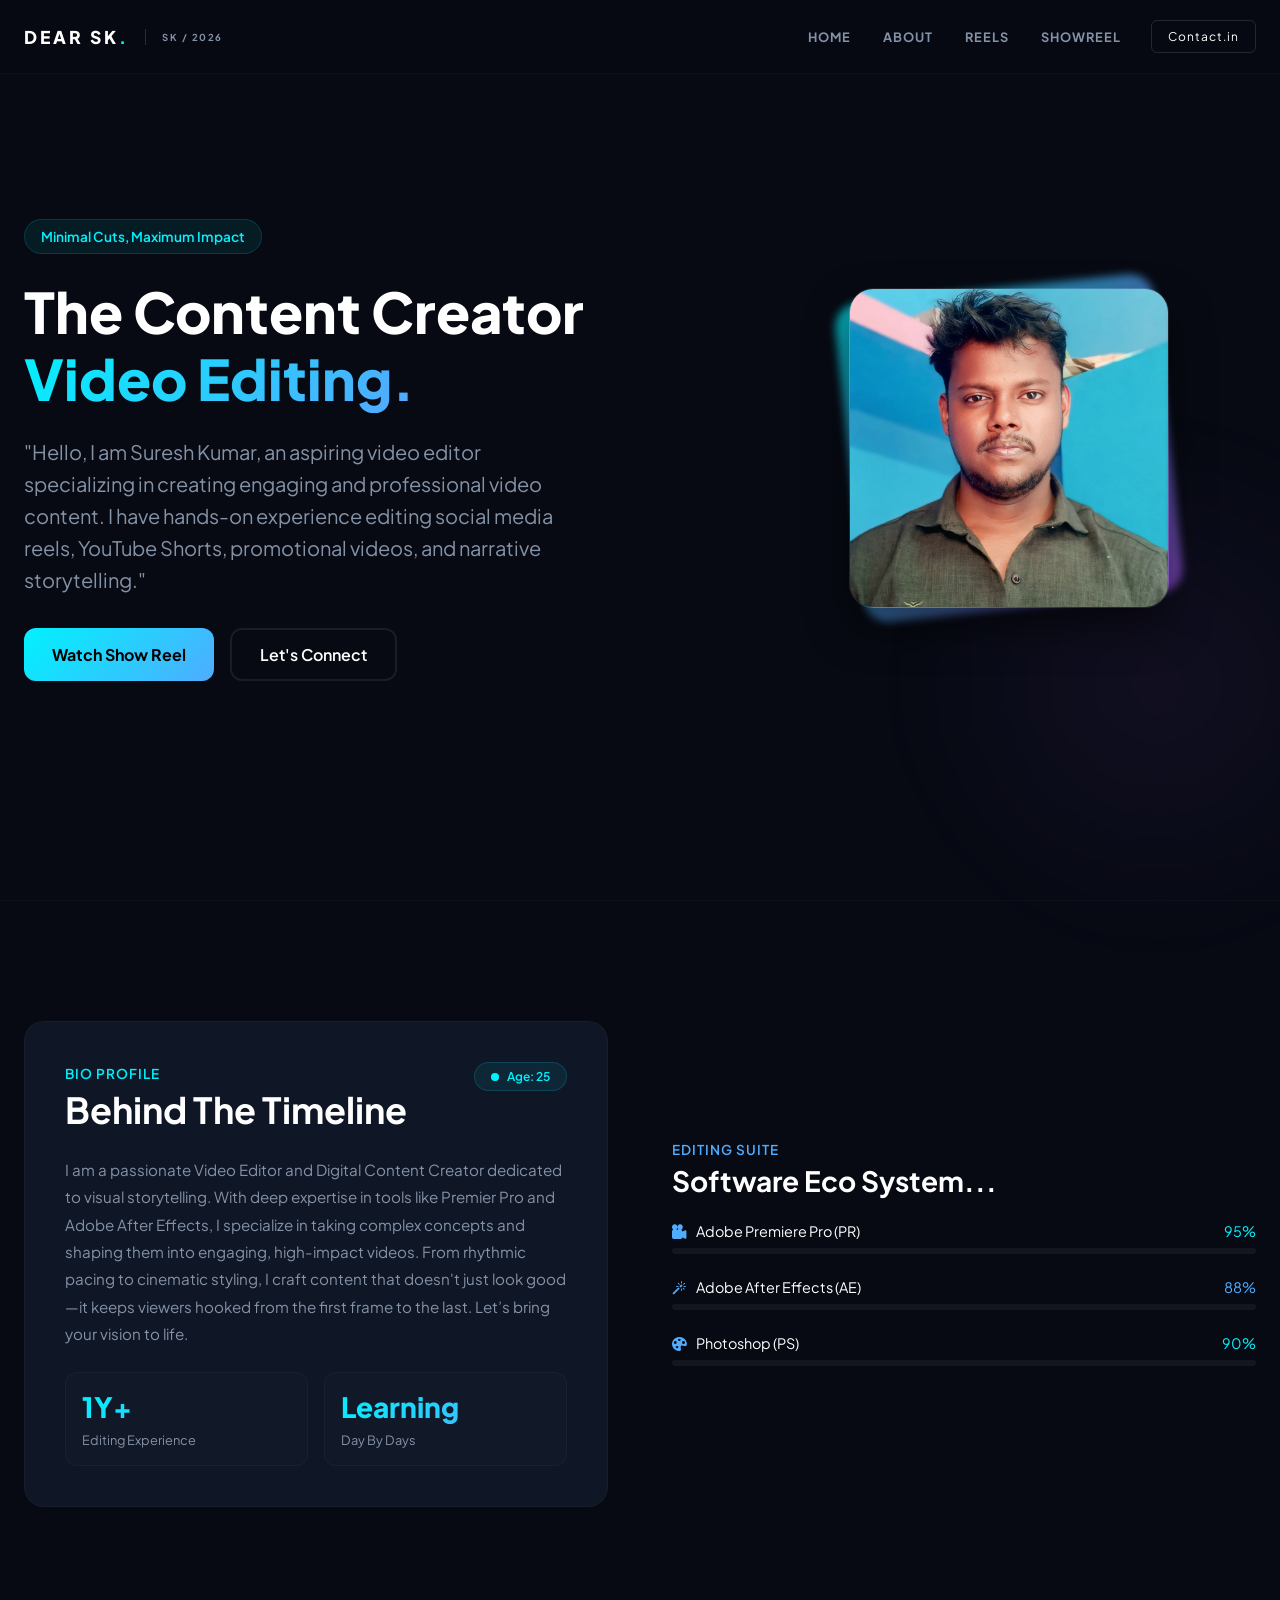
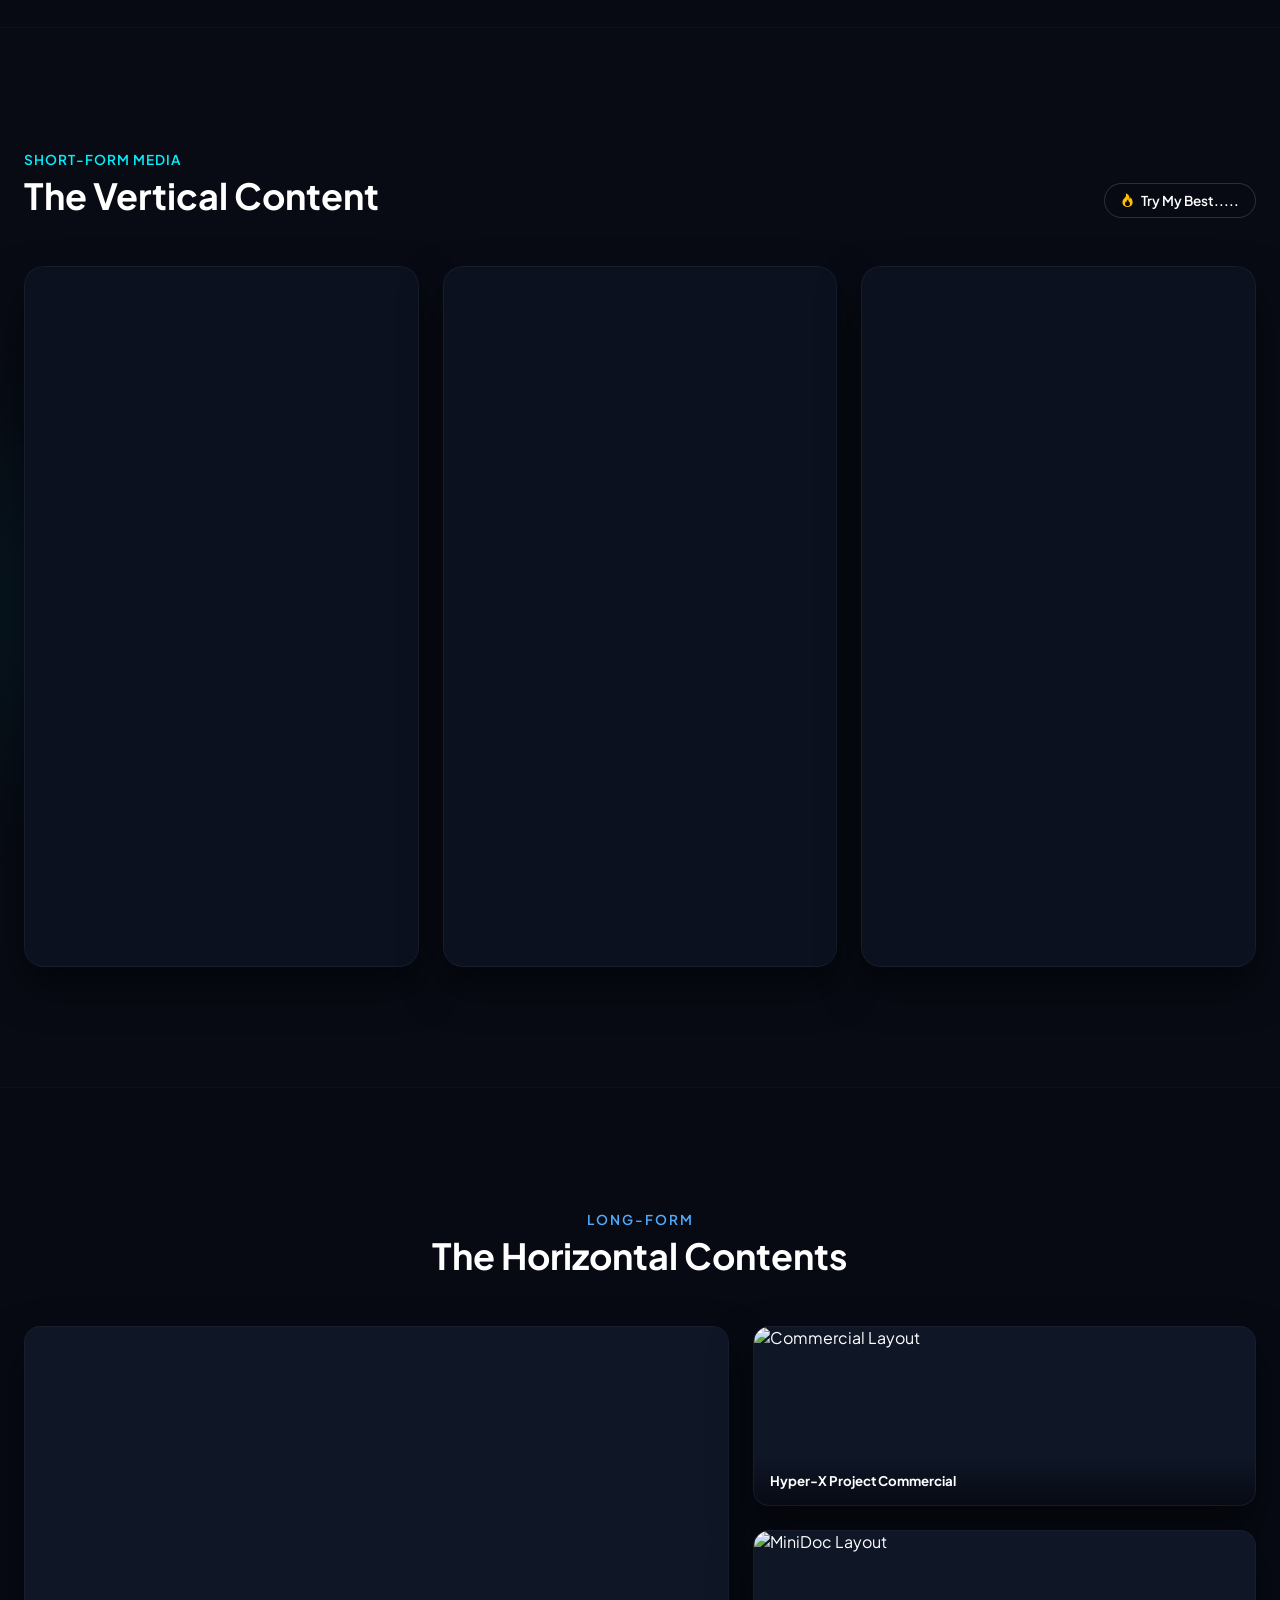
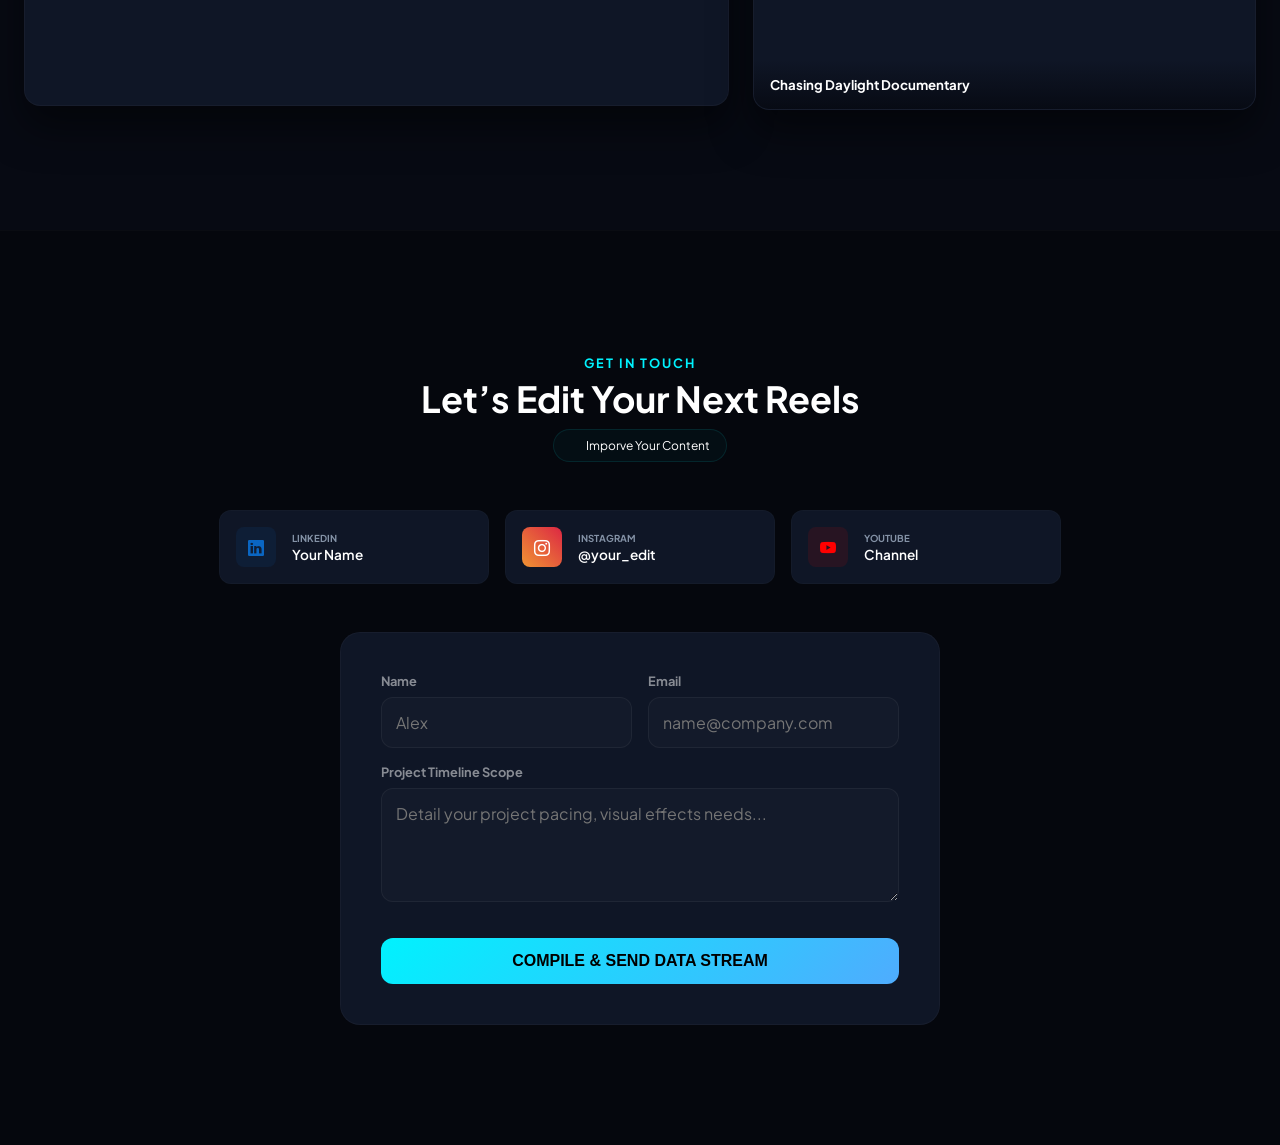
==== index.html @ 1f04fab5 "Rename edit.html to index.html" ====
<!DOCTYPE html>
<html lang="en">
<head>
    <meta charset="UTF-8">
    <meta name="viewport" content="width=device-width, initial-scale=1.0">
    <title>DEAR SK</title>
    <!-- Google Fonts -->
    <link rel="preconnect" href="https://fonts.googleapis.com">
    <link rel="preconnect" href="https://fonts.gstatic.com" crossorigin>
    <link href="https://fonts.googleapis.com/css2?family=Plus+Jakarta+Sans:wght@300;400;600;800&display=swap" rel="stylesheet">
    <!-- Bootstrap Icons (Kept for interface iconography) -->
    <link rel="stylesheet" href="https://cdn.jsdelivr.net/npm/bootstrap-icons@1.11.3/font/bootstrap-icons.min.css">
    <!-- AOS CSS (Animate On Scroll) -->
    <link href="https://unpkg.com/aos@2.3.1/dist/aos.css" rel="stylesheet">
    
    <style>
        :root {
            --bg-dark: #070a13;
            --bg-card: #0f1626;
            --accent-neon: #00f2fe;
            --accent-purple: #9b51e0;
            --accent-blue: #4facfe;
            --text-muted: #8492a6;
        }

        /* Standard Global Reset Rules */
        * {
            box-sizing: border-box;
            margin: 0;
            padding: 0;
        }

        body {
            font-family: 'Plus Jakarta Sans', sans-serif;
            background-color: var(--bg-dark);
            color: #ffffff;
            overflow-x: hidden;
            scroll-behavior: smooth;
            position: relative;
        }

        /* Native Container Framework Replacement */
        .custom-container {
            width: 100%;
            max-width: 1320px;
            margin: 0 auto;
            padding: 0 24px;
        }

        /* Cinematic Glowing Blobs */
        .glow-blob {
            position: absolute;
            width: 500px;
            height: 500px;
            border-radius: 50%;
            background: radial-gradient(circle, rgba(0, 242, 254, 0.08) 0%, transparent 70%);
            filter: blur(40px);
            z-index: -2;
            pointer-events: none;
        }
        .blob-1 { top: 10%; right: -10%; background: radial-gradient(circle, rgba(155, 81, 224, 0.08) 0%, transparent 70%); }
        .blob-2 { top: 45%; left: -15%; background: radial-gradient(circle, rgba(0, 242, 254, 0.06) 0%, transparent 70%); }
        .blob-3 { bottom: 5%; right: -10%; background: radial-gradient(circle, rgba(79, 172, 254, 0.08) 0%, transparent 70%); }

        /* Smooth Custom Scrollbar */
        ::-webkit-scrollbar { width: 8px; }
        ::-webkit-scrollbar-track { background: var(--bg-dark); }
        ::-webkit-scrollbar-thumb { background: #1b263b; border-radius: 4px; }
        ::-webkit-scrollbar-thumb:hover { background: var(--accent-neon); }

        /* Custom Header Navbar Structure */
        .navbar {
            position: fixed;
            top: 0;
            left: 0;
            right: 0;
            z-index: 1030;
            background: rgba(7, 10, 19, 0.75);
            backdrop-filter: blur(20px);
            -webkit-backdrop-filter: blur(20px);
            border-bottom: 1px solid rgba(255, 255, 255, 0.03);
            transition: all 0.4s ease;
            padding: 20px 0;
        }
        .navbar.scrolled {
            background: rgba(7, 10, 19, 0.95);
            padding: 12px 0;
            box-shadow: 0 10px 30px rgba(0,0,0,0.3);
        }
        .navbar .custom-container {
            display: flex;
            align-items: center;
            justify-content: space-between;
        }
        .brand-group {
            display: flex;
            align-items: center;
            gap: 16px;
        }
        .navbar-brand {
            color: #ffffff;
            text-decoration: none;
            font-weight: 800;
            letter-spacing: 3px;
            font-size: 1.1rem;
        }
        .brand-divider {
            width: 1px;
            height: 16px;
            background: rgba(255, 255, 255, 0.15);
        }
        .brand-subtext {
            text-transform: uppercase;
            color: var(--text-muted);
            font-weight: 700;
            font-size: 0.6rem;
            letter-spacing: 1.5px;
        }

        /* Native Hamburger Mobile Button */
        .navbar-toggler {
            display: none;
            background: transparent;
            border: none;
            cursor: pointer;
            color: #fff;
            font-size: 1.5rem;
        }

        .navbar-nav {
            display: flex;
            align-items: center;
            list-style: none;
            gap: 4px;
        }
        .nav-link {
            text-decoration: none;
            display: block;
        }

        /* Hero Layout Elements */
        .hero-section {
            min-height: 100vh;
            display: flex;
            align-items: center;
            position: relative;
            padding-top: 120px;
        }
        .hero-grid {
            display: grid;
            grid-template-columns: 1.4fr 1fr;
            gap: 48px;
            align-items: center;
        }
        .hero-left {
            text-align: left;
        }
        .hero-right {
            text-align: center;
        }

        /* Custom Badges & Typography elements */
        .custom-badge {
            display: inline-block;
            border-radius: 50px;
            padding: 8px 16px;
            margin-bottom: 24px;
            font-size: 0.85rem;
            font-weight: 600;
            background: rgba(0, 242, 254, 0.08); 
            color: var(--accent-neon); 
            border: 1px solid rgba(0, 242, 254, 0.15);
        }
        .hero-title {
            font-size: 3.5rem;
            font-weight: 800;
            margin-bottom: 24px;
            line-height: 1.2;
        }
        .hero-lead {
            font-size: 1.25rem;
            margin-bottom: 32px;
            color: var(--text-muted);
            max-width: 550px;
            line-height: 1.6;
        }
        .btn-group {
            display: flex;
            gap: 16px;
        }

       .gradient-text {
    background: linear-gradient(135deg, var(--accent-neon), var(--accent-blue), var(--accent-purple));
    -webkit-background-clip: text;
    background-clip: text; /* Add this line to clear the warning */
    -webkit-text-fill-color: transparent;
    background-size: 200% auto;
    animation: textShine 4s linear infinite;
}

        @keyframes textShine {
            0% { background-position: 0% 50%; }
            50% { background-position: 100% 50%; }
            100% { background-position: 0% 50%; }
        }

        /* Premium Buttons CSS */
        .btn {
            display: inline-flex;
            align-items: center;
            justify-content: center;
            text-decoration: none;
            padding: 14px 28px;
            font-size: 1rem;
            cursor: pointer;
            border-radius: 12px;
            transition: all 0.4s cubic-bezier(0.165, 0.84, 0.44, 1);
        }
        .btn-gradient {
            background: linear-gradient(135deg, var(--accent-neon), var(--accent-blue));
            color: #000;
            font-weight: 700;
            border: none;
            position: relative;
            z-index: 1;
        }
        .btn-gradient::before {
            content: '';
            position: absolute;
            top: 0; left: 0; width: 100%; height: 100%;
            background: linear-gradient(135deg, var(--accent-blue), var(--accent-purple));
            border-radius: 12px;
            opacity: 0;
            z-index: -1;
            transition: opacity 0.4s ease;
        }
        .btn-gradient:hover::before { opacity: 1; }
        .btn-gradient:hover {
            transform: translateY(-4px);
            box-shadow: 0 12px 24px rgba(0, 242, 254, 0.3);
            color: #fff;
        }

        .btn-outline-custom {
            border: 2px solid rgba(255, 255, 255, 0.08);
            color: #fff;
            font-weight: 600;
            background: transparent;
        }
        .btn-outline-custom:hover {
            border-color: var(--accent-neon);
            color: var(--accent-neon);
            background: rgba(0, 242, 254, 0.03);
            transform: translateY(-2px);
        }

        /* Responsive Fluid Images Framework styling */
        .img-fluid {
            max-width: 100%;
            height: auto;
            display: block;
        }
        .rounded-4 { border-radius: 24px; }
        .object-fit-cover { object-fit: cover; }
        .shadow-lg { box-shadow: 0 20px 40px rgba(0,0,0,0.5); }

        /* Creative Image Float Frame */
        .image-frame-wrapper {
            position: relative;
            display: inline-block;
            animation: floatImage 6s ease-in-out infinite;
        }
        .back-glow {
            position: absolute;
            top: 0; left: 0; width: 100%; height: 100%;
            transform: rotate(-6deg);
            z-index: -1;
            min-width: 320px;
            min-height: 320px;
            opacity: 0.7;
            filter: blur(4px);
            border-radius: 24px;
            background: linear-gradient(135deg, var(--accent-neon), var(--accent-purple));
        }

        @keyframes floatImage {
            0% { transform: translateY(0px); }
            50% { transform: translateY(-15px); }
            100% { transform: translateY(0px); }
        }

        /* Native Grid Rules for About Layout Section */
        .about-grid {
            display: grid;
            grid-template-columns: 1fr 1fr;
            gap: 64px;
            align-items: center;
        }

        /* Showcase Cards */
        .custom-card {
            background: var(--bg-card);
            border: 1px solid rgba(255, 255, 255, 0.03);
            border-radius: 20px;
            overflow: hidden;
            padding: 40px;
            transition: all 0.5s cubic-bezier(0.165, 0.84, 0.44, 1);
        }
        .custom-card:hover {
            transform: translateY(-10px) scale(1.02);
            border-color: rgba(0, 242, 254, 0.25);
            box-shadow: 0 30px 60px rgba(0, 0, 0, 0.6);
        }

        /* Inner Utilities Setup */
        .card-header-flex {
            display: flex;
            justify-content: space-between;
            align-items: start;
            margin-bottom: 24px;
        }
        .meta-badge {
            display: flex;
            align-items: center;
            gap: 8px;
            padding: 6px 16px;
            border-radius: 50px;
            background: rgba(0, 242, 254, 0.08);
            border: 1px solid rgba(0, 242, 254, 0.15);
        }
        .meta-dot {
            width: 8px;
            height: 8px;
            border-radius: 50%;
            background-color: #00f2fe;
        }
        .meta-badge span.text {
            font-size: 0.75rem;
            color: #00f2fe;
            font-weight: 600;
        }

        .stats-grid {
            display: grid;
            grid-template-columns: 1fr 1fr;
            gap: 16px;
            margin-top: 24px;
        }
        .stat-box {
            padding: 16px;
            border-radius: 12px;
            background: rgba(255, 255, 255, 0.01);
            border: 1px solid rgba(255, 255, 255, 0.03);
        }
        .stat-box h4 { font-size: 1.75rem; font-weight: 800; margin-bottom: 4px;}
        .stat-box small { color: #8492a6; font-size: 0.8rem; }

        /* Modern Native Progress Bar Ecosystem Component */
        .progress-wrapper { margin-bottom: 24px; }
        .progress-labels {
            display: flex;
            justify-content: space-between;
            margin-bottom: 8px;
            font-size: 0.9rem;
        }
        .progress-labels i { margin-right: 8px; color: var(--accent-blue); }
        .progress-container {
            height: 6px;
            background: rgba(255, 255, 255, 0.05);
            border-radius: 4px;
            overflow: hidden;
        }
        .progress-bar {
            height: 100%;
            width: 0%; /* Populated dynamically via JS layout listener */
            background: linear-gradient(90deg, #00f2fe, #4facfe);
        }

        /* Short Form Vertical Section Grid Layout */
        .reels-top-flex {
            display: flex;
            justify-content: space-between;
            align-items: flex-end;
            margin-bottom: 48px;
            gap: 24px;
        }
        .views-badge {
            background: #070a13;
            border: 1px solid rgba(255, 255, 255, 0.15);
            color: #fff;
            padding: 8px 16px;
            border-radius: 50px;
            font-size: 0.85rem;
            font-weight: 600;
        }
        .views-badge i { color: #ffc107; margin-right: 4px;}

        .reels-grid {
            display: grid;
            grid-template-columns: repeat(3, 1fr);
            gap: 24px;
            justify-content: center;
        }
        .video-container {
            position: relative;
            overflow: hidden;
            aspect-ratio: 9/16;
            width: 100%;
        }
        .video-container iframe {
            width: 100%;
            height: 100%;
            border: none;
        }
        .video-overlay {
            position: absolute;
            top: 0; left: 0; width: 100%; height: 100%;
            background: rgba(7, 10, 19, 0.4);
            pointer-events: none;
            transition: background 0.3s ease;
            z-index: 1;
        }
        .custom-card:hover .video-overlay { background: rgba(7, 10, 19, 0); }

        /* Widescreen Showreel Grid Block Layout */
        .showreel-grid {
            display: grid;
            grid-template-columns: 1.4fr 1fr;
            gap: 24px;
        }
        .showreel-left {
            position: relative;
            overflow: hidden;
            border-radius: 16px;
        }
        .showreel-left iframe {
            position: absolute;
            top: 0; left: 0; width: 100%; height: 100%;
            border: none;
        }
        .showreel-right {
            display: flex;
            flex-direction: column;
            gap: 24px;
        }
        .showreel-card {
            position: relative;
            overflow: hidden;
            border-radius: 16px;
            flex-grow: 1;
            min-height: 180px;
        }
        .showreel-card img {
            width: 100%;
            height: 100%;
            object-fit: cover;
            position: absolute;
            top: 0; left: 0;
        }
        .showreel-card-caption {
            position: absolute;
            bottom: 0; left: 0; width: 100%;
            padding: 16px;
            color: #fff;
            background: linear-gradient(0deg, rgba(7,10,19,0.95), transparent);
            z-index: 2;
        }

        /* Glass Contact Form Handling Styles */
        .form-centered-wrapper {
            margin: 0 auto;
            max-width: 600px;
        }
        .form-row {
            display: grid;
            grid-template-columns: 1fr 1fr;
            gap: 16px;
            margin-bottom: 16px;
        }
        .form-group-full {
            margin-bottom: 24px;
        }
        .form-group-full.button-margin {
            margin-top: 32px;
            margin-bottom: 0;
        }
        .form-label {
            display: block;
            margin-bottom: 8px;
            font-size: 0.8rem;
            font-weight: 700;
            color: rgba(255, 255, 255, 0.5);
        }
        .form-glass {
            width: 100%;
            background: rgba(255, 255, 255, 0.02);
            border: 1px solid rgba(255, 255, 255, 0.05);
            color: #fff !important;
            border-radius: 12px;
            padding: 14px;
            font-family: inherit;
            font-size: 1rem;
            outline: none;
            transition: all 0.3s ease;
        }
        .form-glass:focus {
            background: rgba(255, 255, 255, 0.04);
            border-color: var(--accent-neon);
            box-shadow: 0 0 15px rgba(0, 242, 254, 0.15);
        }
        .w-100 { width: 100%; }

        section { padding: 120px 0; position: relative; }
        .text-center { text-align: center; }
        .mb-5 { margin-bottom: 48px; }

        @keyframes pulseGlow {
            0% { transform: scale(1); opacity: 0.6; }
            50% { transform: scale(2.4); opacity: 0; }
            100% { transform: scale(1); opacity: 0; }
        }

        /* Technical Links styling */
        .split-minimal-link {
            color: #8492a6 !important;
            font-size: 0.8rem;
            font-weight: 700;
            text-transform: uppercase;
            letter-spacing: 1px;
            padding: 6px 14px !important;
            position: relative;
            transition: color 0.25s ease;
        }
        .split-minimal-link:hover { color: #fff !important; }
        .split-minimal-link::before {
            content: '';
            position: absolute;
            width: 0; height: 1px;
            background: var(--accent-neon);
            top: 52%; left: 14px;
            transition: width 0.25s cubic-bezier(0.25, 0.46, 0.45, 0.94);
        }
        .split-minimal-link:hover::before { width: calc(100% - 28px); }

        .border-action-btn {
            color: #fff !important;
            background: transparent;
            border: 1px solid rgba(255, 255, 255, 0.12);
            border-radius: 6px;
            font-size: 0.75rem;
            letter-spacing: 1px;
            padding: 8px 16px;
            transition: all 0.3s cubic-bezier(0.16, 1, 0.3, 1);
        }
        .border-action-btn:hover {
            color: #000 !important;
            background: var(--accent-neon);
            border-color: var(--accent-neon);
            box-shadow: 0 4px 15px rgba(0, 242, 254, 0.3);
        }

        /* Social Link Blocks Styling Rules */
        .socials-flex-wrapper {
            display: flex;
            justify-content: center;
            flex-wrap: wrap;
            gap: 16px;
            margin-bottom: 48px;
        }
        .social-link-card {
            width: 100%;
            max-width: 270px;
            text-decoration: none;
            display: flex;
            align-items: center;
            gap: 16px;
            padding: 16px;
            border-radius: 12px;
            background: #0f1626;
            border: 1px solid rgba(255,255,255,0.02);
            transition: all 0.3s;
        }
        .social-icon-box {
            display: flex;
            align-items: center;
            justify-content: center;
            border-radius: 8px;
            width: 40px;
            height: 40px;
        }
        .social-meta h6 { color: #ffffff; font-size: 0.85rem; font-weight: 600; margin-top: 2px;}
        .social-meta small { text-transform: uppercase; display: block; color: var(--text-muted); font-size: 0.6rem; font-weight: 700; }

        /* RESPONSIVE MEDIA QUERIES (Pure CSS Replacement for Bootstrap Grid Breakpoints) */
        @media (max-width: 991.98px) {
            .navbar-toggler {
                display: block;
            }
            .navbar-collapse {
                display: none; /* Controlled dynamically by JavaScript logic state */
                width: 100%;
                background: #0f1626;
                margin-top: 15px;
                padding: 20px;
                border-radius: 16px;
                border: 1px solid rgba(255, 255, 255, 0.05);
            }
            .navbar-collapse.open {
                display: block;
            }
            .navbar .custom-container {
                flex-wrap: wrap;
            }
            .navbar-nav {
                flex-direction: column;
                width: 100%;
                align-items: stretch;
                gap: 12px;
                padding-top: 16px;
            }
            .split-minimal-link {
                padding: 10px 0 !important;
            }
            .split-minimal-link::before { display: none; }
            .border-action-btn { display: block; text-align: center; width: 100%; padding: 12px !important; }

            /* Grid downscales */
            .hero-grid, .about-grid, .showreel-grid {
                grid-template-columns: 1fr;
                gap: 40px;
            }
            .hero-left { text-align: center; }
            .btn-group { justify-content: center; }
            .reels-grid {
                grid-template-columns: repeat(2, 1fr);
            }
        }

        @media (max-width: 575.98px) {
            .brand-divider, .brand-subtext {
                display: none;
            }
            .hero-title { font-size: 2.5rem; }
            .reels-top-flex {
                flex-direction: column;
                align-items: flex-start;
                gap: 16px;
            }
            .reels-grid {
                grid-template-columns: 1fr;
            }
            .form-row {
                grid-template-columns: 1fr;
            }
            /* EXTRA RESPONSIVE FIXES */

@media (max-width: 768px) {

    .custom-container {
        padding: 0 16px;
    }

    section {
        padding: 80px 0;
    }

    .hero-section {
        min-height: auto;
        padding-top: 120px;
        padding-bottom: 60px;
    }

    .hero-title {
        font-size: 2.2rem;
        line-height: 1.3;
    }

    .hero-lead {
        font-size: 1rem;
        max-width: 100%;
    }

    .btn-group {
        flex-direction: column;
        width: 100%;
    }

    .btn-group .btn {
        width: 100%;
    }

    .image-frame-wrapper img {
        width: 260px !important;
        height: 260px !important;
    }

    .back-glow {
        min-width: 260px;
        min-height: 260px;
    }

    .custom-card {
        padding: 24px;
    }

    .stats-grid {
        grid-template-columns: 1fr;
    }

    .showreel-left {
        min-height: 250px !important;
    }

    .showreel-card {
        min-height: 220px;
    }

    .social-link-card {
        max-width: 100%;
    }

    h2 {
        font-size: 1.8rem !important;
    }

    h3 {
        font-size: 1.5rem !important;
    }
}

@media (max-width: 480px) {

    .hero-title {
        font-size: 1.9rem;
    }

    .navbar-brand {
        font-size: 0.95rem;
        letter-spacing: 2px;
    }

    .custom-badge,
    .views-badge {
        font-size: 0.75rem;
    }

    .image-frame-wrapper img {
        width: 220px !important;
        height: 220px !important;
    }

    .back-glow {
        min-width: 220px;
        min-height: 220px;
    }

    .custom-card {
        padding: 20px;
    }

    .stat-box h4 {
        font-size: 1.4rem;
    }
}
        }
    </style>
</head>
<body>

    <!-- Ambient Glow Fields -->
    <div class="glow-blob blob-1"></div>
    <div class="glow-blob blob-2"></div>
    <div class="glow-blob blob-3"></div>

    <nav class="navbar" id="mainNavbar">
        <div class="custom-container">
            <div class="brand-group">
                <a class="navbar-brand" href="#">
                    DEAR SK<span style="color: #00f2fe;">.</span>
                </a>
                <div class="brand-divider"></div>
                <span class="brand-subtext">SK / 2026</span>
            </div>
            
            <button class="navbar-toggler" type="button" id="menuToggle">
                <i class="bi bi-list"></i>
            </button>
            
            <div class="navbar-collapse" id="navbarSplit">
                <ul class="navbar-nav">
                    <li><a class="nav-link split-minimal-link" href="#hero">Home</a></li>
                    <li><a class="nav-link split-minimal-link" href="#about">About</a></li>
                    <li><a class="nav-link split-minimal-link" href="#reels">Reels</a></li>
                    <li><a class="nav-link split-minimal-link" href="#showreel">Showreel</a></li>
                    <li style="margin-left: 12px;" class="mobile-no-margin">
                        <a class="nav-link border-action-btn" href="#contact">Contact.in</a>
                    </li>
                </ul>
            </div>
        </div>
    </nav>

    <section id="hero" class="hero-section">
        <div class="custom-container">
            <div class="hero-grid">
                <div class="hero-left" data-aos="fade-right" data-aos-duration="1200">
                    <span class="custom-badge">Minimal Cuts, Maximum Impact</span>
                    <h1 class="hero-title">The Content Creator <br><span class="gradient-text" id="typed-text">Video Editing.</span></h1>
                    <p class="hero-lead">
"Hello, I am Suresh Kumar, an aspiring video editor specializing in creating engaging and professional video content. I have hands-on experience editing social media reels, YouTube Shorts, promotional videos, and narrative storytelling."
</p>
                    <div class="btn-group">
                        <a href="#showreel" class="btn btn-gradient">Watch Show Reel</a>
                        <a href="#contact" class="btn btn-outline-custom">Let's Connect</a>
                    </div>
                </div>
                <div class="hero-right" data-aos="zoom-in-up" data-aos-duration="1400">
                    <div class="image-frame-wrapper">
                        <div class="back-glow"></div>
                        <img src="./WhatsApp Image 2026-06-06 at 10.09.34 PM.jpeg" alt="Official Creator Portrait" class="img-fluid rounded-4 object-fit-cover shadow-lg" style="width: 320px; height: 320px; border: 1px solid rgba(255,255,255,0.1);">
                    </div>
                </div>
            </div>
        </div>
    </section>

    <section id="about" style="border-top: 1px solid rgba(255, 255, 255, 0.02);">
        <div class="custom-container">
            <div class="about-grid">
                <div data-aos="fade-up" data-aos-duration="1000">
                    <div class="custom-card">
                        <div class="card-header-flex">
                            <div>
                                <span style="color: #00f2fe; text-transform: uppercase; font-weight: 600; letter-spacing: 1px; font-size: 0.85rem;">Bio Profile</span>
                                <h2 class="fw-bold text-white mt-1 mb-0" style="font-size: 2.25rem; margin-top: 4px;">Behind The Timeline</h2>
                            </div>
                            <div class="meta-badge">
                                <div class="meta-dot"></div>
                                <span class="text">Age: 25</span>
                            </div>
                        </div>
                        <p style="color: #8492a6; line-height: 1.8; font-size: 0.95rem;">
                            I am a passionate Video Editor and Digital Content Creator dedicated to visual storytelling. With deep expertise in tools like Premier Pro and Adobe After Effects, I specialize in taking complex concepts and shaping them into engaging, high-impact videos.

 From rhythmic pacing to cinematic styling, I craft content that doesn't just look good—it keeps viewers hooked from the first frame to the last.

Let’s bring your vision to life.
                        </p>
                        <div class="stats-grid">
                            <div class="stat-box">
                                <h4 class="gradient-text">1Y+</h4>
                                <small>Editing Experience</small>
                            </div>
                            <div class="stat-box">
                                <h4 class="gradient-text">Learning</h4>
                                <small>Day By Days</small>
                            </div>
                        </div>
                    </div>
                </div>

                <div data-aos="fade-up" data-aos-duration="1000" data-aos-delay="200">
                    <span style="color: #4facfe; text-transform: uppercase; font-weight: 600; letter-spacing: 1px; font-size: 0.85rem;">Editing Suite</span>
                    <h3 class="fw-bold text-white mt-1 mb-4" style="font-size: 1.75rem; margin-top: 4px; margin-bottom: 24px;">Software Eco System...</h3>
                    
                    <div class="progress-wrapper">
                        <div class="progress-labels">
                            <span><i class="bi bi-camera-reels-fill"></i> Adobe Premiere Pro (PR)</span>
                            <span style="color: #00f2fe;">95%</span>
                        </div>
                        <div class="progress-container">
                            <div class="progress-bar" data-progress="95%"></div>
                        </div>
                    </div>

                    <div class="progress-wrapper">
                        <div class="progress-labels">
                            <span><i class="bi bi-magic"></i> Adobe After Effects (AE)</span>
                            <span style="color: #4facfe;">88%</span>
                        </div>
                        <div class="progress-container">
                            <div class="progress-bar" data-progress="88%"></div>
                        </div>
                    </div>

                    <div class="progress-wrapper">
                        <div class="progress-labels">
                            <span><i class="bi bi-palette-fill"></i> Photoshop (PS)</span>
                            <span style="color: #00f2fe;">90%</span>
                        </div>
                        <div class="progress-container">
                            <div class="progress-bar" data-progress="90%"></div>
                        </div>
                    </div>
                </div>
            </div>
        </div>
    </section>

    <section id="reels" style="background: rgba(255,255,255,0.005); border-top: 1px solid rgba(255, 255, 255, 0.02);">
        <div class="custom-container">
            <div class="reels-top-flex" data-aos="fade-down" data-aos-duration="1000">
                <div>
                    <span style="color: #00f2fe; text-transform: uppercase; font-weight: 600; letter-spacing: 1px; font-size: 0.85rem;">Short-Form Media</span>
                    <h2 class="fw-bold mt-1 text-white" style="font-size: 2.25rem; margin-top: 4px;">The Vertical Content</h2>
                </div>
                <span class="views-badge"><i class="bi bi-fire"></i> Try My Best.....</span>
            </div>

            <div class="reels-grid">
                <div data-aos="fade-up" data-aos-duration="1000" data-aos-delay="100">
                    <div class="custom-card video-container shadow-lg" style="padding:0;">
                        <div class="video-overlay"></div>
                        <iframe src="https://www.youtube.com/embed/YOUR_VIDEO_ID?rel=0" title="VFX Reel 1" allowfullscreen></iframe>
                    </div>
                </div>
                <div data-aos="fade-up" data-aos-duration="1000" data-aos-delay="200">
                    <div class="custom-card video-container shadow-lg" style="padding:0;">
                        <div class="video-overlay"></div>
                        <iframe src="https://www.youtube.com/embed/YOUR_VIDEO_ID?rel=0" title="VFX Reel 2" allowfullscreen></iframe>
                    </div>
                </div>
                <div data-aos="fade-up" data-aos-duration="1000" data-aos-delay="300">
                    <div class="custom-card video-container shadow-lg" style="padding:0;">
                        <div class="video-overlay"></div>
                        <iframe src="https://www.youtube.com/embed/YOUR_VIDEO_ID?rel=0" title="VFX Reel 3" allowfullscreen></iframe>
                    </div>
                </div>
            </div>
        </div>
    </section>

    <section id="showreel" style="border-top: 1px solid rgba(255, 255, 255, 0.02);">
        <div class="custom-container">
            <div class="text-center mb-5" data-aos="zoom-in" data-aos-duration="1000">
                <span style="color: #4facfe; text-transform: uppercase; font-weight: 600; letter-spacing: 2px; font-size: 0.85rem;">Long-Form</span>
                <h2 class="fw-bold text-white" style="font-size: 2.25rem; margin-top: 4px;">The Horizontal Contents</h2>
            </div>

            <div class="showreel-grid">
                <div data-aos="fade-right" data-aos-duration="1200">
                    <div class="showreel-left shadow-lg h-100 custom-card" style="min-height: 380px; padding:0;">
                        <iframe src="https://www.youtube.com/embed/YOUR_VIDEO_ID" title="Official Video Editing Portfolio" allowfullscreen></iframe>
                    </div>
                </div>
                <div class="showreel-right" data-aos="fade-left" data-aos-duration="1200">
                    <div class="showreel-card shadow-lg custom-card" style="padding:0;">
                        <img src="https://images.unsplash.com/photo-1550745165-9bc0b252726f?auto=format&fit=crop&w=800&q=80" alt="Commercial Layout">
                        <div class="showreel-card-caption"><h5 class="fw-bold mb-0">Hyper-X Project Commercial</h5></div>
                    </div>
                    <div class="showreel-card shadow-lg custom-card" style="padding:0;">
                        <img src="https://images.unsplash.com/photo-1550745165-9bc0b252726f?auto=format&fit=crop&w=800&q=80" alt="MiniDoc Layout">
                        <div class="showreel-card-caption"><h5 class="fw-bold mb-0">Chasing Daylight Documentary</h5></div>
                    </div>
                </div>
            </div>
        </div>
    </section>

    <section id="contact" style="background: #05070d; padding: 120px 0; border-top: 1px solid rgba(255, 255, 255, 0.02);">
        <div class="custom-container">
            <div class="text-center mb-5" data-aos="fade-down" data-aos-duration="1000">
                <span style="color: #00f2fe; text-transform: uppercase; font-weight: 700; letter-spacing: 2px; font-size: 0.8rem;">GET IN TOUCH</span>
                <h2 class="fw-extrabold text-white mt-1 mb-3" style="font-size: 2.25rem; margin-top: 4px;">Let’s Edit Your Next Reels</h2>
                <div style="background: rgba(0, 242, 254, 0.03); border: 1px solid rgba(0, 242, 254, 0.1); padding: 8px 16px; border-radius: 50px; display: inline-flex; align-items: center; gap: 8px; margin-top: 8px;">
                    <div class="position-relative" style="width: 8px; height: 8px; position: relative;">
                        <span class="bg-info" style="position: absolute; top:0; left:0; width: 100%; height: 100%; border-radius: 50%; opacity: 0.5; transform: scale(2.5); animation: pulseGlow 2s infinite ease-in-out;"></span>
                        <span class="bg-info" style="position: absolute; top:0; left:0; width: 100%; height: 100%; border-radius: 50%;"></span>
                    </div>
                    <span class="fw-semibold text-white" style="font-size: 0.75rem;">Imporve Your Content </span>
                </div>
            </div>

            <div class="socials-flex-wrapper" data-aos="fade-up" data-aos-duration="1000">
    
    <a href="https://www.linkedin.com/feed/?trk=sem-ga_campid.14650114788_asid.150089839322_crid.656569072783_kw.linkedin%20com_d.c_tid.kwd-2246447702_n.g_mt.e_geo.9302676" target="_blank" class="social-link-card" onmouseover="this.style.borderColor='#0a66c2'; this.style.transform='translateY(-5px)';" onmouseout="this.style.borderColor='rgba(255,255,255,0.02)'; this.style.transform='translateY(0)';">
        <div class="social-icon-box" style="background: rgba(10, 102, 194, 0.1); color: #0a66c2;"><i class="bi bi-linkedin"></i></div>
        <div class="social-meta"><small>LinkedIn</small><h6>Your Name</h6></div>
    </a>
    
    <a href="https://www.instagram.com/dear_sk007?igsh=czh1MDZjdWhkbzdr" target="_blank" class="social-link-card" onmouseover="this.style.borderColor='#e6683c'; this.style.transform='translateY(-5px)';" onmouseout="this.style.borderColor='rgba(255,255,255,0.02)'; this.style.transform='translateY(0)';">
        <div class="social-icon-box" style="background: linear-gradient(45deg, #f09433, #dc2743); color: #fff;"><i class="bi bi-instagram"></i></div>
        <div class="social-meta"><small>Instagram</small><h6>@your_edit</h6></div>
    </a>
    
    <a href="https://www.youtube.com/@Dearsk_gamer24" target="_blank" class="social-link-card" onmouseover="this.style.borderColor='#ff0000'; this.style.transform='translateY(-5px)';" onmouseout="this.style.borderColor='rgba(255,255,255,0.02)'; this.style.transform='translateY(0)';">
        <div class="social-icon-box" style="background: rgba(255, 0, 0, 0.1); color: #ff0000;"><i class="bi bi-youtube"></i></div>
        <div class="social-meta"><small>YouTube</small><h6>Channel</h6></div>
    </a>
    
</div>

            <!-- Form Wrapper -->
            <div class="form-centered-wrapper" data-aos="fade-up" data-aos-duration="1200" data-aos-delay="200">
                <div class="custom-card">
                    <form id="contactForm">
                        <div class="form-row">
                            <div><label class="form-label">Name</label><input type="text" id="formName" class="form-glass" placeholder="Alex" required></div>
                            <div><label class="form-label">Email</label><input type="email" id="formEmail" class="form-glass" placeholder="name@company.com" required></div>
                        </div>
                        <div class="form-group-full"><label class="form-label">Project Timeline Scope</label><textarea id="formMessage" class="form-glass" rows="4" placeholder="Detail your project pacing, visual effects needs..." required></textarea></div>
                        <div class="form-group-full button-margin"><button type="submit" id="submitBtn" class="btn btn-gradient w-100" style="text-transform: uppercase;">Compile & Send Data Stream</button></div>
                    </form>
                </div>
            </div>
        </div>
    </section>

    <!-- AOS Animation Library JS -->
    <script src="https://unpkg.com/aos@2.3.1/dist/aos.js"></script>
    <!-- Typed.js Library for Hero Auto-typing feature -->
    <script src="https://unpkg.com/typed.js@2.1.0/dist/typed.umd.js"></script>

    <script>
        document.addEventListener('DOMContentLoaded', () => {
            // Initialize Scrolling Animation Framework
            AOS.init({
                once: true,
                mirror: false
            });

            // Dynamic Typewriter Pipeline Effect for Hero Title
            new Typed('#typed-text', {
                strings: ['Video Editing.', 'Story Telling.', 'Motion Graphics.', 'Short-Form Content.'],
                typeSpeed: 60,
                backSpeed: 40,
                loop: true,
                backDelay: 2000
            });

            const navbar = document.getElementById('mainNavbar');
            const sections = document.querySelectorAll('section');
            const menuToggle = document.getElementById('menuToggle');
            const navbarCollapse = document.getElementById('navbarSplit');

            // Native Mobile Navbar Expansion Toggle Listener Logic
            menuToggle.addEventListener('click', () => {
                navbarCollapse.classList.toggle('open');
            });

            // Navbar Visual state transformation on user scroll
            window.addEventListener('scroll', () => {
                if (window.scrollY > 50) {
                    navbar.classList.add('scrolled');
                } else {
                    navbar.classList.remove('scrolled');
                }

                // Smooth Bar Skill Progress triggers on layout discovery
                sections.forEach(sec => {
                    const top = window.scrollY;
                    const offset = sec.offsetTop - 400;
                    const height = sec.offsetHeight;

                    if (top >= offset && top < offset + height) {
                        if (sec.getAttribute('id') === 'about') {
                            document.querySelectorAll('.progress-bar').forEach(bar => {
                                bar.style.width = bar.getAttribute('data-progress');
                                bar.style.transition = "width 1.5s cubic-bezier(0.1, 1, 0.1, 1)";
                            });
                        }
                    }
                });
            });
        });
    </script>
</body>
</html>
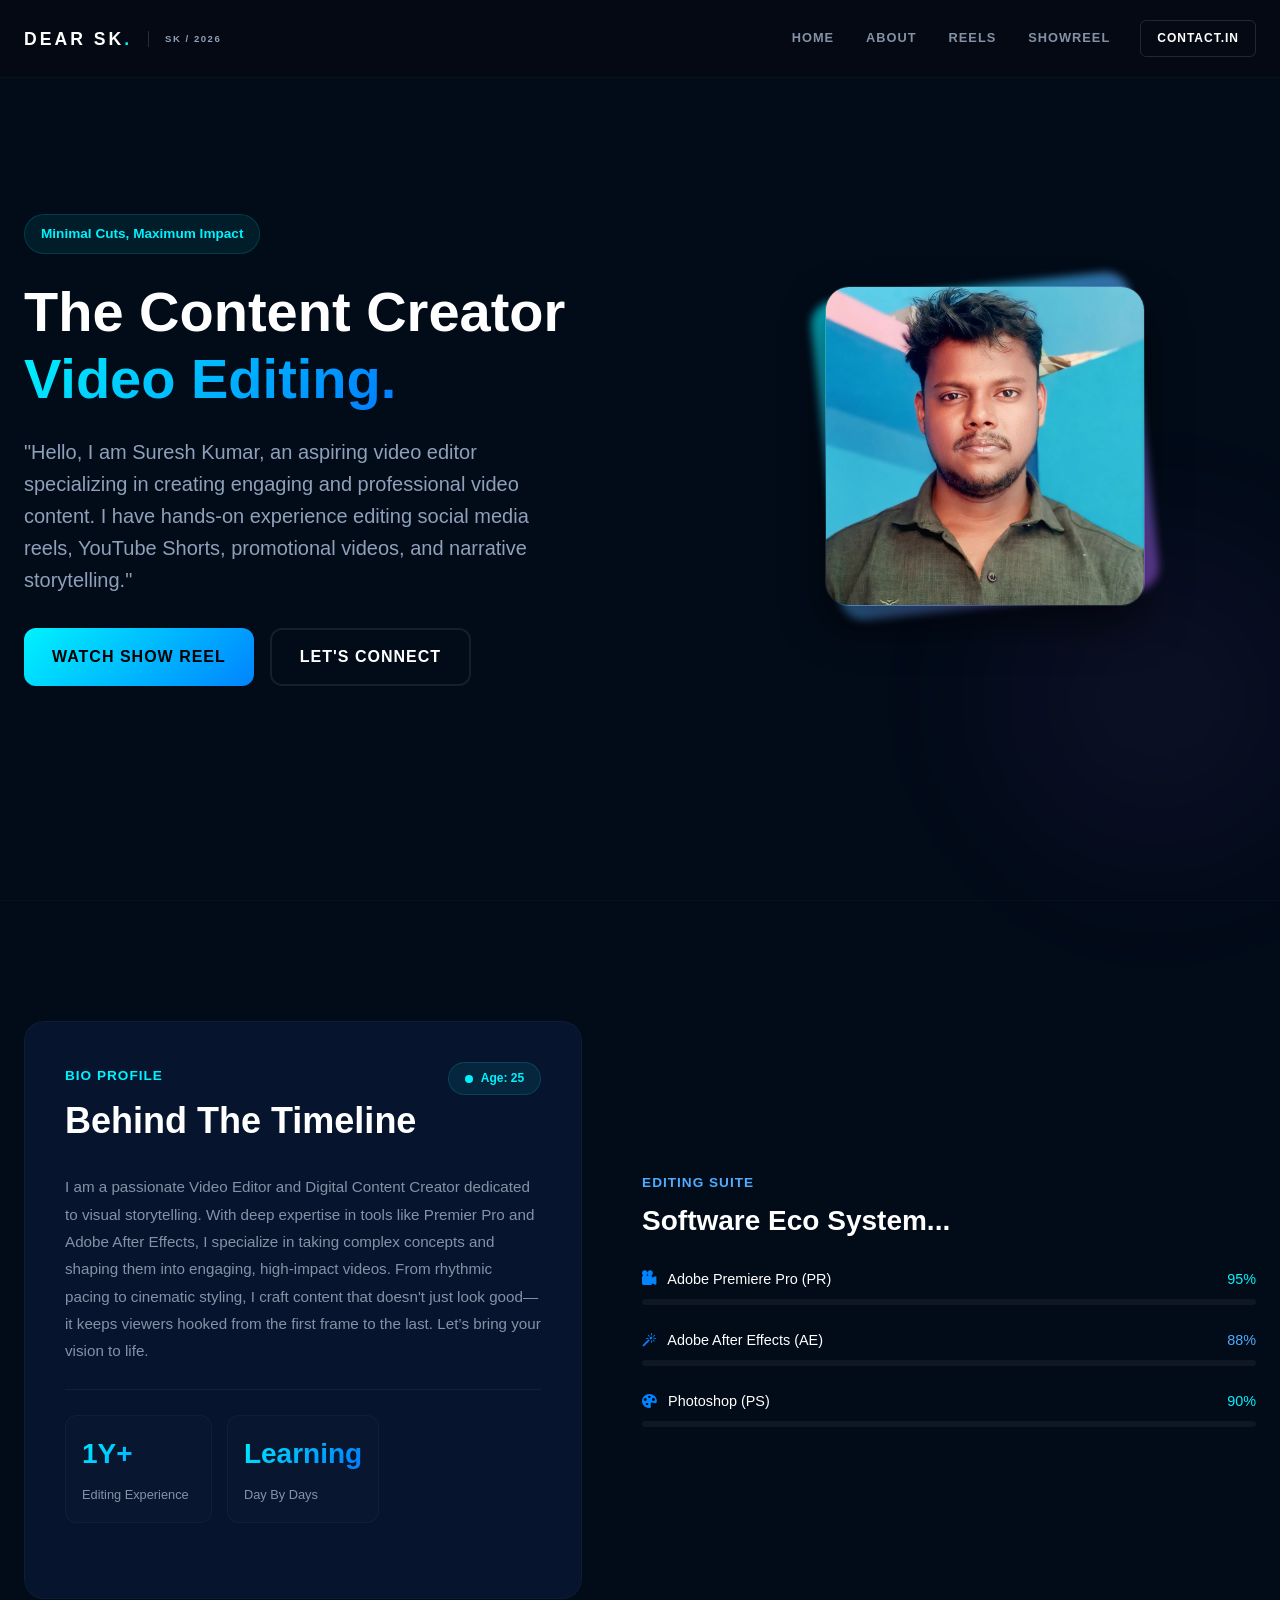
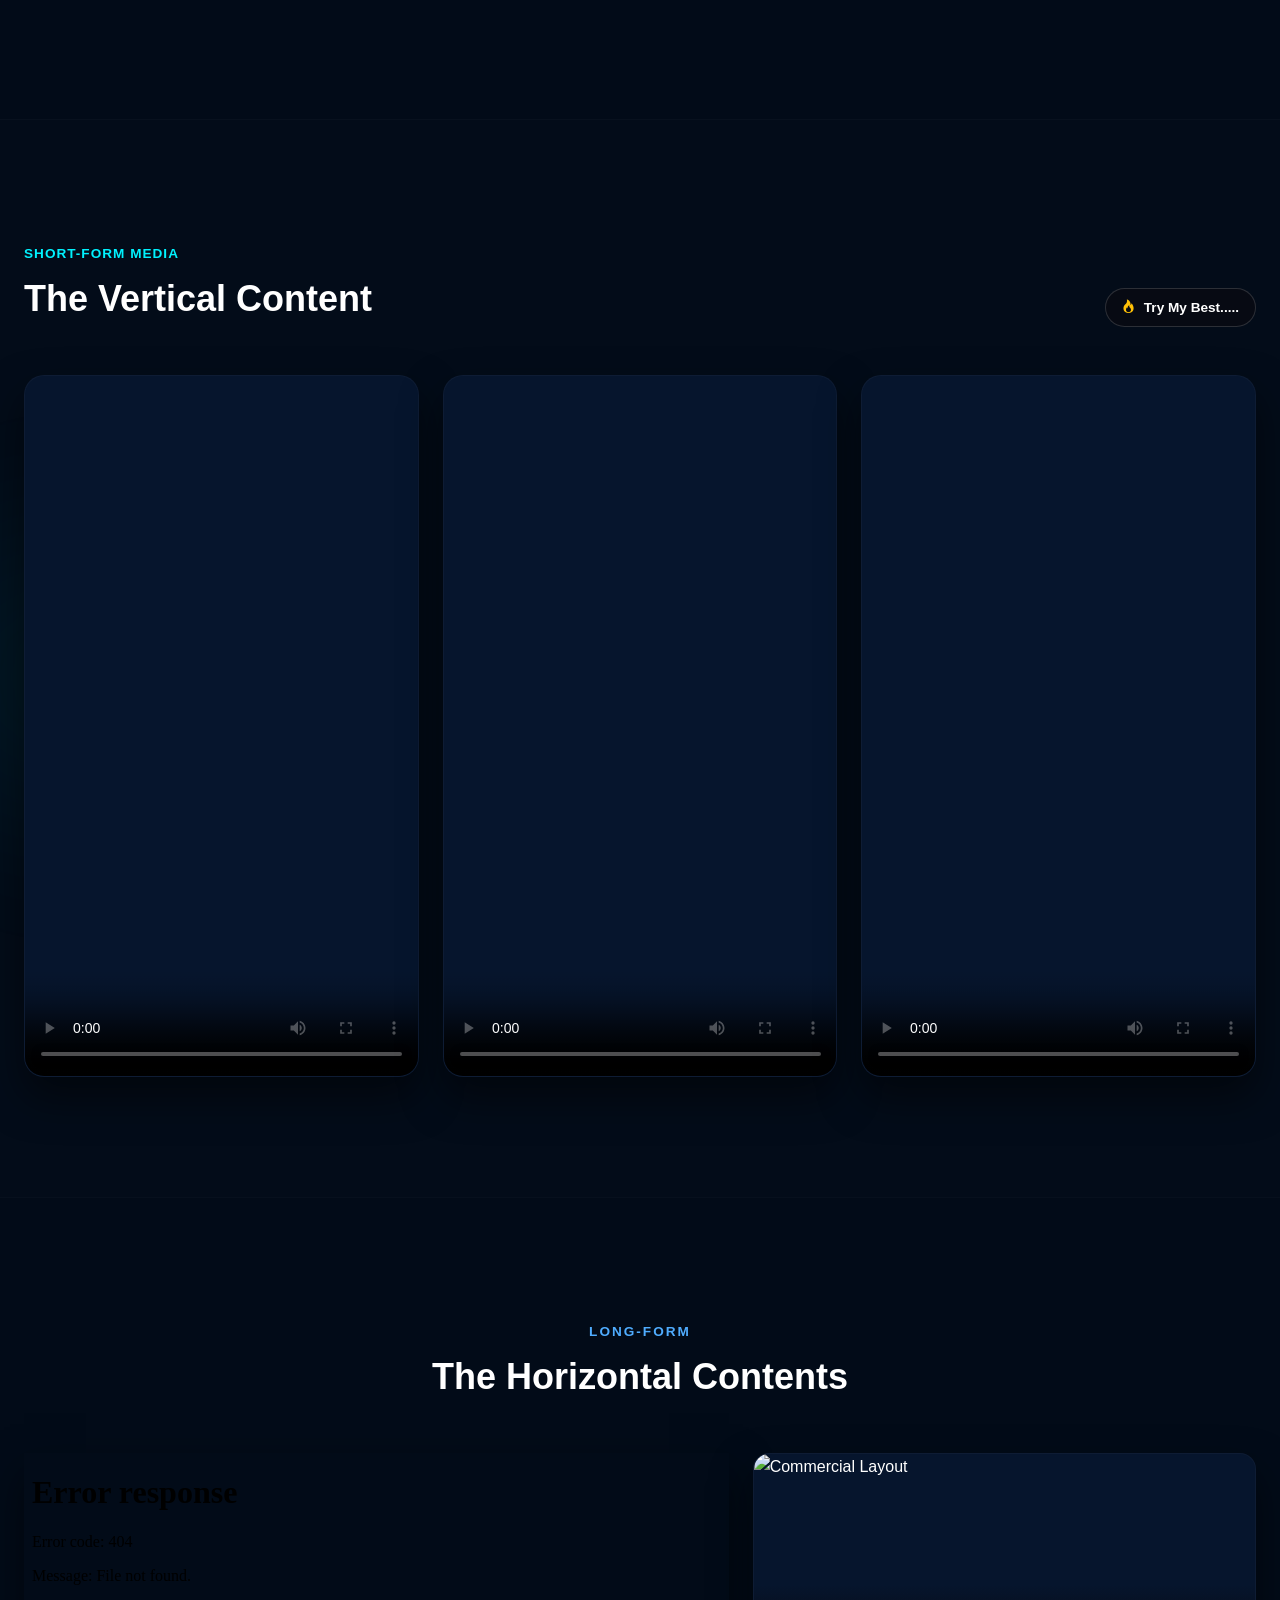
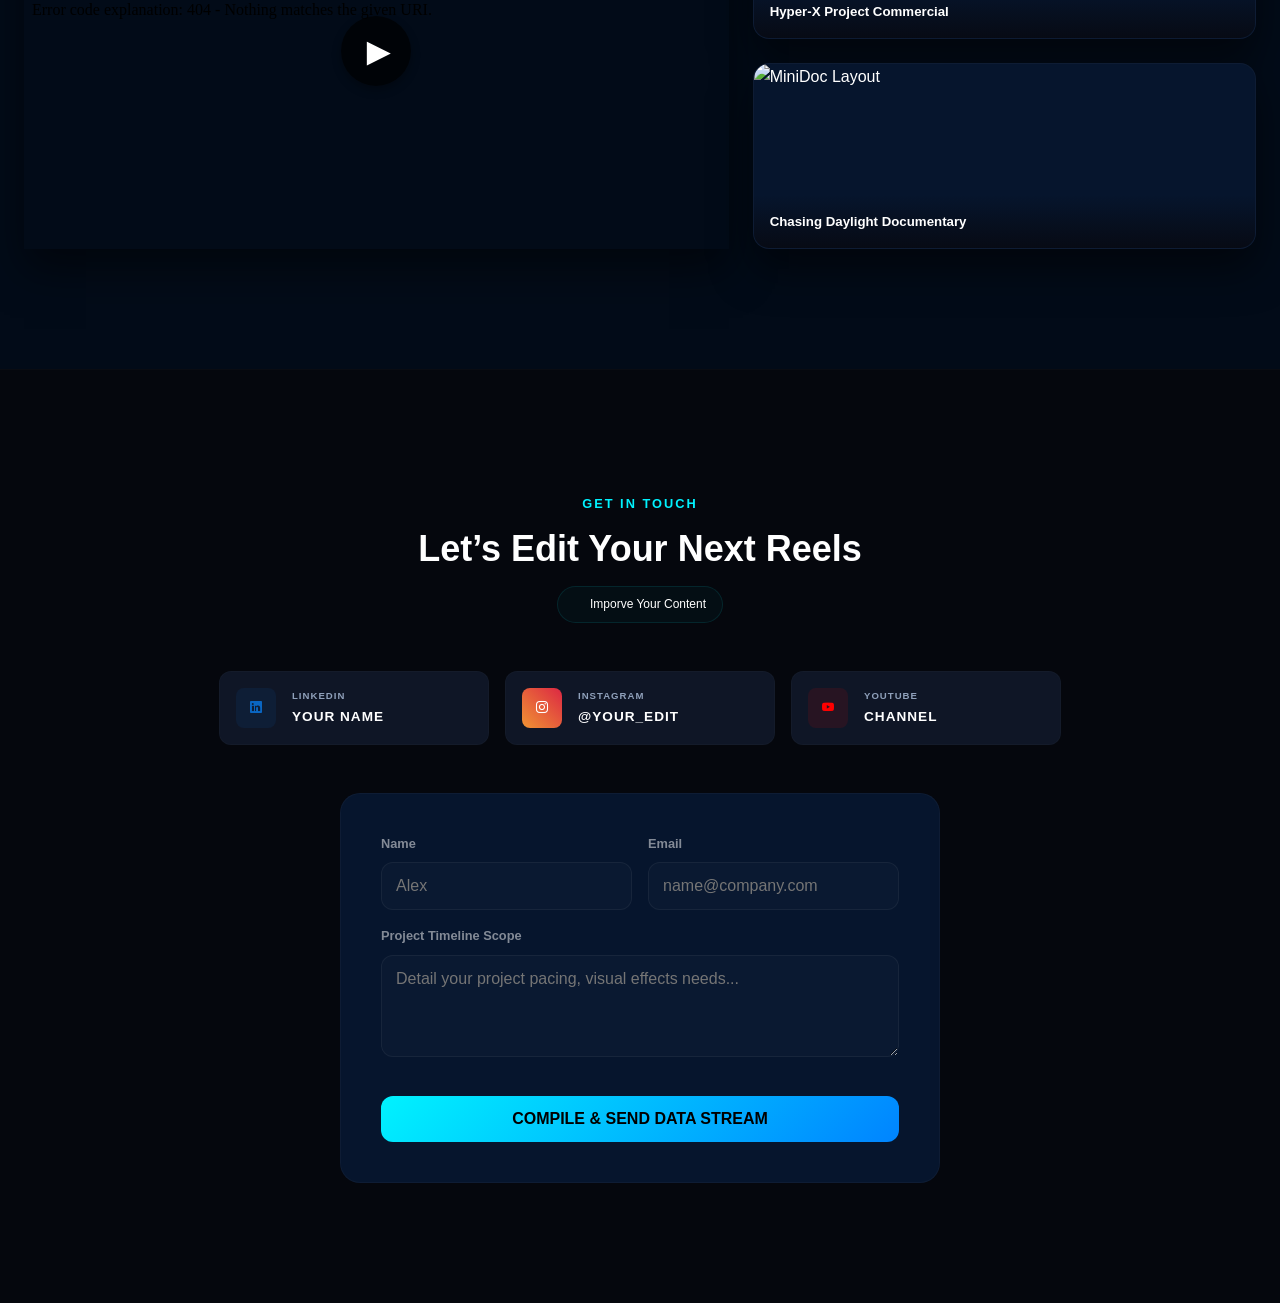
==== commit 382fb2f8: "Add New" ====
--- a/index.html
+++ b/index.html
@@ -1,5 +1,6 @@
 <!DOCTYPE html>
 <html lang="en">
+
 <head>
     <meta charset="UTF-8">
     <meta name="viewport" content="width=device-width, initial-scale=1.0">
@@ -7,12 +8,13 @@
     <!-- Google Fonts -->
     <link rel="preconnect" href="https://fonts.googleapis.com">
     <link rel="preconnect" href="https://fonts.gstatic.com" crossorigin>
-    <link href="https://fonts.googleapis.com/css2?family=Plus+Jakarta+Sans:wght@300;400;600;800&display=swap" rel="stylesheet">
+    <link href="https://fonts.googleapis.com/css2?family=Plus+Jakarta+Sans:wght@300;400;600;800&display=swap"
+        rel="stylesheet">
     <!-- Bootstrap Icons (Kept for interface iconography) -->
     <link rel="stylesheet" href="https://cdn.jsdelivr.net/npm/bootstrap-icons@1.11.3/font/bootstrap-icons.min.css">
     <!-- AOS CSS (Animate On Scroll) -->
     <link href="https://unpkg.com/aos@2.3.1/dist/aos.css" rel="stylesheet">
-    
+
     <style>
         :root {
             --bg-dark: #070a13;
@@ -58,15 +60,42 @@
             z-index: -2;
             pointer-events: none;
         }
-        .blob-1 { top: 10%; right: -10%; background: radial-gradient(circle, rgba(155, 81, 224, 0.08) 0%, transparent 70%); }
-        .blob-2 { top: 45%; left: -15%; background: radial-gradient(circle, rgba(0, 242, 254, 0.06) 0%, transparent 70%); }
-        .blob-3 { bottom: 5%; right: -10%; background: radial-gradient(circle, rgba(79, 172, 254, 0.08) 0%, transparent 70%); }
+
+        .blob-1 {
+            top: 10%;
+            right: -10%;
+            background: radial-gradient(circle, rgba(155, 81, 224, 0.08) 0%, transparent 70%);
+        }
+
+        .blob-2 {
+            top: 45%;
+            left: -15%;
+            background: radial-gradient(circle, rgba(0, 242, 254, 0.06) 0%, transparent 70%);
+        }
+
+        .blob-3 {
+            bottom: 5%;
+            right: -10%;
+            background: radial-gradient(circle, rgba(79, 172, 254, 0.08) 0%, transparent 70%);
+        }
 
         /* Smooth Custom Scrollbar */
-        ::-webkit-scrollbar { width: 8px; }
-        ::-webkit-scrollbar-track { background: var(--bg-dark); }
-        ::-webkit-scrollbar-thumb { background: #1b263b; border-radius: 4px; }
-        ::-webkit-scrollbar-thumb:hover { background: var(--accent-neon); }
+        ::-webkit-scrollbar {
+            width: 8px;
+        }
+
+        ::-webkit-scrollbar-track {
+            background: var(--bg-dark);
+        }
+
+        ::-webkit-scrollbar-thumb {
+            background: #1b263b;
+            border-radius: 4px;
+        }
+
+        ::-webkit-scrollbar-thumb:hover {
+            background: var(--accent-neon);
+        }
 
         /* Custom Header Navbar Structure */
         .navbar {
@@ -82,21 +111,25 @@
             transition: all 0.4s ease;
             padding: 20px 0;
         }
+
         .navbar.scrolled {
             background: rgba(7, 10, 19, 0.95);
             padding: 12px 0;
-            box-shadow: 0 10px 30px rgba(0,0,0,0.3);
-        }
+            box-shadow: 0 10px 30px rgba(0, 0, 0, 0.3);
+        }
+
         .navbar .custom-container {
             display: flex;
             align-items: center;
             justify-content: space-between;
         }
+
         .brand-group {
             display: flex;
             align-items: center;
             gap: 16px;
         }
+
         .navbar-brand {
             color: #ffffff;
             text-decoration: none;
@@ -104,11 +137,13 @@
             letter-spacing: 3px;
             font-size: 1.1rem;
         }
+
         .brand-divider {
             width: 1px;
             height: 16px;
             background: rgba(255, 255, 255, 0.15);
         }
+
         .brand-subtext {
             text-transform: uppercase;
             color: var(--text-muted);
@@ -133,6 +168,7 @@
             list-style: none;
             gap: 4px;
         }
+
         .nav-link {
             text-decoration: none;
             display: block;
@@ -146,15 +182,18 @@
             position: relative;
             padding-top: 120px;
         }
+
         .hero-grid {
             display: grid;
             grid-template-columns: 1.4fr 1fr;
             gap: 48px;
             align-items: center;
         }
+
         .hero-left {
             text-align: left;
         }
+
         .hero-right {
             text-align: center;
         }
@@ -167,16 +206,18 @@
             margin-bottom: 24px;
             font-size: 0.85rem;
             font-weight: 600;
-            background: rgba(0, 242, 254, 0.08); 
-            color: var(--accent-neon); 
+            background: rgba(0, 242, 254, 0.08);
+            color: var(--accent-neon);
             border: 1px solid rgba(0, 242, 254, 0.15);
         }
+
         .hero-title {
             font-size: 3.5rem;
             font-weight: 800;
             margin-bottom: 24px;
             line-height: 1.2;
         }
+
         .hero-lead {
             font-size: 1.25rem;
             margin-bottom: 32px;
@@ -184,24 +225,34 @@
             max-width: 550px;
             line-height: 1.6;
         }
+
         .btn-group {
             display: flex;
             gap: 16px;
         }
 
-       .gradient-text {
-    background: linear-gradient(135deg, var(--accent-neon), var(--accent-blue), var(--accent-purple));
-    -webkit-background-clip: text;
-    background-clip: text; /* Add this line to clear the warning */
-    -webkit-text-fill-color: transparent;
-    background-size: 200% auto;
-    animation: textShine 4s linear infinite;
-}
+        .gradient-text {
+            background: linear-gradient(135deg, var(--accent-neon), var(--accent-blue), var(--accent-purple));
+            -webkit-background-clip: text;
+            background-clip: text;
+            /* Add this line to clear the warning */
+            -webkit-text-fill-color: transparent;
+            background-size: 200% auto;
+            animation: textShine 4s linear infinite;
+        }
 
         @keyframes textShine {
-            0% { background-position: 0% 50%; }
-            50% { background-position: 100% 50%; }
-            100% { background-position: 0% 50%; }
+            0% {
+                background-position: 0% 50%;
+            }
+
+            50% {
+                background-position: 100% 50%;
+            }
+
+            100% {
+                background-position: 0% 50%;
+            }
         }
 
         /* Premium Buttons CSS */
@@ -216,6 +267,7 @@
             border-radius: 12px;
             transition: all 0.4s cubic-bezier(0.165, 0.84, 0.44, 1);
         }
+
         .btn-gradient {
             background: linear-gradient(135deg, var(--accent-neon), var(--accent-blue));
             color: #000;
@@ -224,17 +276,25 @@
             position: relative;
             z-index: 1;
         }
+
         .btn-gradient::before {
             content: '';
             position: absolute;
-            top: 0; left: 0; width: 100%; height: 100%;
+            top: 0;
+            left: 0;
+            width: 100%;
+            height: 100%;
             background: linear-gradient(135deg, var(--accent-blue), var(--accent-purple));
             border-radius: 12px;
             opacity: 0;
             z-index: -1;
             transition: opacity 0.4s ease;
         }
-        .btn-gradient:hover::before { opacity: 1; }
+
+        .btn-gradient:hover::before {
+            opacity: 1;
+        }
+
         .btn-gradient:hover {
             transform: translateY(-4px);
             box-shadow: 0 12px 24px rgba(0, 242, 254, 0.3);
@@ -247,6 +307,7 @@
             font-weight: 600;
             background: transparent;
         }
+
         .btn-outline-custom:hover {
             border-color: var(--accent-neon);
             color: var(--accent-neon);
@@ -260,9 +321,18 @@
             height: auto;
             display: block;
         }
-        .rounded-4 { border-radius: 24px; }
-        .object-fit-cover { object-fit: cover; }
-        .shadow-lg { box-shadow: 0 20px 40px rgba(0,0,0,0.5); }
+
+        .rounded-4 {
+            border-radius: 24px;
+        }
+
+        .object-fit-cover {
+            object-fit: cover;
+        }
+
+        .shadow-lg {
+            box-shadow: 0 20px 40px rgba(0, 0, 0, 0.5);
+        }
 
         /* Creative Image Float Frame */
         .image-frame-wrapper {
@@ -270,9 +340,13 @@
             display: inline-block;
             animation: floatImage 6s ease-in-out infinite;
         }
+
         .back-glow {
             position: absolute;
-            top: 0; left: 0; width: 100%; height: 100%;
+            top: 0;
+            left: 0;
+            width: 100%;
+            height: 100%;
             transform: rotate(-6deg);
             z-index: -1;
             min-width: 320px;
@@ -284,9 +358,17 @@
         }
 
         @keyframes floatImage {
-            0% { transform: translateY(0px); }
-            50% { transform: translateY(-15px); }
-            100% { transform: translateY(0px); }
+            0% {
+                transform: translateY(0px);
+            }
+
+            50% {
+                transform: translateY(-15px);
+            }
+
+            100% {
+                transform: translateY(0px);
+            }
         }
 
         /* Native Grid Rules for About Layout Section */
@@ -306,6 +388,7 @@
             padding: 40px;
             transition: all 0.5s cubic-bezier(0.165, 0.84, 0.44, 1);
         }
+
         .custom-card:hover {
             transform: translateY(-10px) scale(1.02);
             border-color: rgba(0, 242, 254, 0.25);
@@ -319,6 +402,7 @@
             align-items: start;
             margin-bottom: 24px;
         }
+
         .meta-badge {
             display: flex;
             align-items: center;
@@ -328,12 +412,14 @@
             background: rgba(0, 242, 254, 0.08);
             border: 1px solid rgba(0, 242, 254, 0.15);
         }
+
         .meta-dot {
             width: 8px;
             height: 8px;
             border-radius: 50%;
             background-color: #00f2fe;
         }
+
         .meta-badge span.text {
             font-size: 0.75rem;
             color: #00f2fe;
@@ -346,33 +432,53 @@
             gap: 16px;
             margin-top: 24px;
         }
+
         .stat-box {
             padding: 16px;
             border-radius: 12px;
             background: rgba(255, 255, 255, 0.01);
             border: 1px solid rgba(255, 255, 255, 0.03);
         }
-        .stat-box h4 { font-size: 1.75rem; font-weight: 800; margin-bottom: 4px;}
-        .stat-box small { color: #8492a6; font-size: 0.8rem; }
+
+        .stat-box h4 {
+            font-size: 1.75rem;
+            font-weight: 800;
+            margin-bottom: 4px;
+        }
+
+        .stat-box small {
+            color: #8492a6;
+            font-size: 0.8rem;
+        }
 
         /* Modern Native Progress Bar Ecosystem Component */
-        .progress-wrapper { margin-bottom: 24px; }
+        .progress-wrapper {
+            margin-bottom: 24px;
+        }
+
         .progress-labels {
             display: flex;
             justify-content: space-between;
             margin-bottom: 8px;
             font-size: 0.9rem;
         }
-        .progress-labels i { margin-right: 8px; color: var(--accent-blue); }
+
+        .progress-labels i {
+            margin-right: 8px;
+            color: var(--accent-blue);
+        }
+
         .progress-container {
             height: 6px;
             background: rgba(255, 255, 255, 0.05);
             border-radius: 4px;
             overflow: hidden;
         }
+
         .progress-bar {
             height: 100%;
-            width: 0%; /* Populated dynamically via JS layout listener */
+            width: 0%;
+            /* Populated dynamically via JS layout listener */
             background: linear-gradient(90deg, #00f2fe, #4facfe);
         }
 
@@ -384,6 +490,7 @@
             margin-bottom: 48px;
             gap: 24px;
         }
+
         .views-badge {
             background: #070a13;
             border: 1px solid rgba(255, 255, 255, 0.15);
@@ -393,7 +500,11 @@
             font-size: 0.85rem;
             font-weight: 600;
         }
-        .views-badge i { color: #ffc107; margin-right: 4px;}
+
+        .views-badge i {
+            color: #ffc107;
+            margin-right: 4px;
+        }
 
         .reels-grid {
             display: grid;
@@ -401,26 +512,35 @@
             gap: 24px;
             justify-content: center;
         }
+
         .video-container {
             position: relative;
             overflow: hidden;
             aspect-ratio: 9/16;
             width: 100%;
         }
+
         .video-container iframe {
             width: 100%;
             height: 100%;
             border: none;
         }
+
         .video-overlay {
             position: absolute;
-            top: 0; left: 0; width: 100%; height: 100%;
+            top: 0;
+            left: 0;
+            width: 100%;
+            height: 100%;
             background: rgba(7, 10, 19, 0.4);
             pointer-events: none;
             transition: background 0.3s ease;
             z-index: 1;
         }
-        .custom-card:hover .video-overlay { background: rgba(7, 10, 19, 0); }
+
+        .custom-card:hover .video-overlay {
+            background: rgba(7, 10, 19, 0);
+        }
 
         /* Widescreen Showreel Grid Block Layout */
         .showreel-grid {
@@ -428,21 +548,34 @@
             grid-template-columns: 1.4fr 1fr;
             gap: 24px;
         }
-        .showreel-left {
+
+        /* Ensure the parent container controls the size and aspect ratio */
+        .custom-card-video {
             position: relative;
+            width: 100%;
+            max-width: 1920px;
+            /* Limits maximum size on massive screens */
+            aspect-ratio: 16 / 9;
+            /* Forces the perfect YouTube shape */
             overflow: hidden;
-            border-radius: 16px;
-        }
-        .showreel-left iframe {
+        }
+
+        /* Force the iframe to perfectly fill the container */
+        .custom-card-video iframe {
             position: absolute;
-            top: 0; left: 0; width: 100%; height: 100%;
-            border: none;
-        }
+            top: 0;
+            left: 0;
+            width: 100%;
+            height: 100%;
+            border: 0;
+        }
+
         .showreel-right {
             display: flex;
             flex-direction: column;
             gap: 24px;
         }
+
         .showreel-card {
             position: relative;
             overflow: hidden;
@@ -450,19 +583,24 @@
             flex-grow: 1;
             min-height: 180px;
         }
+
         .showreel-card img {
             width: 100%;
             height: 100%;
             object-fit: cover;
             position: absolute;
-            top: 0; left: 0;
-        }
+            top: 0;
+            left: 0;
+        }
+
         .showreel-card-caption {
             position: absolute;
-            bottom: 0; left: 0; width: 100%;
+            bottom: 0;
+            left: 0;
+            width: 100%;
             padding: 16px;
             color: #fff;
-            background: linear-gradient(0deg, rgba(7,10,19,0.95), transparent);
+            background: linear-gradient(0deg, rgba(7, 10, 19, 0.95), transparent);
             z-index: 2;
         }
 
@@ -471,19 +609,23 @@
             margin: 0 auto;
             max-width: 600px;
         }
+
         .form-row {
             display: grid;
             grid-template-columns: 1fr 1fr;
             gap: 16px;
             margin-bottom: 16px;
         }
+
         .form-group-full {
             margin-bottom: 24px;
         }
+
         .form-group-full.button-margin {
             margin-top: 32px;
             margin-bottom: 0;
         }
+
         .form-label {
             display: block;
             margin-bottom: 8px;
@@ -491,6 +633,7 @@
             font-weight: 700;
             color: rgba(255, 255, 255, 0.5);
         }
+
         .form-glass {
             width: 100%;
             background: rgba(255, 255, 255, 0.02);
@@ -503,21 +646,45 @@
             outline: none;
             transition: all 0.3s ease;
         }
+
         .form-glass:focus {
             background: rgba(255, 255, 255, 0.04);
             border-color: var(--accent-neon);
             box-shadow: 0 0 15px rgba(0, 242, 254, 0.15);
         }
-        .w-100 { width: 100%; }
-
-        section { padding: 120px 0; position: relative; }
-        .text-center { text-align: center; }
-        .mb-5 { margin-bottom: 48px; }
+
+        .w-100 {
+            width: 100%;
+        }
+
+        section {
+            padding: 120px 0;
+            position: relative;
+        }
+
+        .text-center {
+            text-align: center;
+        }
+
+        .mb-5 {
+            margin-bottom: 48px;
+        }
 
         @keyframes pulseGlow {
-            0% { transform: scale(1); opacity: 0.6; }
-            50% { transform: scale(2.4); opacity: 0; }
-            100% { transform: scale(1); opacity: 0; }
+            0% {
+                transform: scale(1);
+                opacity: 0.6;
+            }
+
+            50% {
+                transform: scale(2.4);
+                opacity: 0;
+            }
+
+            100% {
+                transform: scale(1);
+                opacity: 0;
+            }
         }
 
         /* Technical Links styling */
@@ -531,16 +698,25 @@
             position: relative;
             transition: color 0.25s ease;
         }
-        .split-minimal-link:hover { color: #fff !important; }
+
+        .split-minimal-link:hover {
+            color: #fff !important;
+        }
+
         .split-minimal-link::before {
             content: '';
             position: absolute;
-            width: 0; height: 1px;
+            width: 0;
+            height: 1px;
             background: var(--accent-neon);
-            top: 52%; left: 14px;
+            top: 52%;
+            left: 14px;
             transition: width 0.25s cubic-bezier(0.25, 0.46, 0.45, 0.94);
         }
-        .split-minimal-link:hover::before { width: calc(100% - 28px); }
+
+        .split-minimal-link:hover::before {
+            width: calc(100% - 28px);
+        }
 
         .border-action-btn {
             color: #fff !important;
@@ -552,6 +728,7 @@
             padding: 8px 16px;
             transition: all 0.3s cubic-bezier(0.16, 1, 0.3, 1);
         }
+
         .border-action-btn:hover {
             color: #000 !important;
             background: var(--accent-neon);
@@ -567,6 +744,7 @@
             gap: 16px;
             margin-bottom: 48px;
         }
+
         .social-link-card {
             width: 100%;
             max-width: 270px;
@@ -577,9 +755,10 @@
             padding: 16px;
             border-radius: 12px;
             background: #0f1626;
-            border: 1px solid rgba(255,255,255,0.02);
+            border: 1px solid rgba(255, 255, 255, 0.02);
             transition: all 0.3s;
         }
+
         .social-icon-box {
             display: flex;
             align-items: center;
@@ -588,16 +767,31 @@
             width: 40px;
             height: 40px;
         }
-        .social-meta h6 { color: #ffffff; font-size: 0.85rem; font-weight: 600; margin-top: 2px;}
-        .social-meta small { text-transform: uppercase; display: block; color: var(--text-muted); font-size: 0.6rem; font-weight: 700; }
+
+        .social-meta h6 {
+            color: #ffffff;
+            font-size: 0.85rem;
+            font-weight: 600;
+            margin-top: 2px;
+        }
+
+        .social-meta small {
+            text-transform: uppercase;
+            display: block;
+            color: var(--text-muted);
+            font-size: 0.6rem;
+            font-weight: 700;
+        }
 
         /* RESPONSIVE MEDIA QUERIES (Pure CSS Replacement for Bootstrap Grid Breakpoints) */
         @media (max-width: 991.98px) {
             .navbar-toggler {
                 display: block;
             }
+
             .navbar-collapse {
-                display: none; /* Controlled dynamically by JavaScript logic state */
+                display: none;
+                /* Controlled dynamically by JavaScript logic state */
                 width: 100%;
                 background: #0f1626;
                 margin-top: 15px;
@@ -605,12 +799,15 @@
                 border-radius: 16px;
                 border: 1px solid rgba(255, 255, 255, 0.05);
             }
+
             .navbar-collapse.open {
                 display: block;
             }
+
             .navbar .custom-container {
                 flex-wrap: wrap;
             }
+
             .navbar-nav {
                 flex-direction: column;
                 width: 100%;
@@ -618,42 +815,859 @@
                 gap: 12px;
                 padding-top: 16px;
             }
+
             .split-minimal-link {
                 padding: 10px 0 !important;
             }
-            .split-minimal-link::before { display: none; }
-            .border-action-btn { display: block; text-align: center; width: 100%; padding: 12px !important; }
+
+            .split-minimal-link::before {
+                display: none;
+            }
+
+            .border-action-btn {
+                display: block;
+                text-align: center;
+                width: 100%;
+                padding: 12px !important;
+            }
 
             /* Grid downscales */
-            .hero-grid, .about-grid, .showreel-grid {
+            .hero-grid,
+            .about-grid,
+            .showreel-grid {
                 grid-template-columns: 1fr;
                 gap: 40px;
             }
-            .hero-left { text-align: center; }
-            .btn-group { justify-content: center; }
+
+            .hero-left {
+                text-align: center;
+            }
+
+            .btn-group {
+                justify-content: center;
+            }
+
             .reels-grid {
                 grid-template-columns: repeat(2, 1fr);
             }
         }
 
         @media (max-width: 575.98px) {
-            .brand-divider, .brand-subtext {
+
+            .brand-divider,
+            .brand-subtext {
                 display: none;
             }
-            .hero-title { font-size: 2.5rem; }
+
+            .hero-title {
+                font-size: 2.5rem;
+            }
+
             .reels-top-flex {
                 flex-direction: column;
                 align-items: flex-start;
                 gap: 16px;
             }
+
             .reels-grid {
                 grid-template-columns: 1fr;
             }
+
             .form-row {
                 grid-template-columns: 1fr;
             }
+
             /* EXTRA RESPONSIVE FIXES */
 
+            @media (max-width: 768px) {
+
+                .custom-container {
+                    padding: 0 16px;
+                }
+
+                section {
+                    padding: 80px 0;
+                }
+
+                .hero-section {
+                    min-height: auto;
+                    padding-top: 120px;
+                    padding-bottom: 60px;
+                }
+
+                .hero-title {
+                    font-size: 2.2rem;
+                    line-height: 1.3;
+                }
+
+                .hero-lead {
+                    font-size: 1rem;
+                    max-width: 100%;
+                }
+
+                .btn-group {
+                    flex-direction: column;
+                    width: 100%;
+                }
+
+                .btn-group .btn {
+                    width: 100%;
+                }
+
+                .image-frame-wrapper img {
+                    width: 260px !important;
+                    height: 260px !important;
+                }
+
+                .back-glow {
+                    min-width: 260px;
+                    min-height: 260px;
+                }
+
+                .custom-card {
+                    padding: 24px;
+                }
+
+                .stats-grid {
+                    grid-template-columns: 1fr;
+                }
+
+                .showreel-left {
+                    min-height: 250px !important;
+                }
+
+                .showreel-card {
+                    min-height: 220px;
+                }
+
+                .social-link-card {
+                    max-width: 100%;
+                }
+
+                h2 {
+                    font-size: 1.8rem !important;
+                }
+
+                h3 {
+                    font-size: 1.5rem !important;
+                }
+            }
+
+            @media (max-width: 480px) {
+
+                .hero-title {
+                    font-size: 1.9rem;
+                }
+
+                .navbar-brand {
+                    font-size: 0.95rem;
+                    letter-spacing: 2px;
+                }
+
+                .custom-badge,
+                .views-badge {
+                    font-size: 0.75rem;
+                }
+
+                .image-frame-wrapper img {
+                    width: 220px !important;
+                    height: 220px !important;
+                }
+
+                .back-glow {
+                    min-width: 220px;
+                    min-height: 220px;
+                }
+
+                .custom-card {
+                    padding: 20px;
+                }
+
+                .stat-box h4 {
+                    font-size: 1.4rem;
+                }
+            }
+        }
+
+        /* 1. Force the wrapper to act as the strict bounding box */
+        #videoWrapper {
+            position: relative !important;
+            overflow: hidden;
+            /* If it's a 16:9 video, you can give it an aspect ratio so it scales beautifully */
+            aspect-ratio: 16 / 9;
+        }
+
+        /* 2. Make the iframe fill the wrapper perfectly */
+        #videoIframe {
+            width: 100%;
+            height: 100%;
+            position: absolute;
+            top: 0;
+            left: 0;
+            border: none;
+            z-index: 1;
+        }
+
+        /* 3. FIX THE COVER PHOTO: Force it to cover everything without stretching */
+        .video-poster {
+            position: absolute;
+            top: 0;
+            left: 0;
+            width: 100%;
+            height: 100%;
+
+            /* CRUCIAL FIXES FOR THE IMAGE */
+            background-size: cover;
+            /* Forces image to fill the space without warping */
+            background-position: center;
+            /* Centers the image frame */
+            background-repeat: no-repeat;
+            /* Prevents tiling if the container is large */
+
+            cursor: pointer;
+            z-index: 10;
+            /* Places it firmly on top of the iframe */
+
+            /* Centers your play button */
+            display: flex;
+            align-items: center;
+            justify-content: center;
+
+            /* Smooth fading effect */
+            transition: opacity 0.4s ease, visibility 0.4s ease;
+        }
+
+        /* 4. Style the play button to look professional */
+        .play-button {
+            font-size: 2.5rem;
+            color: white;
+            background: rgba(0, 0, 0, 0.7);
+            width: 70px;
+            height: 70px;
+            display: flex;
+            align-items: center;
+            justify-content: center;
+            border-radius: 50%;
+            box-shadow: 0 4px 10px rgba(0, 0, 0, 0.3);
+            transition: transform 0.2s ease, background 0.2s ease;
+
+            /* Fix minor visual centering for the unicode play arrow */
+            padding-left: 5px;
+        }
+
+        .video-poster:hover .play-button {
+            transform: scale(1.1);
+            background: #ff0000;
+            /* YouTube Red on hover */
+        }
+
+        /* Smooth hover properties for the video card container */
+        .multi-video-card .portfolio-play-btn {
+            transition: transform 0.25s cubic-bezier(0.4, 0, 0.2, 1), background-color 0.25s ease, box-shadow 0.25s ease;
+        }
+
+        .multi-video-card:hover .portfolio-play-btn {
+            transform: translate(-50%, -50%) scale(1.12) !important;
+            background-color: rgba(0, 242, 254, 0.45) !important;
+            box-shadow: 0 0 30px rgba(0, 242, 254, 0.6) !important;
+        }
+
+        /* --- RESET & VARIABLES --- */
+        * {
+            margin: 0;
+            padding: 0;
+            box-sizing: border-box;
+            font-family: 'Inter', sans-serif;
+        }
+
+        :root {
+            --bg-dark: #020b18;
+            --bg-card: #06152d;
+            --text-light: #ffffff;
+            --text-muted: #8fa0ba;
+            --accent-blue: #0084ff;
+            --accent-cyan: #00f0ff;
+            --gradient-primary: linear-gradient(135deg, #0084ff, #00f0ff);
+        }
+
+        body {
+            background-color: var(--bg-dark);
+            color: var(--text-light);
+            overflow-x: hidden;
+            line-height: 1.6;
+        }
+
+        a {
+            text-transform: uppercase;
+            text-decoration: none;
+            color: inherit;
+            font-size: 12px;
+            font-weight: 600;
+            letter-spacing: 1px;
+            transition: 0.3s ease;
+        }
+
+        /* --- CONTAINER --- */
+        .container {
+            width: 100%;
+            max-width: 1200px;
+            margin: 0 auto;
+            padding: 0 24px;
+        }
+
+        /* --- BUTTONS --- */
+        .btn-primary {
+            background: var(--gradient-primary);
+            color: #fff;
+            padding: 12px 28px;
+            border-radius: 50px;
+            font-size: 11px;
+            font-weight: 700;
+            border: none;
+            cursor: pointer;
+            display: inline-flex;
+            align-items: center;
+            gap: 8px;
+            box-shadow: 0 4px 15px rgba(0, 132, 255, 0.3);
+            transition: transform 0.3s ease, box-shadow 0.3s ease;
+            white-space: nowrap;
+        }
+
+        .btn-primary:hover {
+            transform: translateY(-2px);
+            box-shadow: 0 6px 20px rgba(0, 240, 255, 0.5);
+        }
+
+        /* --- HEADER / NAVBAR --- */
+        header {
+            padding: 30px 0;
+            position: absolute;
+            width: 100%;
+            top: 0;
+            z-index: 100;
+        }
+
+        header .container {
+            display: flex;
+            justify-content: space-between;
+            align-items: center;
+            gap: 20px;
+        }
+
+        .logo {
+            font-weight: 800;
+            font-size: 20px;
+            display: flex;
+            align-items: center;
+            gap: 8px;
+            letter-spacing: 0.5px;
+            flex-shrink: 0;
+        }
+
+        nav ul {
+            display: flex;
+            list-style: none;
+            gap: 30px;
+        }
+
+        nav ul li a:hover {
+            color: var(--accent-cyan);
+        }
+
+        /* Responsive Navbar adjustments */
+        @media (max-width: 768px) {
+            nav {
+                display: none;
+            }
+        }
+
+        /* --- HERO SECTION --- */
+        .hero {
+            padding-top: 160px;
+            padding-bottom: 80px;
+            position: relative;
+        }
+
+        .hero-grid {
+            display: grid;
+            grid-template-columns: 1.2fr 1fr;
+            align-items: center;
+            gap: 40px;
+        }
+
+        .tagline {
+            color: var(--accent-blue);
+            font-size: 11px;
+            font-weight: 700;
+            letter-spacing: 2px;
+            text-transform: uppercase;
+            margin-bottom: 15px;
+            display: block;
+        }
+
+        .hero h1 {
+            font-size: clamp(36px, 5vw, 56px);
+            font-weight: 800;
+            line-height: 1.1;
+            margin-bottom: 10px;
+            letter-spacing: -1px;
+        }
+
+        .hero h2 {
+            font-size: clamp(28px, 4vw, 46px);
+            font-weight: 800;
+            color: var(--accent-blue);
+            margin-bottom: 25px;
+        }
+
+        .hero h2 span#typing-text {
+            color: var(--text-light);
+        }
+
+        .cursor {
+            color: var(--accent-cyan);
+            padding-left: 2px;
+            animation: blink 0.7s infinite;
+        }
+
+        @keyframes blink {
+
+            0%,
+            100% {
+                opacity: 1;
+            }
+
+            50% {
+                opacity: 0;
+            }
+        }
+
+        .hero p {
+            color: var(--text-muted);
+            max-width: 480px;
+            font-size: 14px;
+            margin-bottom: 35px;
+        }
+
+        .hero-action {
+            display: flex;
+            align-items: center;
+            gap: 25px;
+            flex-wrap: wrap;
+        }
+
+        .social-links {
+            display: flex;
+            gap: 12px;
+        }
+
+        .social-links a {
+            width: 36px;
+            height: 36px;
+            border-radius: 50%;
+            border: 1px solid rgba(255, 255, 255, 0.2);
+            display: flex;
+            align-items: center;
+            justify-content: center;
+            color: var(--text-light);
+            font-size: 14px;
+            transition: 0.3s;
+        }
+
+        .social-links a:hover {
+            background: var(--gradient-primary);
+            border-color: transparent;
+            transform: translateY(-3px);
+        }
+
+        /* Hero Image Wrapper */
+        .hero-image-wrapper {
+            position: relative;
+            display: flex;
+            justify-content: flex-end;
+            width: 100%;
+        }
+
+        .hero-img-bg {
+            position: relative;
+            width: 100%;
+            max-width: 420px;
+            margin: 0 auto;
+        }
+
+        .hero-img-bg::before {
+            content: '';
+            position: absolute;
+            top: 50%;
+            left: 50%;
+            width: 110%;
+            height: 110%;
+            transform: translate(-50%, -50%);
+            background: repeating-radial-gradient(circle, transparent, transparent 8px, rgba(255, 255, 255, 0.04) 9px, rgba(255, 255, 255, 0.04) 10px);
+            z-index: 1;
+            border-radius: 50%;
+        }
+
+        .hero-image-wrapper img {
+            width: 100%;
+            height: auto;
+            position: relative;
+            z-index: 2;
+            display: block;
+        }
+
+        /* Tablet & Mobile Layout for Hero */
+        @media (max-width: 968px) {
+            .hero {
+                padding-top: 140px;
+                padding-bottom: 60px;
+            }
+
+            .hero-grid {
+                grid-template-columns: 1fr;
+                text-align: center;
+                gap: 50px;
+            }
+
+            .hero p {
+                margin: 0 auto 35px auto;
+            }
+
+            .hero-action {
+                justify-content: center;
+            }
+
+            .hero-image-wrapper {
+                justify-content: center;
+                order: -1;
+            }
+        }
+
+        /* --- LOGO SLIDER SECTION --- */
+        .logos-section {
+            padding: 40px 0;
+            border-top: 1px solid rgba(255, 255, 255, 0.05);
+            border-bottom: 1px solid rgba(255, 255, 255, 0.05);
+            background: rgba(3, 14, 33, 0.5);
+        }
+
+        .logos-wrapper {
+            display: flex;
+            justify-content: space-between;
+            align-items: center;
+            flex-wrap: wrap;
+            gap: 24px;
+            opacity: 0.6;
+        }
+
+        .logo-item {
+            display: flex;
+            align-items: center;
+            gap: 8px;
+            font-weight: 700;
+            font-size: 15px;
+            letter-spacing: 1px;
+        }
+
+        @media (max-width: 768px) {
+            .logos-wrapper {
+                justify-content: center;
+            }
+        }
+
+        /* --- ABOUT US SECTION --- */
+        .about {
+            padding: 100px 0;
+            position: relative;
+        }
+
+        .about-grid {
+            display: grid;
+            grid-template-columns: 1fr 1.1fr;
+            gap: 60px;
+            align-items: center;
+        }
+
+        .about-image-frame {
+            position: relative;
+            width: 100%;
+            max-width: 400px;
+            border-radius: 24px;
+            background: var(--bg-card);
+            padding: 20px 20px 0 20px;
+            border: 1px solid rgba(255, 255, 255, 0.05);
+            margin: 0 auto;
+        }
+
+        .about-image-frame img {
+            width: 100%;
+            height: auto;
+            border-radius: 16px 16px 0 0;
+            display: block;
+        }
+
+        .tech-circle-left {
+            position: absolute;
+            left: -30px;
+            bottom: -30px;
+            width: 120px;
+            height: 120px;
+            background: repeating-radial-gradient(circle, transparent, transparent 4px, rgba(0, 240, 255, 0.08) 5px, rgba(0, 240, 255, 0.08) 6px);
+            z-index: -1;
+        }
+
+        .tech-circle-right {
+            position: absolute;
+            right: 4%;
+            top: 20%;
+            width: 100px;
+            height: 100px;
+            background: repeating-radial-gradient(circle, transparent, transparent 3px, rgba(0, 132, 255, 0.08) 4px, rgba(0, 132, 255, 0.08) 5px);
+        }
+
+        .section-tag {
+            background: rgba(0, 132, 255, 0.1);
+            color: var(--accent-blue);
+            padding: 4px 12px;
+            border-radius: 4px;
+            font-size: 10px;
+            font-weight: 700;
+            letter-spacing: 1.5px;
+            display: inline-block;
+            margin-bottom: 20px;
+        }
+
+        .about h2 {
+            font-size: clamp(28px, 4vw, 38px);
+            font-weight: 800;
+            line-height: 1.2;
+            margin-bottom: 20px;
+        }
+
+        .about h2 span {
+            color: var(--accent-blue);
+        }
+
+        .about p {
+            color: var(--text-muted);
+            font-size: 14px;
+            margin-bottom: 35px;
+            line-height: 1.7;
+        }
+
+        .stats-grid {
+            display: grid;
+            grid-template-columns: repeat(3, 1fr);
+            gap: 15px;
+            margin-bottom: 35px;
+            border-top: 1px solid rgba(255, 255, 255, 0.05);
+            padding-top: 25px;
+        }
+
+        .stat-item h3 {
+            font-size: clamp(20px, 3vw, 28px);
+            font-weight: 800;
+            color: var(--text-light);
+            margin-bottom: 4px;
+        }
+
+        .stat-item p {
+            font-size: 10px;
+            color: var(--text-muted);
+            text-transform: uppercase;
+            letter-spacing: 0.5px;
+        }
+
+        @media (max-width: 968px) {
+            .about {
+                padding: 60px 0;
+            }
+
+            .about-grid {
+                grid-template-columns: 1fr;
+                gap: 50px;
+                text-align: center;
+            }
+
+            .stats-grid {
+                max-width: 500px;
+                margin: 0 auto 35px auto;
+            }
+        }
+
+        /* --- RECENT PROJECTS SECTION --- */
+        .projects {
+            padding: 100px 0;
+            background: linear-gradient(180deg, var(--bg-dark) 0%, #030f24 100%);
+        }
+
+        .projects-header {
+            margin-bottom: 45px;
+        }
+
+        @media (max-width: 768px) {
+            .projects-header {
+                text-align: center;
+            }
+        }
+
+        .projects-header .section-tag {
+            background: transparent;
+            padding: 0;
+            color: var(--accent-blue);
+        }
+
+        .projects-header h2 {
+            font-size: clamp(26px, 3.5vw, 32px);
+            font-weight: 800;
+            letter-spacing: -0.5px;
+        }
+
+        /* Setup Slider Track */
+        .projects-grid-container {
+            overflow: hidden;
+            width: 100%;
+        }
+
+        .projects-grid {
+            display: grid;
+            grid-template-columns: repeat(3, 1fr);
+            gap: 30px;
+            transition: transform 0.5s cubic-bezier(0.25, 0.46, 0.45, 0.94);
+        }
+
+        /* Project Cards */
+        .project-card {
+            background: #ffffff;
+            border-radius: 16px;
+            overflow: hidden;
+            color: #000000;
+            display: flex;
+            flex-direction: column;
+            transition: transform 0.3s ease;
+        }
+
+        .project-card:hover {
+            transform: translateY(-8px);
+        }
+
+        .project-img-wrapper {
+            background: #f0f4f8;
+            padding: 20px 20px 0 20px;
+            height: 240px;
+            display: flex;
+            align-items: flex-end;
+            overflow: hidden;
+        }
+
+        .project-img-wrapper img {
+            width: 100%;
+            height: 100%;
+            object-fit: cover;
+            object-position: top center;
+            border-radius: 12px 12px 0 0;
+            box-shadow: 0 -4px 20px rgba(0, 0, 0, 0.08);
+        }
+
+        .project-info {
+            padding: 24px;
+            display: flex;
+            justify-content: space-between;
+            align-items: center;
+            gap: 15px;
+            margin-top: auto;
+        }
+
+        .project-info h4 {
+            font-size: 17px;
+            font-weight: 700;
+            margin-bottom: 4px;
+        }
+
+        .project-info p {
+            color: #666666;
+            font-size: 12px;
+            font-weight: 500;
+        }
+
+        .project-arrow {
+            width: 40px;
+            height: 40px;
+            border-radius: 50%;
+            background: var(--accent-blue);
+            color: #ffffff;
+            display: flex;
+            align-items: center;
+            justify-content: center;
+            font-size: 14px;
+            transition: 0.3s;
+            flex-shrink: 0;
+        }
+
+        .project-card:hover .project-arrow {
+            background: var(--bg-dark);
+        }
+
+        /* Slider Indicators */
+        .slider-dots {
+            display: flex;
+            justify-content: center;
+            gap: 8px;
+            margin-top: 45px;
+        }
+
+        .dot {
+            width: 8px;
+            height: 8px;
+            border-radius: 50%;
+            background: rgba(255, 255, 255, 0.2);
+            cursor: pointer;
+            transition: all 0.3s ease;
+        }
+
+        .dot.active {
+            background: var(--accent-cyan);
+            width: 20px;
+            border-radius: 4px;
+        }
+
+        /* Mobile & Tablet Overrides for Grid to slider transition */
+        @media (max-width: 992px) {
+            .projects-grid {
+                grid-template-columns: repeat(3, 100%);
+                gap: 0;
+            }
+
+            .project-card {
+                margin: 0 15px;
+            }
+        }
+        @media (max-width: 991.98px) {
+    .navbar-toggler {
+        display: block;
+    }
+
+    .hero-grid,
+    .about-grid,
+    .showreel-grid {
+        grid-template-columns: 1fr;
+        gap: 40px;
+    }
+
+    .hero-left {
+        text-align: center;
+    }
+
+    .btn-group {
+        justify-content: center;
+    }
+
+    .reels-grid {
+        grid-template-columns: repeat(2, 1fr);
+    }
+}
+
+/* Tablet */
 @media (max-width: 768px) {
 
     .custom-container {
@@ -728,6 +1742,34 @@
     }
 }
 
+/* Mobile */
+@media (max-width: 575.98px) {
+
+    .brand-divider,
+    .brand-subtext {
+        display: none;
+    }
+
+    .hero-title {
+        font-size: 2.5rem;
+    }
+
+    .reels-top-flex {
+        flex-direction: column;
+        align-items: flex-start;
+        gap: 16px;
+    }
+
+    .reels-grid {
+        grid-template-columns: 1fr;
+    }
+
+    .form-row {
+        grid-template-columns: 1fr;
+    }
+}
+
+/* Small Mobile */
 @media (max-width: 480px) {
 
     .hero-title {
@@ -762,9 +1804,9 @@
         font-size: 1.4rem;
     }
 }
-        }
     </style>
 </head>
+
 <body>
 
     <!-- Ambient Glow Fields -->
@@ -781,11 +1823,11 @@
                 <div class="brand-divider"></div>
                 <span class="brand-subtext">SK / 2026</span>
             </div>
-            
+
             <button class="navbar-toggler" type="button" id="menuToggle">
                 <i class="bi bi-list"></i>
             </button>
-            
+
             <div class="navbar-collapse" id="navbarSplit">
                 <ul class="navbar-nav">
                     <li><a class="nav-link split-minimal-link" href="#hero">Home</a></li>
@@ -805,10 +1847,13 @@
             <div class="hero-grid">
                 <div class="hero-left" data-aos="fade-right" data-aos-duration="1200">
                     <span class="custom-badge">Minimal Cuts, Maximum Impact</span>
-                    <h1 class="hero-title">The Content Creator <br><span class="gradient-text" id="typed-text">Video Editing.</span></h1>
+                    <h1 class="hero-title">The Content Creator <br><span class="gradient-text" id="typed-text">Video
+                            Editing.</span></h1>
                     <p class="hero-lead">
-"Hello, I am Suresh Kumar, an aspiring video editor specializing in creating engaging and professional video content. I have hands-on experience editing social media reels, YouTube Shorts, promotional videos, and narrative storytelling."
-</p>
+                        "Hello, I am Suresh Kumar, an aspiring video editor specializing in creating engaging and
+                        professional video content. I have hands-on experience editing social media reels, YouTube
+                        Shorts, promotional videos, and narrative storytelling."
+                    </p>
                     <div class="btn-group">
                         <a href="#showreel" class="btn btn-gradient">Watch Show Reel</a>
                         <a href="#contact" class="btn btn-outline-custom">Let's Connect</a>
@@ -817,7 +1862,9 @@
                 <div class="hero-right" data-aos="zoom-in-up" data-aos-duration="1400">
                     <div class="image-frame-wrapper">
                         <div class="back-glow"></div>
-                        <img src="./WhatsApp Image 2026-06-06 at 10.09.34 PM.jpeg" alt="Official Creator Portrait" class="img-fluid rounded-4 object-fit-cover shadow-lg" style="width: 320px; height: 320px; border: 1px solid rgba(255,255,255,0.1);">
+                        <img src="./WhatsApp Image 2026-06-06 at 10.09.34 PM.jpeg" alt="Official Creator Portrait"
+                            class="img-fluid rounded-4 object-fit-cover shadow-lg"
+                            style="width: 320px; height: 320px; border: 1px solid rgba(255,255,255,0.1);">
                     </div>
                 </div>
             </div>
@@ -831,8 +1878,11 @@
                     <div class="custom-card">
                         <div class="card-header-flex">
                             <div>
-                                <span style="color: #00f2fe; text-transform: uppercase; font-weight: 600; letter-spacing: 1px; font-size: 0.85rem;">Bio Profile</span>
-                                <h2 class="fw-bold text-white mt-1 mb-0" style="font-size: 2.25rem; margin-top: 4px;">Behind The Timeline</h2>
+                                <span
+                                    style="color: #00f2fe; text-transform: uppercase; font-weight: 600; letter-spacing: 1px; font-size: 0.85rem;">Bio
+                                    Profile</span>
+                                <h2 class="fw-bold text-white mt-1 mb-0" style="font-size: 2.25rem; margin-top: 4px;">
+                                    Behind The Timeline</h2>
                             </div>
                             <div class="meta-badge">
                                 <div class="meta-dot"></div>
@@ -840,11 +1890,14 @@
                             </div>
                         </div>
                         <p style="color: #8492a6; line-height: 1.8; font-size: 0.95rem;">
-                            I am a passionate Video Editor and Digital Content Creator dedicated to visual storytelling. With deep expertise in tools like Premier Pro and Adobe After Effects, I specialize in taking complex concepts and shaping them into engaging, high-impact videos.
-
- From rhythmic pacing to cinematic styling, I craft content that doesn't just look good—it keeps viewers hooked from the first frame to the last.
-
-Let’s bring your vision to life.
+                            I am a passionate Video Editor and Digital Content Creator dedicated to visual storytelling.
+                            With deep expertise in tools like Premier Pro and Adobe After Effects, I specialize in
+                            taking complex concepts and shaping them into engaging, high-impact videos.
+
+                            From rhythmic pacing to cinematic styling, I craft content that doesn't just look good—it
+                            keeps viewers hooked from the first frame to the last.
+
+                            Let’s bring your vision to life.
                         </p>
                         <div class="stats-grid">
                             <div class="stat-box">
@@ -860,9 +1913,12 @@
                 </div>
 
                 <div data-aos="fade-up" data-aos-duration="1000" data-aos-delay="200">
-                    <span style="color: #4facfe; text-transform: uppercase; font-weight: 600; letter-spacing: 1px; font-size: 0.85rem;">Editing Suite</span>
-                    <h3 class="fw-bold text-white mt-1 mb-4" style="font-size: 1.75rem; margin-top: 4px; margin-bottom: 24px;">Software Eco System...</h3>
-                    
+                    <span
+                        style="color: #4facfe; text-transform: uppercase; font-weight: 600; letter-spacing: 1px; font-size: 0.85rem;">Editing
+                        Suite</span>
+                    <h3 class="fw-bold text-white mt-1 mb-4"
+                        style="font-size: 1.75rem; margin-top: 4px; margin-bottom: 24px;">Software Eco System...</h3>
+
                     <div class="progress-wrapper">
                         <div class="progress-labels">
                             <span><i class="bi bi-camera-reels-fill"></i> Adobe Premiere Pro (PR)</span>
@@ -901,29 +1957,47 @@
         <div class="custom-container">
             <div class="reels-top-flex" data-aos="fade-down" data-aos-duration="1000">
                 <div>
-                    <span style="color: #00f2fe; text-transform: uppercase; font-weight: 600; letter-spacing: 1px; font-size: 0.85rem;">Short-Form Media</span>
-                    <h2 class="fw-bold mt-1 text-white" style="font-size: 2.25rem; margin-top: 4px;">The Vertical Content</h2>
+                    <span
+                        style="color: #00f2fe; text-transform: uppercase; font-weight: 600; letter-spacing: 1px; font-size: 0.85rem;">Short-Form
+                        Media</span>
+                    <h2 class="fw-bold mt-1 text-white" style="font-size: 2.25rem; margin-top: 4px;">The Vertical
+                        Content</h2>
                 </div>
                 <span class="views-badge"><i class="bi bi-fire"></i> Try My Best.....</span>
             </div>
 
             <div class="reels-grid">
                 <div data-aos="fade-up" data-aos-duration="1000" data-aos-delay="100">
-                    <div class="custom-card video-container shadow-lg" style="padding:0;">
-                        <div class="video-overlay"></div>
-                        <iframe src="https://www.youtube.com/embed/YOUR_VIDEO_ID?rel=0" title="VFX Reel 1" allowfullscreen></iframe>
+                    <div class="custom-card video-container shadow-lg"
+                        style="padding:0; position: relative; overflow: hidden;">
+
+                        <video width="100%" height="100%" controls poster="./vlcsnap-2026-06-08-13h05m56s379.png">
+                            <source src="./Podcast 2.mp4" type="video/mp4">
+                            Your browser does not support the video tag.
+                        </video>
+
                     </div>
                 </div>
                 <div data-aos="fade-up" data-aos-duration="1000" data-aos-delay="200">
-                    <div class="custom-card video-container shadow-lg" style="padding:0;">
-                        <div class="video-overlay"></div>
-                        <iframe src="https://www.youtube.com/embed/YOUR_VIDEO_ID?rel=0" title="VFX Reel 2" allowfullscreen></iframe>
+                    <div class="custom-card video-container shadow-lg"
+                        style="padding:0; position: relative; overflow: hidden;">
+
+                        <video width="100%" height="100%" controls poster="./vlcsnap-2026-06-08-13h08m28s155.png">
+                            <source src="./Podcast 2.mp4" type="video/mp4">
+                            Your browser does not support the video tag.
+                        </video>
+
                     </div>
                 </div>
                 <div data-aos="fade-up" data-aos-duration="1000" data-aos-delay="300">
-                    <div class="custom-card video-container shadow-lg" style="padding:0;">
-                        <div class="video-overlay"></div>
-                        <iframe src="https://www.youtube.com/embed/YOUR_VIDEO_ID?rel=0" title="VFX Reel 3" allowfullscreen></iframe>
+                    <div class="custom-card video-container shadow-lg"
+                        style="padding:0; position: relative; overflow: hidden;">
+
+                        <video width="100%" height="100%" controls poster="./vlcsnap-2026-06-08-13h09m10s320.png">
+                            <source src="./Podcast 2.mp4" type="video/mp4">
+                            Your browser does not support the video tag.
+                        </video>
+
                     </div>
                 </div>
             </div>
@@ -933,73 +2007,116 @@
     <section id="showreel" style="border-top: 1px solid rgba(255, 255, 255, 0.02);">
         <div class="custom-container">
             <div class="text-center mb-5" data-aos="zoom-in" data-aos-duration="1000">
-                <span style="color: #4facfe; text-transform: uppercase; font-weight: 600; letter-spacing: 2px; font-size: 0.85rem;">Long-Form</span>
+                <span
+                    style="color: #4facfe; text-transform: uppercase; font-weight: 600; letter-spacing: 2px; font-size: 0.85rem;">Long-Form</span>
                 <h2 class="fw-bold text-white" style="font-size: 2.25rem; margin-top: 4px;">The Horizontal Contents</h2>
             </div>
 
             <div class="showreel-grid">
-                <div data-aos="fade-right" data-aos-duration="1200">
-                    <div class="showreel-left shadow-lg h-100 custom-card" style="min-height: 380px; padding:0;">
-                        <iframe src="https://www.youtube.com/embed/YOUR_VIDEO_ID" title="Official Video Editing Portfolio" allowfullscreen></iframe>
+                <div class="showreel-left shadow-lg h-100 custom-card-video position-relative" id="videoWrapper">
+                    <div class="video-poster" id="videoPoster" onclick="playVideo()"
+                        style="background-image: url('./vlcsnap-2026-06-08-12h55m06s749.png');">
+                        <div class="play-button">&#9658;</div>
                     </div>
+
+                    <iframe id="videoIframe" src="./end.mp4" title="Long Form Video Presentation"
+                        allow="autoplay; fullscreen" allowfullscreen></iframe>
                 </div>
                 <div class="showreel-right" data-aos="fade-left" data-aos-duration="1200">
                     <div class="showreel-card shadow-lg custom-card" style="padding:0;">
-                        <img src="https://images.unsplash.com/photo-1550745165-9bc0b252726f?auto=format&fit=crop&w=800&q=80" alt="Commercial Layout">
-                        <div class="showreel-card-caption"><h5 class="fw-bold mb-0">Hyper-X Project Commercial</h5></div>
+                        <img src="https://images.unsplash.com/photo-1550745165-9bc0b252726f?auto=format&fit=crop&w=800&q=80"
+                            alt="Commercial Layout">
+                        <div class="showreel-card-caption">
+                            <h5 class="fw-bold mb-0">Hyper-X Project Commercial</h5>
+                        </div>
                     </div>
                     <div class="showreel-card shadow-lg custom-card" style="padding:0;">
-                        <img src="https://images.unsplash.com/photo-1550745165-9bc0b252726f?auto=format&fit=crop&w=800&q=80" alt="MiniDoc Layout">
-                        <div class="showreel-card-caption"><h5 class="fw-bold mb-0">Chasing Daylight Documentary</h5></div>
+                        <img src="https://images.unsplash.com/photo-1550745165-9bc0b252726f?auto=format&fit=crop&w=800&q=80"
+                            alt="MiniDoc Layout">
+                        <div class="showreel-card-caption">
+                            <h5 class="fw-bold mb-0">Chasing Daylight Documentary</h5>
+                        </div>
                     </div>
                 </div>
             </div>
         </div>
     </section>
 
-    <section id="contact" style="background: #05070d; padding: 120px 0; border-top: 1px solid rgba(255, 255, 255, 0.02);">
+    <section id="contact"
+        style="background: #05070d; padding: 120px 0; border-top: 1px solid rgba(255, 255, 255, 0.02);">
         <div class="custom-container">
             <div class="text-center mb-5" data-aos="fade-down" data-aos-duration="1000">
-                <span style="color: #00f2fe; text-transform: uppercase; font-weight: 700; letter-spacing: 2px; font-size: 0.8rem;">GET IN TOUCH</span>
-                <h2 class="fw-extrabold text-white mt-1 mb-3" style="font-size: 2.25rem; margin-top: 4px;">Let’s Edit Your Next Reels</h2>
-                <div style="background: rgba(0, 242, 254, 0.03); border: 1px solid rgba(0, 242, 254, 0.1); padding: 8px 16px; border-radius: 50px; display: inline-flex; align-items: center; gap: 8px; margin-top: 8px;">
+                <span
+                    style="color: #00f2fe; text-transform: uppercase; font-weight: 700; letter-spacing: 2px; font-size: 0.8rem;">GET
+                    IN TOUCH</span>
+                <h2 class="fw-extrabold text-white mt-1 mb-3" style="font-size: 2.25rem; margin-top: 4px;">Let’s Edit
+                    Your Next Reels</h2>
+                <div
+                    style="background: rgba(0, 242, 254, 0.03); border: 1px solid rgba(0, 242, 254, 0.1); padding: 8px 16px; border-radius: 50px; display: inline-flex; align-items: center; gap: 8px; margin-top: 8px;">
                     <div class="position-relative" style="width: 8px; height: 8px; position: relative;">
-                        <span class="bg-info" style="position: absolute; top:0; left:0; width: 100%; height: 100%; border-radius: 50%; opacity: 0.5; transform: scale(2.5); animation: pulseGlow 2s infinite ease-in-out;"></span>
-                        <span class="bg-info" style="position: absolute; top:0; left:0; width: 100%; height: 100%; border-radius: 50%;"></span>
+                        <span class="bg-info"
+                            style="position: absolute; top:0; left:0; width: 100%; height: 100%; border-radius: 50%; opacity: 0.5; transform: scale(2.5); animation: pulseGlow 2s infinite ease-in-out;"></span>
+                        <span class="bg-info"
+                            style="position: absolute; top:0; left:0; width: 100%; height: 100%; border-radius: 50%;"></span>
                     </div>
                     <span class="fw-semibold text-white" style="font-size: 0.75rem;">Imporve Your Content </span>
                 </div>
             </div>
 
             <div class="socials-flex-wrapper" data-aos="fade-up" data-aos-duration="1000">
-    
-    <a href="https://www.linkedin.com/feed/?trk=sem-ga_campid.14650114788_asid.150089839322_crid.656569072783_kw.linkedin%20com_d.c_tid.kwd-2246447702_n.g_mt.e_geo.9302676" target="_blank" class="social-link-card" onmouseover="this.style.borderColor='#0a66c2'; this.style.transform='translateY(-5px)';" onmouseout="this.style.borderColor='rgba(255,255,255,0.02)'; this.style.transform='translateY(0)';">
-        <div class="social-icon-box" style="background: rgba(10, 102, 194, 0.1); color: #0a66c2;"><i class="bi bi-linkedin"></i></div>
-        <div class="social-meta"><small>LinkedIn</small><h6>Your Name</h6></div>
-    </a>
-    
-    <a href="https://www.instagram.com/dear_sk007?igsh=czh1MDZjdWhkbzdr" target="_blank" class="social-link-card" onmouseover="this.style.borderColor='#e6683c'; this.style.transform='translateY(-5px)';" onmouseout="this.style.borderColor='rgba(255,255,255,0.02)'; this.style.transform='translateY(0)';">
-        <div class="social-icon-box" style="background: linear-gradient(45deg, #f09433, #dc2743); color: #fff;"><i class="bi bi-instagram"></i></div>
-        <div class="social-meta"><small>Instagram</small><h6>@your_edit</h6></div>
-    </a>
-    
-    <a href="https://www.youtube.com/@Dearsk_gamer24" target="_blank" class="social-link-card" onmouseover="this.style.borderColor='#ff0000'; this.style.transform='translateY(-5px)';" onmouseout="this.style.borderColor='rgba(255,255,255,0.02)'; this.style.transform='translateY(0)';">
-        <div class="social-icon-box" style="background: rgba(255, 0, 0, 0.1); color: #ff0000;"><i class="bi bi-youtube"></i></div>
-        <div class="social-meta"><small>YouTube</small><h6>Channel</h6></div>
-    </a>
-    
-</div>
+
+                <a href="https://www.linkedin.com/feed/?trk=sem-ga_campid.14650114788_asid.150089839322_crid.656569072783_kw.linkedin%20com_d.c_tid.kwd-2246447702_n.g_mt.e_geo.9302676"
+                    target="_blank" class="social-link-card"
+                    onmouseover="this.style.borderColor='#0a66c2'; this.style.transform='translateY(-5px)';"
+                    onmouseout="this.style.borderColor='rgba(255,255,255,0.02)'; this.style.transform='translateY(0)';">
+                    <div class="social-icon-box" style="background: rgba(10, 102, 194, 0.1); color: #0a66c2;"><i
+                            class="bi bi-linkedin"></i></div>
+                    <div class="social-meta"><small>LinkedIn</small>
+                        <h6>Your Name</h6>
+                    </div>
+                </a>
+
+                <a href="https://www.instagram.com/dear_sk007?igsh=czh1MDZjdWhkbzdr" target="_blank"
+                    class="social-link-card"
+                    onmouseover="this.style.borderColor='#e6683c'; this.style.transform='translateY(-5px)';"
+                    onmouseout="this.style.borderColor='rgba(255,255,255,0.02)'; this.style.transform='translateY(0)';">
+                    <div class="social-icon-box"
+                        style="background: linear-gradient(45deg, #f09433, #dc2743); color: #fff;"><i
+                            class="bi bi-instagram"></i></div>
+                    <div class="social-meta"><small>Instagram</small>
+                        <h6>@your_edit</h6>
+                    </div>
+                </a>
+
+                <a href="https://www.youtube.com/@Dearsk_gamer24" target="_blank" class="social-link-card"
+                    onmouseover="this.style.borderColor='#ff0000'; this.style.transform='translateY(-5px)';"
+                    onmouseout="this.style.borderColor='rgba(255,255,255,0.02)'; this.style.transform='translateY(0)';">
+                    <div class="social-icon-box" style="background: rgba(255, 0, 0, 0.1); color: #ff0000;"><i
+                            class="bi bi-youtube"></i></div>
+                    <div class="social-meta"><small>YouTube</small>
+                        <h6>Channel</h6>
+                    </div>
+                </a>
+
+            </div>
 
             <!-- Form Wrapper -->
             <div class="form-centered-wrapper" data-aos="fade-up" data-aos-duration="1200" data-aos-delay="200">
                 <div class="custom-card">
                     <form id="contactForm">
                         <div class="form-row">
-                            <div><label class="form-label">Name</label><input type="text" id="formName" class="form-glass" placeholder="Alex" required></div>
-                            <div><label class="form-label">Email</label><input type="email" id="formEmail" class="form-glass" placeholder="name@company.com" required></div>
+                            <div><label class="form-label">Name</label><input type="text" id="formName"
+                                    class="form-glass" placeholder="Alex" required></div>
+                            <div><label class="form-label">Email</label><input type="email" id="formEmail"
+                                    class="form-glass" placeholder="name@company.com" required></div>
                         </div>
-                        <div class="form-group-full"><label class="form-label">Project Timeline Scope</label><textarea id="formMessage" class="form-glass" rows="4" placeholder="Detail your project pacing, visual effects needs..." required></textarea></div>
-                        <div class="form-group-full button-margin"><button type="submit" id="submitBtn" class="btn btn-gradient w-100" style="text-transform: uppercase;">Compile & Send Data Stream</button></div>
+                        <div class="form-group-full"><label class="form-label">Project Timeline Scope</label><textarea
+                                id="formMessage" class="form-glass" rows="4"
+                                placeholder="Detail your project pacing, visual effects needs..." required></textarea>
+                        </div>
+                        <div class="form-group-full button-margin"><button type="submit" id="submitBtn"
+                                class="btn btn-gradient w-100" style="text-transform: uppercase;">Compile & Send Data
+                                Stream</button></div>
                     </form>
                 </div>
             </div>
@@ -1063,6 +2180,28 @@
                 });
             });
         });
+        function playVideo() {
+            var poster = document.getElementById('videoPoster');
+            var iframe = document.getElementById('videoIframe');
+
+            // 1. Hide the poster completely
+            poster.style.opacity = '0';
+            poster.style.visibility = 'hidden';
+            poster.style.pointerEvents = 'none'; // Prevents further accidental clicks
+
+            // 2. Play the video by updating the source with autoplay
+            var currentSrc = iframe.src;
+            if (currentSrc.indexOf('?autoplay=1') === -1) {
+                // Checks if parameters already exist
+                if (currentSrc.indexOf('?') !== -1) {
+                    iframe.src = currentSrc + "&autoplay=1&muted=1";
+                } else {
+                    iframe.src = currentSrc + "?autoplay=1&muted=1";
+                }
+            }
+        }
+
     </script>
 </body>
-</html>
+
+</html>
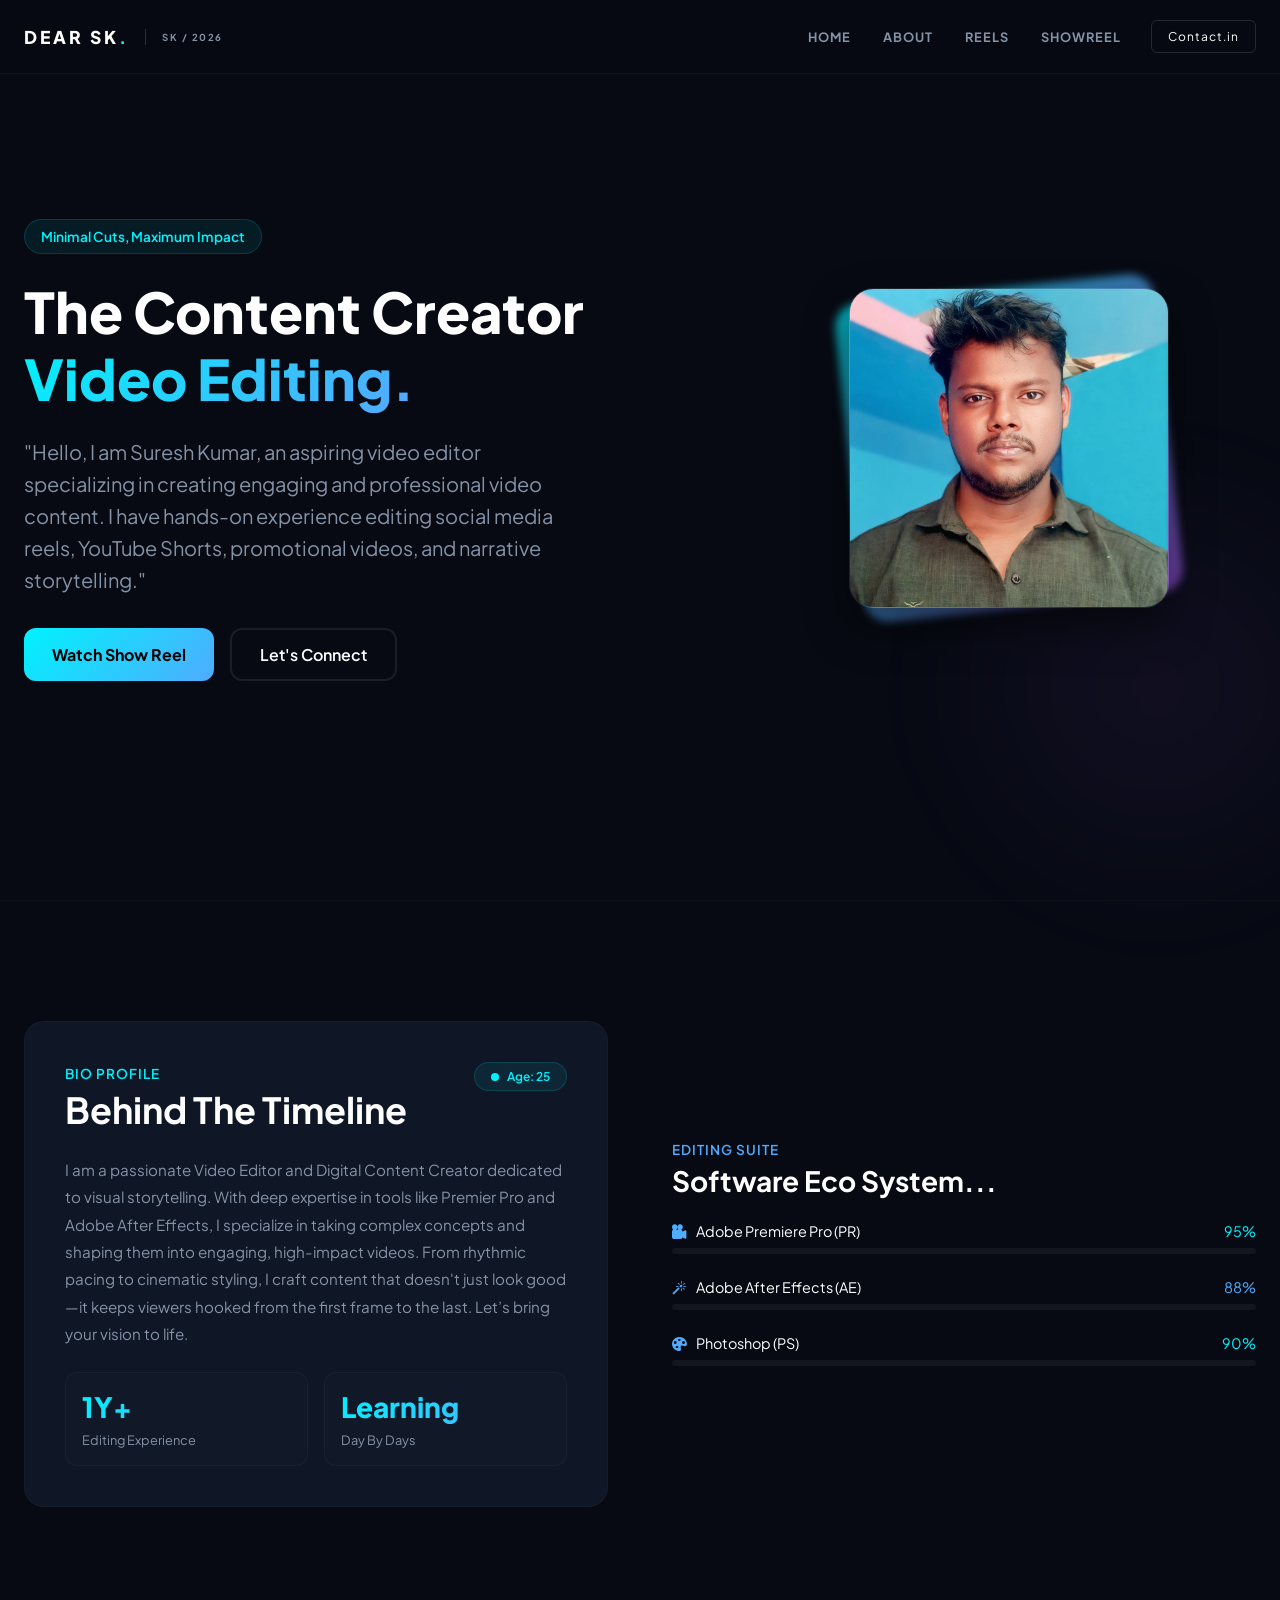
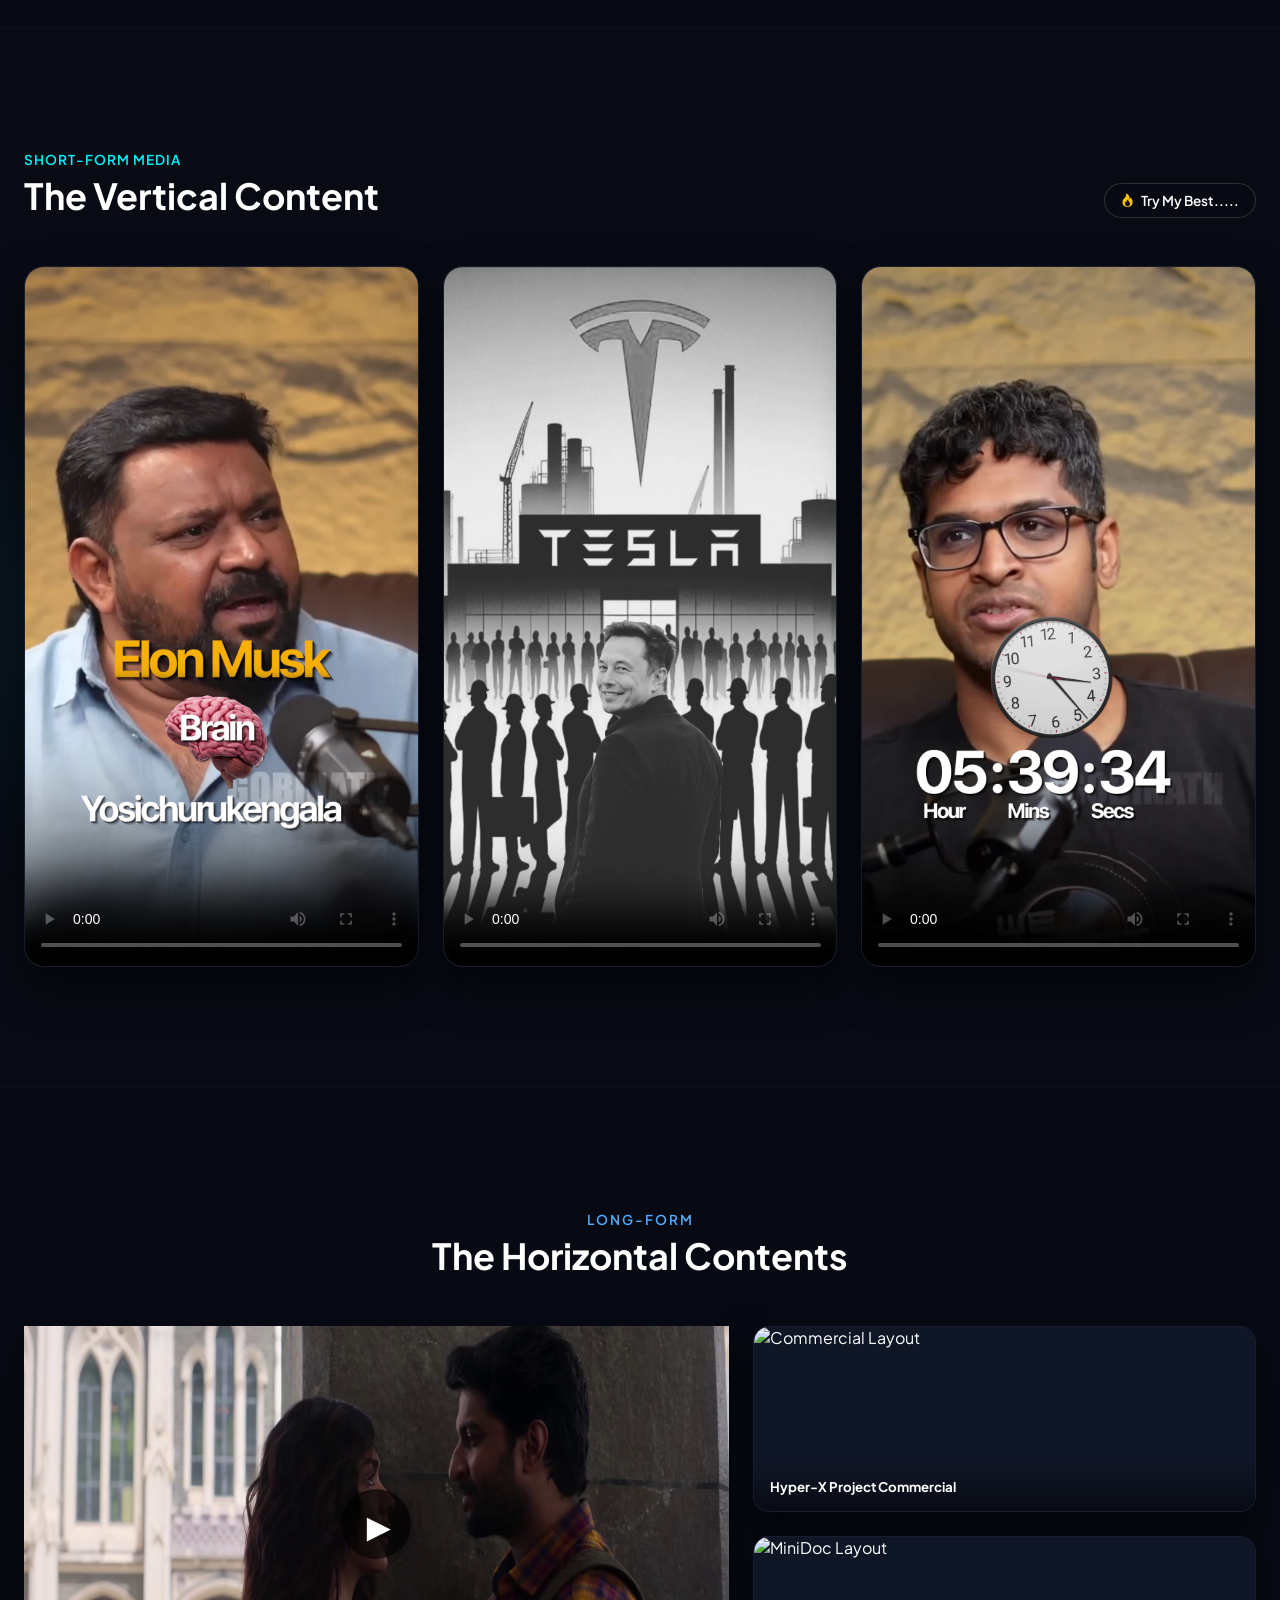
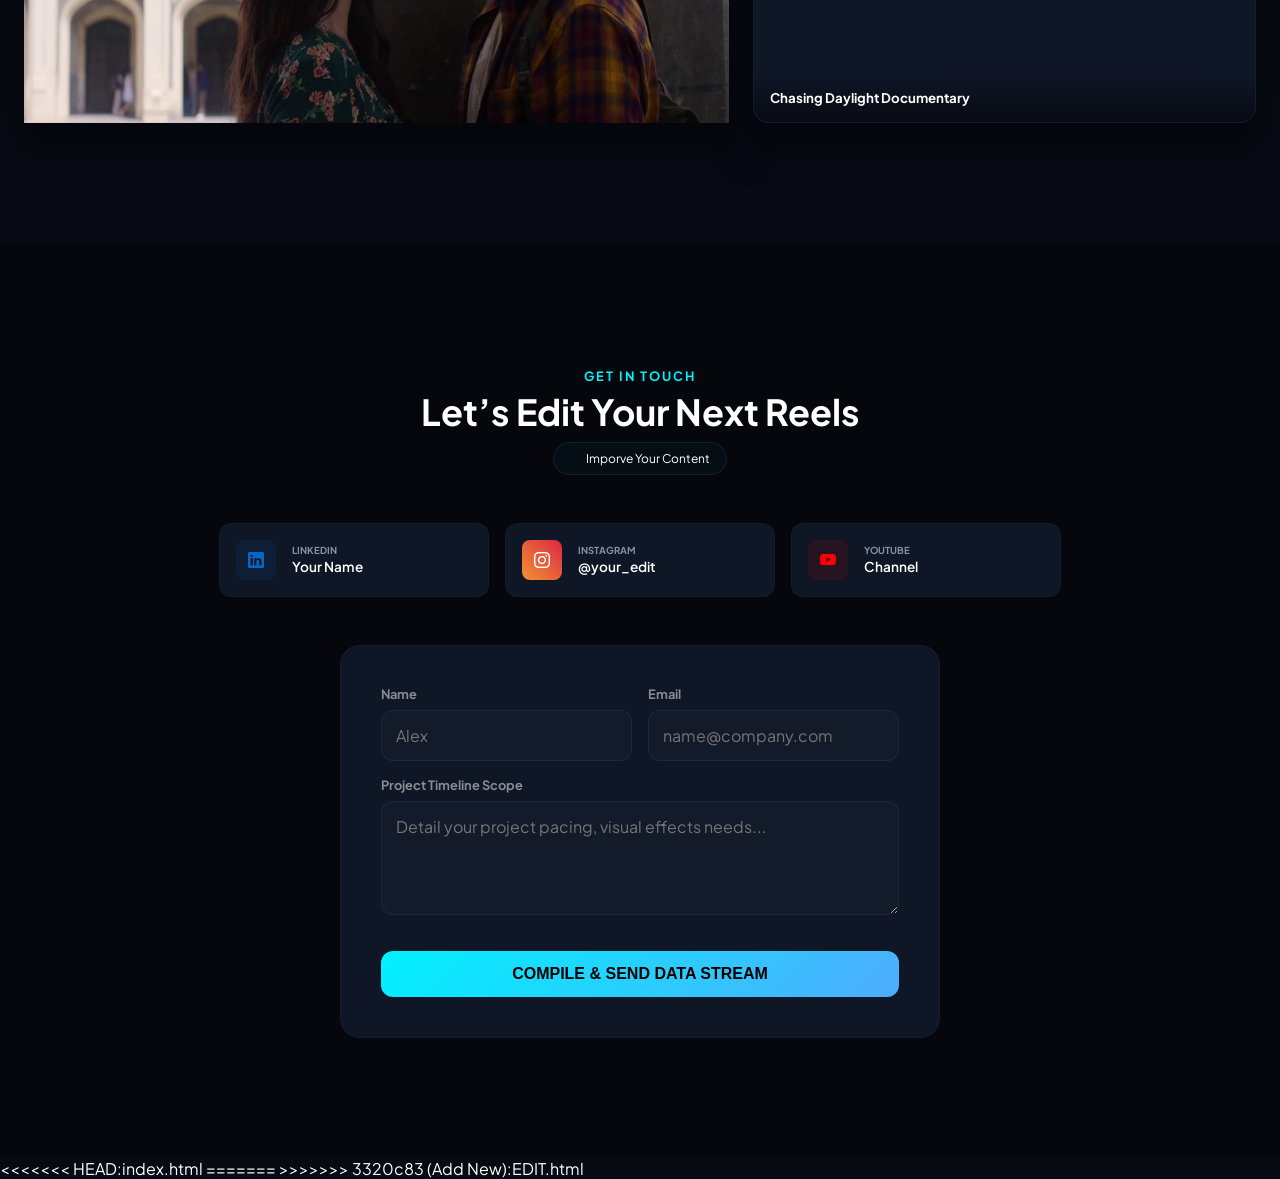
==== commit fe58bb42: "feat: add video assets via Git LFS properly" ====
--- a/index.html
+++ b/index.html
@@ -1060,750 +1060,7 @@
             background: #ff0000;
             /* YouTube Red on hover */
         }
-
-        /* Smooth hover properties for the video card container */
-        .multi-video-card .portfolio-play-btn {
-            transition: transform 0.25s cubic-bezier(0.4, 0, 0.2, 1), background-color 0.25s ease, box-shadow 0.25s ease;
-        }
-
-        .multi-video-card:hover .portfolio-play-btn {
-            transform: translate(-50%, -50%) scale(1.12) !important;
-            background-color: rgba(0, 242, 254, 0.45) !important;
-            box-shadow: 0 0 30px rgba(0, 242, 254, 0.6) !important;
-        }
-
-        /* --- RESET & VARIABLES --- */
-        * {
-            margin: 0;
-            padding: 0;
-            box-sizing: border-box;
-            font-family: 'Inter', sans-serif;
-        }
-
-        :root {
-            --bg-dark: #020b18;
-            --bg-card: #06152d;
-            --text-light: #ffffff;
-            --text-muted: #8fa0ba;
-            --accent-blue: #0084ff;
-            --accent-cyan: #00f0ff;
-            --gradient-primary: linear-gradient(135deg, #0084ff, #00f0ff);
-        }
-
-        body {
-            background-color: var(--bg-dark);
-            color: var(--text-light);
-            overflow-x: hidden;
-            line-height: 1.6;
-        }
-
-        a {
-            text-transform: uppercase;
-            text-decoration: none;
-            color: inherit;
-            font-size: 12px;
-            font-weight: 600;
-            letter-spacing: 1px;
-            transition: 0.3s ease;
-        }
-
-        /* --- CONTAINER --- */
-        .container {
-            width: 100%;
-            max-width: 1200px;
-            margin: 0 auto;
-            padding: 0 24px;
-        }
-
-        /* --- BUTTONS --- */
-        .btn-primary {
-            background: var(--gradient-primary);
-            color: #fff;
-            padding: 12px 28px;
-            border-radius: 50px;
-            font-size: 11px;
-            font-weight: 700;
-            border: none;
-            cursor: pointer;
-            display: inline-flex;
-            align-items: center;
-            gap: 8px;
-            box-shadow: 0 4px 15px rgba(0, 132, 255, 0.3);
-            transition: transform 0.3s ease, box-shadow 0.3s ease;
-            white-space: nowrap;
-        }
-
-        .btn-primary:hover {
-            transform: translateY(-2px);
-            box-shadow: 0 6px 20px rgba(0, 240, 255, 0.5);
-        }
-
-        /* --- HEADER / NAVBAR --- */
-        header {
-            padding: 30px 0;
-            position: absolute;
-            width: 100%;
-            top: 0;
-            z-index: 100;
-        }
-
-        header .container {
-            display: flex;
-            justify-content: space-between;
-            align-items: center;
-            gap: 20px;
-        }
-
-        .logo {
-            font-weight: 800;
-            font-size: 20px;
-            display: flex;
-            align-items: center;
-            gap: 8px;
-            letter-spacing: 0.5px;
-            flex-shrink: 0;
-        }
-
-        nav ul {
-            display: flex;
-            list-style: none;
-            gap: 30px;
-        }
-
-        nav ul li a:hover {
-            color: var(--accent-cyan);
-        }
-
-        /* Responsive Navbar adjustments */
-        @media (max-width: 768px) {
-            nav {
-                display: none;
-            }
-        }
-
-        /* --- HERO SECTION --- */
-        .hero {
-            padding-top: 160px;
-            padding-bottom: 80px;
-            position: relative;
-        }
-
-        .hero-grid {
-            display: grid;
-            grid-template-columns: 1.2fr 1fr;
-            align-items: center;
-            gap: 40px;
-        }
-
-        .tagline {
-            color: var(--accent-blue);
-            font-size: 11px;
-            font-weight: 700;
-            letter-spacing: 2px;
-            text-transform: uppercase;
-            margin-bottom: 15px;
-            display: block;
-        }
-
-        .hero h1 {
-            font-size: clamp(36px, 5vw, 56px);
-            font-weight: 800;
-            line-height: 1.1;
-            margin-bottom: 10px;
-            letter-spacing: -1px;
-        }
-
-        .hero h2 {
-            font-size: clamp(28px, 4vw, 46px);
-            font-weight: 800;
-            color: var(--accent-blue);
-            margin-bottom: 25px;
-        }
-
-        .hero h2 span#typing-text {
-            color: var(--text-light);
-        }
-
-        .cursor {
-            color: var(--accent-cyan);
-            padding-left: 2px;
-            animation: blink 0.7s infinite;
-        }
-
-        @keyframes blink {
-
-            0%,
-            100% {
-                opacity: 1;
-            }
-
-            50% {
-                opacity: 0;
-            }
-        }
-
-        .hero p {
-            color: var(--text-muted);
-            max-width: 480px;
-            font-size: 14px;
-            margin-bottom: 35px;
-        }
-
-        .hero-action {
-            display: flex;
-            align-items: center;
-            gap: 25px;
-            flex-wrap: wrap;
-        }
-
-        .social-links {
-            display: flex;
-            gap: 12px;
-        }
-
-        .social-links a {
-            width: 36px;
-            height: 36px;
-            border-radius: 50%;
-            border: 1px solid rgba(255, 255, 255, 0.2);
-            display: flex;
-            align-items: center;
-            justify-content: center;
-            color: var(--text-light);
-            font-size: 14px;
-            transition: 0.3s;
-        }
-
-        .social-links a:hover {
-            background: var(--gradient-primary);
-            border-color: transparent;
-            transform: translateY(-3px);
-        }
-
-        /* Hero Image Wrapper */
-        .hero-image-wrapper {
-            position: relative;
-            display: flex;
-            justify-content: flex-end;
-            width: 100%;
-        }
-
-        .hero-img-bg {
-            position: relative;
-            width: 100%;
-            max-width: 420px;
-            margin: 0 auto;
-        }
-
-        .hero-img-bg::before {
-            content: '';
-            position: absolute;
-            top: 50%;
-            left: 50%;
-            width: 110%;
-            height: 110%;
-            transform: translate(-50%, -50%);
-            background: repeating-radial-gradient(circle, transparent, transparent 8px, rgba(255, 255, 255, 0.04) 9px, rgba(255, 255, 255, 0.04) 10px);
-            z-index: 1;
-            border-radius: 50%;
-        }
-
-        .hero-image-wrapper img {
-            width: 100%;
-            height: auto;
-            position: relative;
-            z-index: 2;
-            display: block;
-        }
-
-        /* Tablet & Mobile Layout for Hero */
-        @media (max-width: 968px) {
-            .hero {
-                padding-top: 140px;
-                padding-bottom: 60px;
-            }
-
-            .hero-grid {
-                grid-template-columns: 1fr;
-                text-align: center;
-                gap: 50px;
-            }
-
-            .hero p {
-                margin: 0 auto 35px auto;
-            }
-
-            .hero-action {
-                justify-content: center;
-            }
-
-            .hero-image-wrapper {
-                justify-content: center;
-                order: -1;
-            }
-        }
-
-        /* --- LOGO SLIDER SECTION --- */
-        .logos-section {
-            padding: 40px 0;
-            border-top: 1px solid rgba(255, 255, 255, 0.05);
-            border-bottom: 1px solid rgba(255, 255, 255, 0.05);
-            background: rgba(3, 14, 33, 0.5);
-        }
-
-        .logos-wrapper {
-            display: flex;
-            justify-content: space-between;
-            align-items: center;
-            flex-wrap: wrap;
-            gap: 24px;
-            opacity: 0.6;
-        }
-
-        .logo-item {
-            display: flex;
-            align-items: center;
-            gap: 8px;
-            font-weight: 700;
-            font-size: 15px;
-            letter-spacing: 1px;
-        }
-
-        @media (max-width: 768px) {
-            .logos-wrapper {
-                justify-content: center;
-            }
-        }
-
-        /* --- ABOUT US SECTION --- */
-        .about {
-            padding: 100px 0;
-            position: relative;
-        }
-
-        .about-grid {
-            display: grid;
-            grid-template-columns: 1fr 1.1fr;
-            gap: 60px;
-            align-items: center;
-        }
-
-        .about-image-frame {
-            position: relative;
-            width: 100%;
-            max-width: 400px;
-            border-radius: 24px;
-            background: var(--bg-card);
-            padding: 20px 20px 0 20px;
-            border: 1px solid rgba(255, 255, 255, 0.05);
-            margin: 0 auto;
-        }
-
-        .about-image-frame img {
-            width: 100%;
-            height: auto;
-            border-radius: 16px 16px 0 0;
-            display: block;
-        }
-
-        .tech-circle-left {
-            position: absolute;
-            left: -30px;
-            bottom: -30px;
-            width: 120px;
-            height: 120px;
-            background: repeating-radial-gradient(circle, transparent, transparent 4px, rgba(0, 240, 255, 0.08) 5px, rgba(0, 240, 255, 0.08) 6px);
-            z-index: -1;
-        }
-
-        .tech-circle-right {
-            position: absolute;
-            right: 4%;
-            top: 20%;
-            width: 100px;
-            height: 100px;
-            background: repeating-radial-gradient(circle, transparent, transparent 3px, rgba(0, 132, 255, 0.08) 4px, rgba(0, 132, 255, 0.08) 5px);
-        }
-
-        .section-tag {
-            background: rgba(0, 132, 255, 0.1);
-            color: var(--accent-blue);
-            padding: 4px 12px;
-            border-radius: 4px;
-            font-size: 10px;
-            font-weight: 700;
-            letter-spacing: 1.5px;
-            display: inline-block;
-            margin-bottom: 20px;
-        }
-
-        .about h2 {
-            font-size: clamp(28px, 4vw, 38px);
-            font-weight: 800;
-            line-height: 1.2;
-            margin-bottom: 20px;
-        }
-
-        .about h2 span {
-            color: var(--accent-blue);
-        }
-
-        .about p {
-            color: var(--text-muted);
-            font-size: 14px;
-            margin-bottom: 35px;
-            line-height: 1.7;
-        }
-
-        .stats-grid {
-            display: grid;
-            grid-template-columns: repeat(3, 1fr);
-            gap: 15px;
-            margin-bottom: 35px;
-            border-top: 1px solid rgba(255, 255, 255, 0.05);
-            padding-top: 25px;
-        }
-
-        .stat-item h3 {
-            font-size: clamp(20px, 3vw, 28px);
-            font-weight: 800;
-            color: var(--text-light);
-            margin-bottom: 4px;
-        }
-
-        .stat-item p {
-            font-size: 10px;
-            color: var(--text-muted);
-            text-transform: uppercase;
-            letter-spacing: 0.5px;
-        }
-
-        @media (max-width: 968px) {
-            .about {
-                padding: 60px 0;
-            }
-
-            .about-grid {
-                grid-template-columns: 1fr;
-                gap: 50px;
-                text-align: center;
-            }
-
-            .stats-grid {
-                max-width: 500px;
-                margin: 0 auto 35px auto;
-            }
-        }
-
-        /* --- RECENT PROJECTS SECTION --- */
-        .projects {
-            padding: 100px 0;
-            background: linear-gradient(180deg, var(--bg-dark) 0%, #030f24 100%);
-        }
-
-        .projects-header {
-            margin-bottom: 45px;
-        }
-
-        @media (max-width: 768px) {
-            .projects-header {
-                text-align: center;
-            }
-        }
-
-        .projects-header .section-tag {
-            background: transparent;
-            padding: 0;
-            color: var(--accent-blue);
-        }
-
-        .projects-header h2 {
-            font-size: clamp(26px, 3.5vw, 32px);
-            font-weight: 800;
-            letter-spacing: -0.5px;
-        }
-
-        /* Setup Slider Track */
-        .projects-grid-container {
-            overflow: hidden;
-            width: 100%;
-        }
-
-        .projects-grid {
-            display: grid;
-            grid-template-columns: repeat(3, 1fr);
-            gap: 30px;
-            transition: transform 0.5s cubic-bezier(0.25, 0.46, 0.45, 0.94);
-        }
-
-        /* Project Cards */
-        .project-card {
-            background: #ffffff;
-            border-radius: 16px;
-            overflow: hidden;
-            color: #000000;
-            display: flex;
-            flex-direction: column;
-            transition: transform 0.3s ease;
-        }
-
-        .project-card:hover {
-            transform: translateY(-8px);
-        }
-
-        .project-img-wrapper {
-            background: #f0f4f8;
-            padding: 20px 20px 0 20px;
-            height: 240px;
-            display: flex;
-            align-items: flex-end;
-            overflow: hidden;
-        }
-
-        .project-img-wrapper img {
-            width: 100%;
-            height: 100%;
-            object-fit: cover;
-            object-position: top center;
-            border-radius: 12px 12px 0 0;
-            box-shadow: 0 -4px 20px rgba(0, 0, 0, 0.08);
-        }
-
-        .project-info {
-            padding: 24px;
-            display: flex;
-            justify-content: space-between;
-            align-items: center;
-            gap: 15px;
-            margin-top: auto;
-        }
-
-        .project-info h4 {
-            font-size: 17px;
-            font-weight: 700;
-            margin-bottom: 4px;
-        }
-
-        .project-info p {
-            color: #666666;
-            font-size: 12px;
-            font-weight: 500;
-        }
-
-        .project-arrow {
-            width: 40px;
-            height: 40px;
-            border-radius: 50%;
-            background: var(--accent-blue);
-            color: #ffffff;
-            display: flex;
-            align-items: center;
-            justify-content: center;
-            font-size: 14px;
-            transition: 0.3s;
-            flex-shrink: 0;
-        }
-
-        .project-card:hover .project-arrow {
-            background: var(--bg-dark);
-        }
-
-        /* Slider Indicators */
-        .slider-dots {
-            display: flex;
-            justify-content: center;
-            gap: 8px;
-            margin-top: 45px;
-        }
-
-        .dot {
-            width: 8px;
-            height: 8px;
-            border-radius: 50%;
-            background: rgba(255, 255, 255, 0.2);
-            cursor: pointer;
-            transition: all 0.3s ease;
-        }
-
-        .dot.active {
-            background: var(--accent-cyan);
-            width: 20px;
-            border-radius: 4px;
-        }
-
-        /* Mobile & Tablet Overrides for Grid to slider transition */
-        @media (max-width: 992px) {
-            .projects-grid {
-                grid-template-columns: repeat(3, 100%);
-                gap: 0;
-            }
-
-            .project-card {
-                margin: 0 15px;
-            }
-        }
-        @media (max-width: 991.98px) {
-    .navbar-toggler {
-        display: block;
-    }
-
-    .hero-grid,
-    .about-grid,
-    .showreel-grid {
-        grid-template-columns: 1fr;
-        gap: 40px;
-    }
-
-    .hero-left {
-        text-align: center;
-    }
-
-    .btn-group {
-        justify-content: center;
-    }
-
-    .reels-grid {
-        grid-template-columns: repeat(2, 1fr);
-    }
-}
-
-/* Tablet */
-@media (max-width: 768px) {
-
-    .custom-container {
-        padding: 0 16px;
-    }
-
-    section {
-        padding: 80px 0;
-    }
-
-    .hero-section {
-        min-height: auto;
-        padding-top: 120px;
-        padding-bottom: 60px;
-    }
-
-    .hero-title {
-        font-size: 2.2rem;
-        line-height: 1.3;
-    }
-
-    .hero-lead {
-        font-size: 1rem;
-        max-width: 100%;
-    }
-
-    .btn-group {
-        flex-direction: column;
-        width: 100%;
-    }
-
-    .btn-group .btn {
-        width: 100%;
-    }
-
-    .image-frame-wrapper img {
-        width: 260px !important;
-        height: 260px !important;
-    }
-
-    .back-glow {
-        min-width: 260px;
-        min-height: 260px;
-    }
-
-    .custom-card {
-        padding: 24px;
-    }
-
-    .stats-grid {
-        grid-template-columns: 1fr;
-    }
-
-    .showreel-left {
-        min-height: 250px !important;
-    }
-
-    .showreel-card {
-        min-height: 220px;
-    }
-
-    .social-link-card {
-        max-width: 100%;
-    }
-
-    h2 {
-        font-size: 1.8rem !important;
-    }
-
-    h3 {
-        font-size: 1.5rem !important;
-    }
-}
-
-/* Mobile */
-@media (max-width: 575.98px) {
-
-    .brand-divider,
-    .brand-subtext {
-        display: none;
-    }
-
-    .hero-title {
-        font-size: 2.5rem;
-    }
-
-    .reels-top-flex {
-        flex-direction: column;
-        align-items: flex-start;
-        gap: 16px;
-    }
-
-    .reels-grid {
-        grid-template-columns: 1fr;
-    }
-
-    .form-row {
-        grid-template-columns: 1fr;
-    }
-}
-
-/* Small Mobile */
-@media (max-width: 480px) {
-
-    .hero-title {
-        font-size: 1.9rem;
-    }
-
-    .navbar-brand {
-        font-size: 0.95rem;
-        letter-spacing: 2px;
-    }
-
-    .custom-badge,
-    .views-badge {
-        font-size: 0.75rem;
-    }
-
-    .image-frame-wrapper img {
-        width: 220px !important;
-        height: 220px !important;
-    }
-
-    .back-glow {
-        min-width: 220px;
-        min-height: 220px;
-    }
-
-    .custom-card {
-        padding: 20px;
-    }
-
-    .stat-box h4 {
-        font-size: 1.4rem;
-    }
-}
+        
     </style>
 </head>
 
@@ -2203,5 +1460,9 @@
 
     </script>
 </body>
-
-</html>+<<<<<<< HEAD:index.html
+</html>
+=======
+
+</html>
+>>>>>>> 3320c83 (Add New):EDIT.html
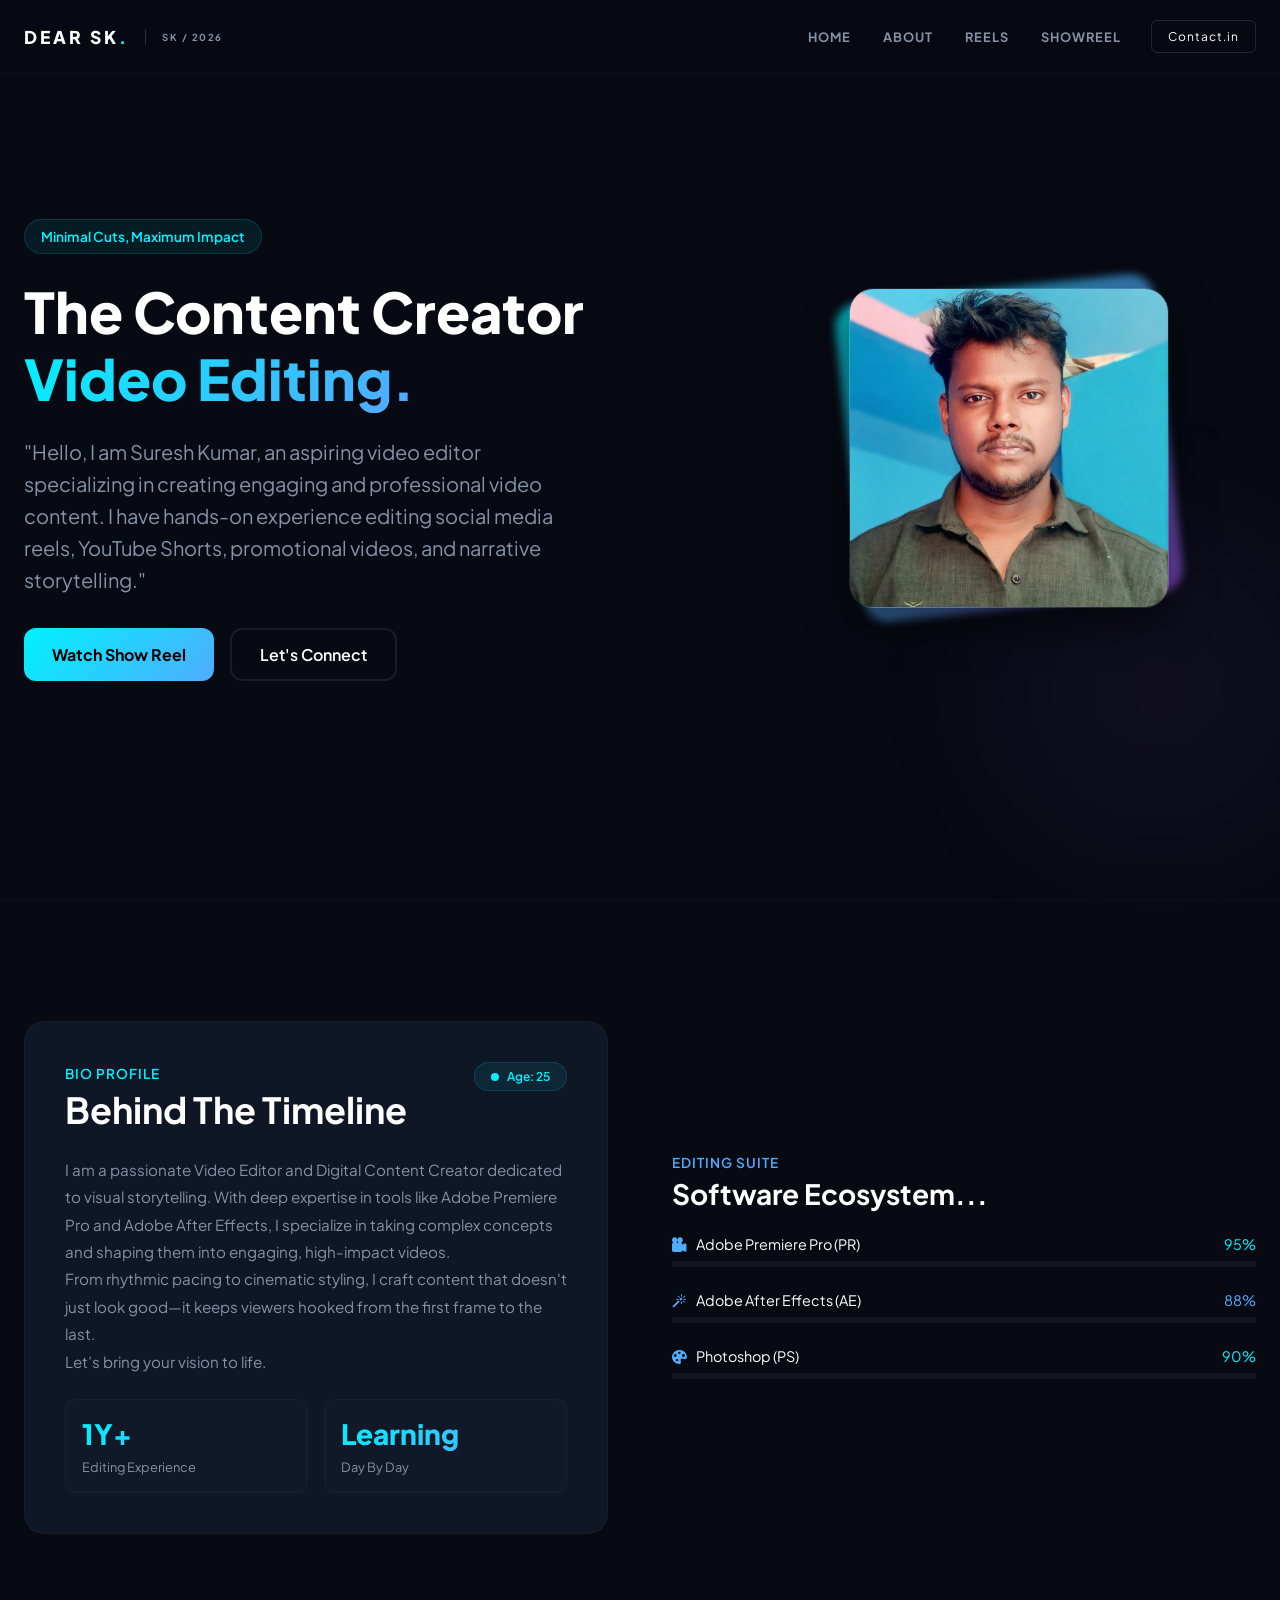
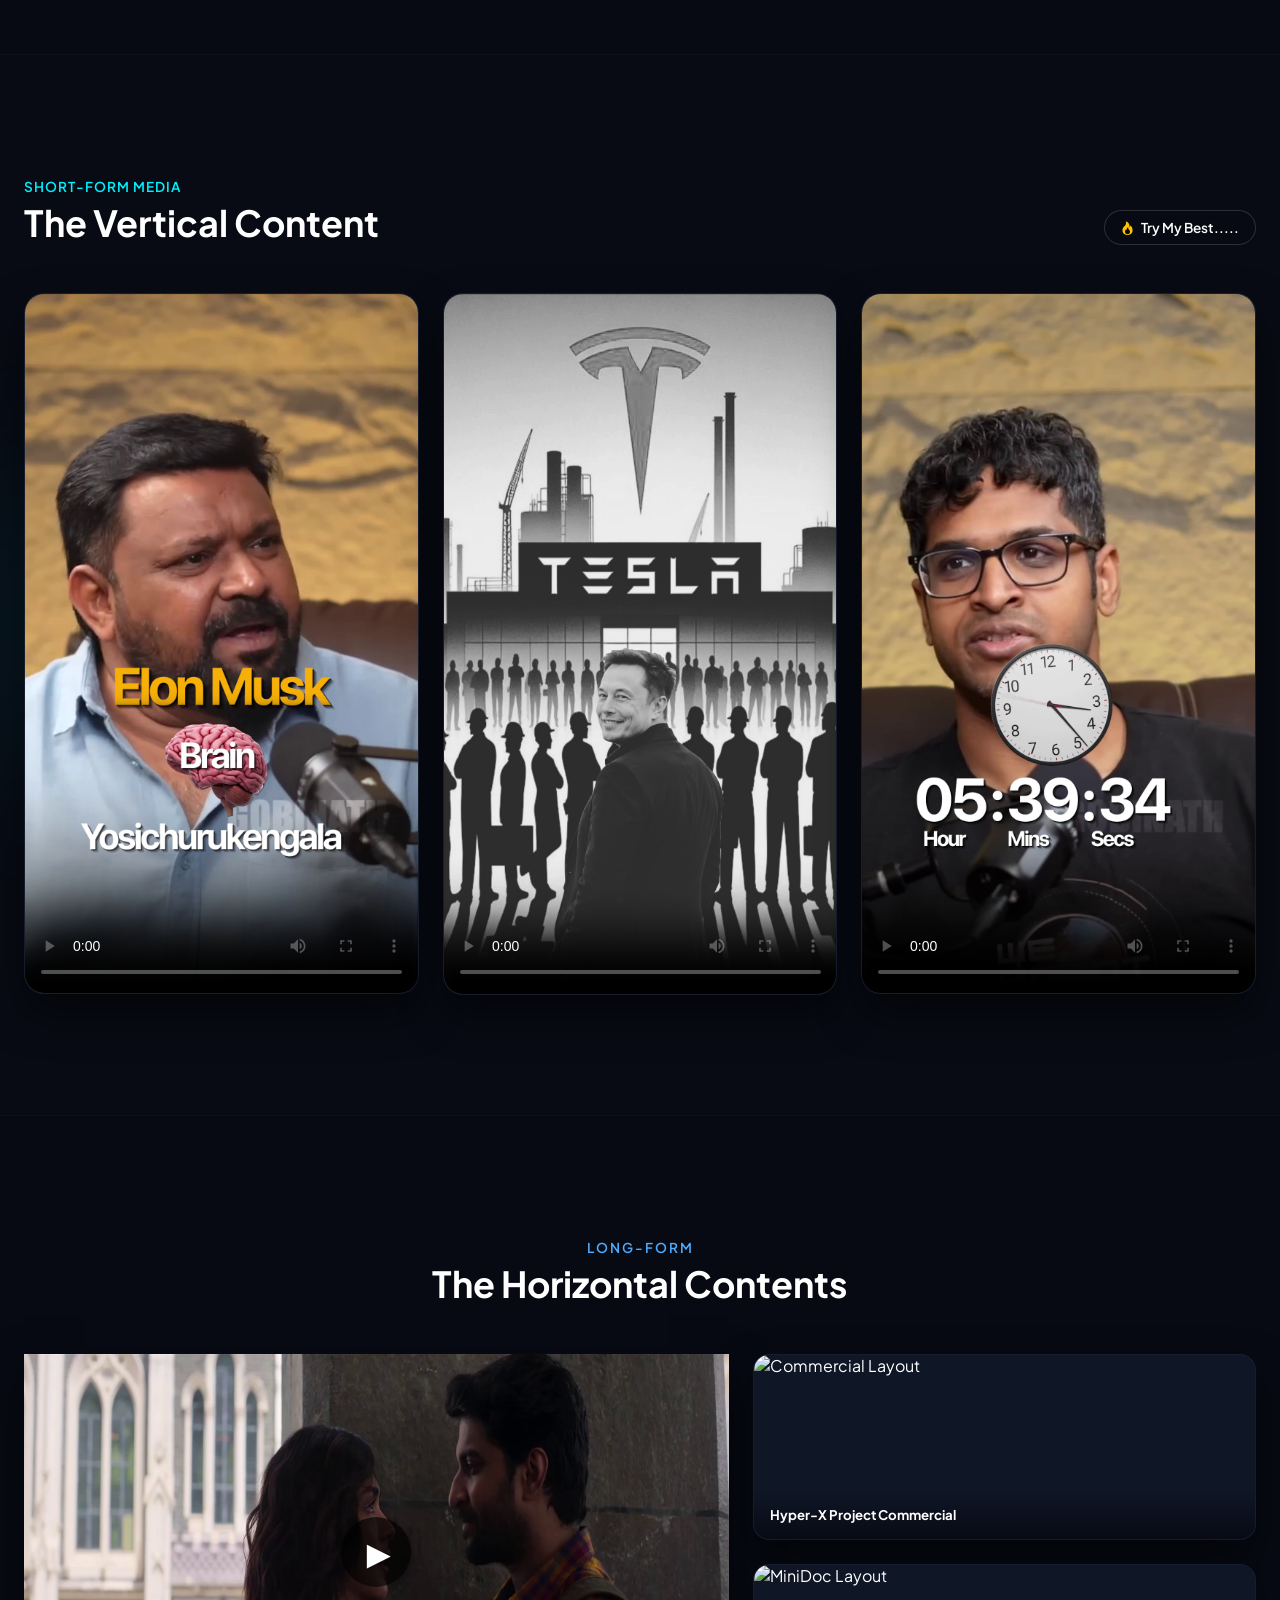
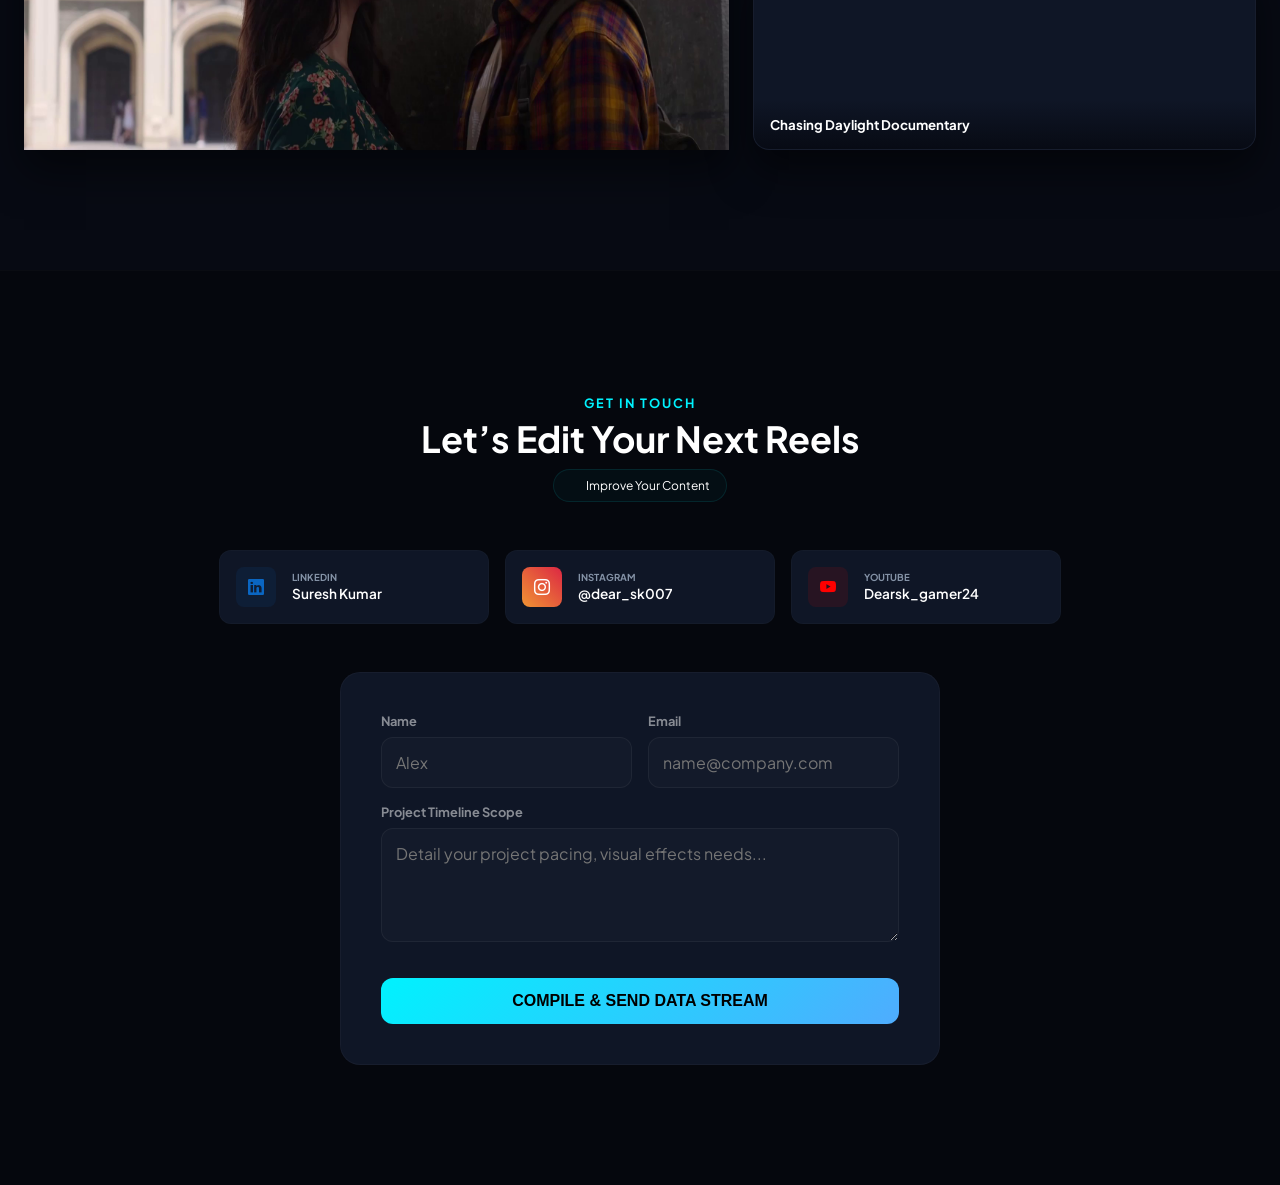
==== commit c1e8281b: "Describe the changes you made" ====
--- a/index.html
+++ b/index.html
@@ -15,1053 +15,1057 @@
     <!-- AOS CSS (Animate On Scroll) -->
     <link href="https://unpkg.com/aos@2.3.1/dist/aos.css" rel="stylesheet">
 
-    <style>
-        :root {
-            --bg-dark: #070a13;
-            --bg-card: #0f1626;
-            --accent-neon: #00f2fe;
-            --accent-purple: #9b51e0;
-            --accent-blue: #4facfe;
-            --text-muted: #8492a6;
-        }
-
-        /* Standard Global Reset Rules */
-        * {
-            box-sizing: border-box;
-            margin: 0;
-            padding: 0;
-        }
-
-        body {
-            font-family: 'Plus Jakarta Sans', sans-serif;
-            background-color: var(--bg-dark);
-            color: #ffffff;
-            overflow-x: hidden;
-            scroll-behavior: smooth;
-            position: relative;
-        }
-
-        /* Native Container Framework Replacement */
+   <style>
+    .back-glow {
+    position: absolute;
+    top: 0;
+    left: 0;
+    width: 100%;
+    height: 100%;
+    transform: rotate(-6deg);
+    z-index: -1;
+    min-width: 320px;
+    min-height: 320px;
+    opacity: 0.7;
+    filter: blur(4px);
+    border-radius: 24px;
+}
+    .back-glow {
+    position: absolute;
+    inset: 0;
+    width: 100%;
+    height: 100%;
+    transform: rotate(-6deg);
+    z-index: -1;
+    opacity: 0.7;
+    filter: blur(4px);
+    border-radius: 24px;
+}
+    /* MOBILE FIX */
+html,
+body {
+    width: 100%;
+    overflow-x: hidden;
+}
+
+.custom-container {
+    width: 100%;
+    max-width: 100%;
+}
+
+img,
+video,
+iframe {
+    max-width: 100%;
+    height: auto;
+}
+
+.custom-card,
+.showreel-card,
+.showreel-left,
+.showreel-right,
+.hero-grid,
+.about-grid,
+.reels-grid,
+.showreel-grid {
+    width: 100%;
+    max-width: 100%;
+}
+
+@media (max-width: 480px) {
+    .hero-title {
+        font-size: 28px !important;
+    }
+
+    .custom-card {
+        padding: 18px !important;
+    }
+
+    .progress-labels {
+        font-size: 12px;
+    }
+
+    .navbar {
+        width: 100%;
+    }
+}
+    :root {
+        --bg-dark: #070a13;
+        --bg-card: #0f1626;
+        --accent-neon: #00f2fe;
+        --accent-purple: #9b51e0;
+        --accent-blue: #4facfe;
+        --text-muted: #8492a6;
+    }
+
+    /* Standard Global Reset Rules */
+    * {
+        box-sizing: border-box;
+        margin: 0;
+        padding: 0;
+    }
+
+    body {
+        font-family: 'Plus Jakarta Sans', sans-serif;
+        background-color: var(--bg-dark);
+        color: #ffffff;
+        overflow-x: hidden;
+        scroll-behavior: smooth;
+        position: relative;
+    }
+    
+
+    /* Native Container Framework Replacement */
+    .custom-container {
+        width: 100%;
+        max-width: 1320px;
+        margin: 0 auto;
+        padding: 0 24px;
+    }
+
+    /* Cinematic Glowing Blobs */
+    .glow-blob {
+        position: absolute;
+        width: 500px;
+        height: 500px;
+        border-radius: 50%;
+        background: radial-gradient(circle, rgba(0, 242, 254, 0.08) 0%, transparent 70%);
+        filter: blur(40px);
+        z-index: -2;
+        pointer-events: none;
+    }
+
+    .blob-1 {
+        top: 10%;
+        right: -10%;
+        background: radial-gradient(circle, rgba(155, 81, 224, 0.08) 0%, transparent 70%);
+    }
+
+    .blob-2 {
+        top: 45%;
+        left: -15%;
+        background: radial-gradient(circle, rgba(0, 242, 254, 0.06) 0%, transparent 70%);
+    }
+
+    .blob-3 {
+        bottom: 5%;
+        right: -10%;
+        background: radial-gradient(circle, rgba(79, 172, 254, 0.08) 0%, transparent 70%);
+    }
+
+    /* Smooth Custom Scrollbar */
+    ::-webkit-scrollbar {
+        width: 8px;
+    }
+
+    ::-webkit-scrollbar-track {
+        background: var(--bg-dark);
+    }
+
+    ::-webkit-scrollbar-thumb {
+        background: #1b263b;
+        border-radius: 4px;
+    }
+
+    ::-webkit-scrollbar-thumb:hover {
+        background: var(--accent-neon);
+    }
+
+    /* Custom Header Navbar Structure */
+    .navbar {
+        position: fixed;
+        top: 0;
+        left: 0;
+        right: 0;
+        z-index: 1030;
+        background: rgba(7, 10, 19, 0.75);
+        backdrop-filter: blur(20px);
+        -webkit-backdrop-filter: blur(20px);
+        border-bottom: 1px solid rgba(255, 255, 255, 0.03);
+        transition: all 0.4s ease;
+        padding: 20px 0;
+    }
+
+    .navbar.scrolled {
+        background: rgba(7, 10, 19, 0.95);
+        padding: 12px 0;
+        box-shadow: 0 10px 30px rgba(0, 0, 0, 0.3);
+    }
+
+    .navbar .custom-container {
+        display: flex;
+        align-items: center;
+        justify-content: space-between;
+    }
+
+    .brand-group {
+        display: flex;
+        align-items: center;
+        gap: 16px;
+    }
+
+    .navbar-brand {
+        color: #ffffff;
+        text-decoration: none;
+        font-weight: 800;
+        letter-spacing: 3px;
+        font-size: 1.1rem;
+    }
+
+    .brand-divider {
+        width: 1px;
+        height: 16px;
+        background: rgba(255, 255, 255, 0.15);
+    }
+
+    .brand-subtext {
+        text-transform: uppercase;
+        color: var(--text-muted);
+        font-weight: 700;
+        font-size: 0.6rem;
+        letter-spacing: 1.5px;
+    }
+
+    /* Native Hamburger Mobile Button */
+    .navbar-toggler {
+        display: none;
+        background: transparent;
+        border: none;
+        cursor: pointer;
+        color: #fff;
+        font-size: 1.5rem;
+    }
+
+    .navbar-nav {
+        display: flex;
+        align-items: center;
+        list-style: none;
+        gap: 4px;
+    }
+
+    .nav-link {
+        text-decoration: none;
+        display: block;
+    }
+
+    /* Hero Layout Elements */
+    .hero-section {
+        min-height: 100vh;
+        display: flex;
+        align-items: center;
+        position: relative;
+        padding-top: 120px;
+    }
+
+    .hero-grid {
+        display: grid;
+        grid-template-columns: 1.4fr 1fr;
+        gap: 48px;
+        align-items: center;
+    }
+
+    .hero-left {
+        text-align: left;
+    }
+
+    .hero-right {
+        text-align: center;
+    }
+
+    /* Custom Badges & Typography elements */
+    .custom-badge {
+        display: inline-block;
+        border-radius: 50px;
+        padding: 8px 16px;
+        margin-bottom: 24px;
+        font-size: 0.85rem;
+        font-weight: 600;
+        background: rgba(0, 242, 254, 0.08);
+        color: var(--accent-neon);
+        border: 1px solid rgba(0, 242, 254, 0.15);
+    }
+
+    .hero-title {
+        font-size: 3.5rem;
+        font-weight: 800;
+        margin-bottom: 24px;
+        line-height: 1.2;
+    }
+
+    .hero-lead {
+        font-size: 1.25rem;
+        margin-bottom: 32px;
+        color: var(--text-muted);
+        max-width: 550px;
+        line-height: 1.6;
+    }
+
+    .btn-group {
+        display: flex;
+        gap: 16px;
+    }
+
+    .gradient-text {
+        background: linear-gradient(135deg, var(--accent-neon), var(--accent-blue), var(--accent-purple));
+        -webkit-background-clip: text;
+        background-clip: text;
+        -webkit-text-fill-color: transparent;
+        background-size: 200% auto;
+        animation: textShine 4s linear infinite;
+    }
+
+    @keyframes textShine {
+        0% { background-position: 0% 50%; }
+        50% { background-position: 100% 50%; }
+        100% { background-position: 0% 50%; }
+    }
+
+    /* Premium Buttons CSS */
+    .btn {
+        display: inline-flex;
+        align-items: center;
+        justify-content: center;
+        text-decoration: none;
+        padding: 14px 28px;
+        font-size: 1rem;
+        cursor: pointer;
+        border-radius: 12px;
+        transition: all 0.4s cubic-bezier(0.165, 0.84, 0.44, 1);
+    }
+
+    .btn-gradient {
+        background: linear-gradient(135deg, var(--accent-neon), var(--accent-blue));
+        color: #000;
+        font-weight: 700;
+        border: none;
+        position: relative;
+        z-index: 1;
+    }
+
+    .btn-gradient::before {
+        content: '';
+        position: absolute;
+        top: 0;
+        left: 0;
+        width: 100%;
+        height: 100%;
+        background: linear-gradient(135deg, var(--accent-blue), var(--accent-purple));
+        border-radius: 12px;
+        opacity: 0;
+        z-index: -1;
+        transition: opacity 0.4s ease;
+    }
+
+    .btn-gradient:hover::before {
+        opacity: 1;
+    }
+
+    .btn-gradient:hover {
+        transform: translateY(-4px);
+        box-shadow: 0 12px 24px rgba(0, 242, 254, 0.3);
+        color: #fff;
+    }
+
+    .btn-outline-custom {
+        border: 2px solid rgba(255, 255, 255, 0.08);
+        color: #fff;
+        font-weight: 600;
+        background: transparent;
+    }
+
+    .btn-outline-custom:hover {
+        border-color: var(--accent-neon);
+        color: var(--accent-neon);
+        background: rgba(0, 242, 254, 0.03);
+        transform: translateY(-2px);
+    }
+
+    /* Responsive Fluid Images Framework styling */
+    .img-fluid {
+        max-width: 100%;
+        height: auto;
+        display: block;
+    }
+
+    .rounded-4 {
+        border-radius: 24px;
+    }
+
+    .object-fit-cover {
+        object-fit: cover;
+    }
+
+    .shadow-lg {
+        box-shadow: 0 20px 40px rgba(0, 0, 0, 0.5);
+    }
+
+    /* Creative Image Float Frame */
+    .image-frame-wrapper {
+        position: relative;
+        display: inline-block;
+        animation: floatImage 6s ease-in-out infinite;
+    }
+
+    .back-glow {
+        position: absolute;
+        top: 0;
+        left: 0;
+        width: 100%;
+        height: 100%;
+        transform: rotate(-6deg);
+        z-index: -1;
+        min-width: 320px;
+        min-height: 320px;
+        opacity: 0.7;
+        filter: blur(4px);
+        border-radius: 24px;
+        background: linear-gradient(135deg, var(--accent-neon), var(--accent-purple));
+    }
+
+    @keyframes floatImage {
+        0% { transform: translateY(0px); }
+        50% { transform: translateY(-15px); }
+        100% { transform: translateY(0px); }
+    }
+
+    /* Native Grid Rules for About Layout Section */
+    .about-grid {
+        display: grid;
+        grid-template-columns: 1fr 1fr;
+        gap: 64px;
+        align-items: center;
+    }
+
+    /* Showcase Cards */
+    .custom-card {
+        background: var(--bg-card);
+        border: 1px solid rgba(255, 255, 255, 0.03);
+        border-radius: 20px;
+        overflow: hidden;
+        padding: 40px;
+        transition: all 0.5s cubic-bezier(0.165, 0.84, 0.44, 1);
+    }
+
+    .custom-card:hover {
+        transform: translateY(-10px) scale(1.02);
+        border-color: rgba(0, 242, 254, 0.25);
+        box-shadow: 0 30px 60px rgba(0, 0, 0, 0.6);
+    }
+
+    /* Inner Utilities Setup */
+    .card-header-flex {
+        display: flex;
+        justify-content: space-between;
+        align-items: start;
+        margin-bottom: 24px;
+    }
+
+    .meta-badge {
+        display: flex;
+        align-items: center;
+        gap: 8px;
+        padding: 6px 16px;
+        border-radius: 50px;
+        background: rgba(0, 242, 254, 0.08);
+        border: 1px solid rgba(0, 242, 254, 0.15);
+    }
+
+    .meta-dot {
+        width: 8px;
+        height: 8px;
+        border-radius: 50%;
+        background-color: #00f2fe;
+    }
+
+    .meta-badge span.text {
+        font-size: 0.75rem;
+        color: #00f2fe;
+        font-weight: 600;
+    }
+
+    .stats-grid {
+        display: grid;
+        grid-template-columns: 1fr 1fr;
+        gap: 16px;
+        margin-top: 24px;
+    }
+
+    .stat-box {
+        padding: 16px;
+        border-radius: 12px;
+        background: rgba(255, 255, 255, 0.01);
+        border: 1px solid rgba(255, 255, 255, 0.03);
+    }
+
+    .stat-box h4 {
+        font-size: 1.75rem;
+        font-weight: 800;
+        margin-bottom: 4px;
+    }
+
+    .stat-box small {
+        color: #8492a6;
+        font-size: 0.8rem;
+    }
+
+    /* Modern Native Progress Bar Ecosystem Component */
+    .progress-wrapper {
+        margin-bottom: 24px;
+    }
+
+    .progress-labels {
+        display: flex;
+        justify-content: space-between;
+        margin-bottom: 8px;
+        font-size: 0.9rem;
+    }
+
+    .progress-labels i {
+        margin-right: 8px;
+        color: var(--accent-blue);
+    }
+
+    .progress-container {
+        height: 6px;
+        background: rgba(255, 255, 255, 0.05);
+        border-radius: 4px;
+        overflow: hidden;
+    }
+
+    .progress-bar {
+        height: 100%;
+        width: 0%;
+        background: linear-gradient(90deg, #00f2fe, #4facfe);
+    }
+
+    /* Short Form Vertical Section Grid Layout */
+    .reels-top-flex {
+        display: flex;
+        justify-content: space-between;
+        align-items: flex-end;
+        margin-bottom: 48px;
+        gap: 24px;
+    }
+
+    .views-badge {
+        background: #070a13;
+        border: 1px solid rgba(255, 255, 255, 0.15);
+        color: #fff;
+        padding: 8px 16px;
+        border-radius: 50px;
+        font-size: 0.85rem;
+        font-weight: 600;
+    }
+
+    .views-badge i {
+        color: #ffc107;
+        margin-right: 4px;
+    }
+
+    .reels-grid {
+        display: grid;
+        grid-template-columns: repeat(3, 1fr);
+        gap: 24px;
+        justify-content: center;
+    }
+
+    .video-container {
+        position: relative;
+        overflow: hidden;
+        aspect-ratio: 9/16;
+        width: 100%;
+    }
+
+    .video-container iframe,
+    .video-container video {
+        width: 100%;
+        height: 100%;
+        border: none;
+        object-fit: cover;
+        display: block;
+    }
+
+    .video-overlay {
+        position: absolute;
+        top: 0;
+        left: 0;
+        width: 100%;
+        height: 100%;
+        background: rgba(7, 10, 19, 0.4);
+        pointer-events: none;
+        transition: background 0.3s ease;
+        z-index: 1;
+    }
+
+    .custom-card:hover .video-overlay {
+        background: rgba(7, 10, 19, 0);
+    }
+
+    /* Widescreen Showreel Grid Block Layout */
+    .showreel-grid {
+        display: grid;
+        grid-template-columns: 1.4fr 1fr;
+        gap: 24px;
+    }
+
+    .custom-card-video {
+        position: relative;
+        width: 100%;
+        max-width: 1920px;
+        aspect-ratio: 16 / 9;
+        overflow: hidden;
+    }
+
+    .custom-card-video iframe {
+        position: absolute;
+        top: 0;
+        left: 0;
+        width: 100%;
+        height: 100%;
+        border: 0;
+    }
+
+    .showreel-right {
+        display: flex;
+        flex-direction: column;
+        gap: 24px;
+    }
+
+    .showreel-card {
+        position: relative;
+        overflow: hidden;
+        border-radius: 16px;
+        flex-grow: 1;
+        min-height: 180px;
+    }
+
+    .showreel-card img {
+        width: 100%;
+        height: 100%;
+        object-fit: cover;
+        position: absolute;
+        top: 0;
+        left: 0;
+    }
+
+    .showreel-card-caption {
+        position: absolute;
+        bottom: 0;
+        left: 0;
+        width: 100%;
+        padding: 16px;
+        color: #fff;
+        background: linear-gradient(0deg, rgba(7, 10, 19, 0.95), transparent);
+        z-index: 2;
+    }
+
+    /* Glass Contact Form Handling Styles */
+    .form-centered-wrapper {
+        margin: 0 auto;
+        max-width: 600px;
+    }
+
+    .form-row {
+        display: grid;
+        grid-template-columns: 1fr 1fr;
+        gap: 16px;
+        margin-bottom: 16px;
+    }
+
+    .form-group-full {
+        margin-bottom: 24px;
+    }
+
+    .form-group-full.button-margin {
+        margin-top: 32px;
+        margin-bottom: 0;
+    }
+
+    .form-label {
+        display: block;
+        margin-bottom: 8px;
+        font-size: 0.8rem;
+        font-weight: 700;
+        color: rgba(255, 255, 255, 0.5);
+    }
+
+    .form-glass {
+        width: 100%;
+        background: rgba(255, 255, 255, 0.02);
+        border: 1px solid rgba(255, 255, 255, 0.05);
+        color: #fff !important;
+        border-radius: 12px;
+        padding: 14px;
+        font-family: inherit;
+        font-size: 1rem;
+        outline: none;
+        transition: all 0.3s ease;
+    }
+
+    .form-glass:focus {
+        background: rgba(255, 255, 255, 0.04);
+        border-color: var(--accent-neon);
+        box-shadow: 0 0 15px rgba(0, 242, 254, 0.15);
+    }
+
+    .w-100 { width: 100%; }
+
+    section {
+        padding: 120px 0;
+        position: relative;
+    }
+
+    .text-center { text-align: center; }
+    .mb-5 { margin-bottom: 48px; }
+
+    @keyframes pulseGlow {
+        0% { transform: scale(1); opacity: 0.6; }
+        50% { transform: scale(2.4); opacity: 0; }
+        100% { transform: scale(1); opacity: 0; }
+    }
+
+    /* Technical Links styling */
+    .split-minimal-link {
+        color: #8492a6 !important;
+        font-size: 0.8rem;
+        font-weight: 700;
+        text-transform: uppercase;
+        letter-spacing: 1px;
+        padding: 6px 14px !important;
+        position: relative;
+        transition: color 0.25s ease;
+    }
+
+    .split-minimal-link:hover {
+        color: #fff !important;
+    }
+
+    .split-minimal-link::before {
+        content: '';
+        position: absolute;
+        width: 0;
+        height: 1px;
+        background: var(--accent-neon);
+        top: 52%;
+        left: 14px;
+        transition: width 0.25s cubic-bezier(0.25, 0.46, 0.45, 0.94);
+    }
+
+    .split-minimal-link:hover::before {
+        width: calc(100% - 28px);
+    }
+
+    .border-action-btn {
+        color: #fff !important;
+        background: transparent;
+        border: 1px solid rgba(255, 255, 255, 0.12);
+        border-radius: 6px;
+        font-size: 0.75rem;
+        letter-spacing: 1px;
+        padding: 8px 16px;
+        transition: all 0.3s cubic-bezier(0.16, 1, 0.3, 1);
+    }
+
+    .border-action-btn:hover {
+        color: #000 !important;
+        background: var(--accent-neon);
+        border-color: var(--accent-neon);
+        box-shadow: 0 4px 15px rgba(0, 242, 254, 0.3);
+    }
+
+    /* Social Link Blocks Styling Rules */
+    .socials-flex-wrapper {
+        display: flex;
+        justify-content: center;
+        flex-wrap: wrap;
+        gap: 16px;
+        margin-bottom: 48px;
+    }
+
+    .social-link-card {
+        width: 100%;
+        max-width: 270px;
+        text-decoration: none;
+        display: flex;
+        align-items: center;
+        gap: 16px;
+        padding: 16px;
+        border-radius: 12px;
+        background: #0f1626;
+        border: 1px solid rgba(255, 255, 255, 0.02);
+        transition: all 0.3s;
+    }
+
+    .social-icon-box {
+        display: flex;
+        align-items: center;
+        justify-content: center;
+        border-radius: 8px;
+        width: 40px;
+        height: 40px;
+    }
+
+    .social-meta h6 {
+        color: #ffffff;
+        font-size: 0.85rem;
+        font-weight: 600;
+        margin-top: 2px;
+    }
+
+    .social-meta small {
+        text-transform: uppercase;
+        display: block;
+        color: var(--text-muted);
+        font-size: 0.6rem;
+        font-weight: 700;
+    }
+
+    /* Embedded Video Interactivity Setup */
+    #videoWrapper {
+        position: relative !important;
+        overflow: hidden;
+        aspect-ratio: 16 / 9;
+    }
+
+    #videoIframe {
+        width: 100%;
+        height: 100%;
+        position: absolute;
+        top: 0;
+        left: 0;
+        border: none;
+        z-index: 1;
+    }
+
+    .video-poster {
+        position: absolute;
+        top: 0;
+        left: 0;
+        width: 100%;
+        height: 100%;
+        background-size: cover;
+        background-position: center;
+        background-repeat: no-repeat;
+        cursor: pointer;
+        z-index: 10;
+        display: flex;
+        align-items: center;
+        justify-content: center;
+        transition: opacity 0.4s ease, visibility 0.4s ease;
+    }
+
+    .play-button {
+        font-size: 2.5rem;
+        color: white;
+        background: rgba(0, 0, 0, 0.7);
+        width: 70px;
+        height: 70px;
+        display: flex;
+        align-items: center;
+        justify-content: center;
+        border-radius: 50%;
+        box-shadow: 0 4px 10px rgba(0, 0, 0, 0.3);
+        transition: transform 0.2s ease, background 0.2s ease;
+        padding-left: 5px;
+    }
+
+    .video-poster:hover .play-button {
+        transform: scale(1.1);
+        background: #ff0000;
+    }
+
+    .multi-video-card .portfolio-play-btn {
+        transition: transform 0.25s cubic-bezier(0.4, 0, 0.2, 1), background-color 0.25s ease, box-shadow 0.25s ease;
+    }
+
+    .multi-video-card:hover .portfolio-play-btn {
+        transform: translate(-50%, -50%) scale(1.12) !important;
+        background-color: rgba(0, 242, 254, 0.45) !important;
+        box-shadow: 0 0 30px rgba(0, 242, 254, 0.6) !important;
+    }
+
+    /* RESPONSIVE MEDIA QUERIES */
+    @media (max-width: 1200px) {
         .custom-container {
+            max-width: 1100px;
+        }
+    }
+
+    @media (max-width: 991.98px) {
+        .navbar-toggler {
+            display: block;
+        }
+
+        .navbar-collapse {
+            display: none;
             width: 100%;
-            max-width: 1320px;
-            margin: 0 auto;
-            padding: 0 24px;
-        }
-
-        /* Cinematic Glowing Blobs */
-        .glow-blob {
-            position: absolute;
-            width: 500px;
-            height: 500px;
-            border-radius: 50%;
-            background: radial-gradient(circle, rgba(0, 242, 254, 0.08) 0%, transparent 70%);
-            filter: blur(40px);
-            z-index: -2;
-            pointer-events: none;
-        }
-
-        .blob-1 {
-            top: 10%;
-            right: -10%;
-            background: radial-gradient(circle, rgba(155, 81, 224, 0.08) 0%, transparent 70%);
-        }
-
-        .blob-2 {
-            top: 45%;
-            left: -15%;
-            background: radial-gradient(circle, rgba(0, 242, 254, 0.06) 0%, transparent 70%);
-        }
-
-        .blob-3 {
-            bottom: 5%;
-            right: -10%;
-            background: radial-gradient(circle, rgba(79, 172, 254, 0.08) 0%, transparent 70%);
-        }
-
-        /* Smooth Custom Scrollbar */
-        ::-webkit-scrollbar {
-            width: 8px;
-        }
-
-        ::-webkit-scrollbar-track {
-            background: var(--bg-dark);
-        }
-
-        ::-webkit-scrollbar-thumb {
-            background: #1b263b;
-            border-radius: 4px;
-        }
-
-        ::-webkit-scrollbar-thumb:hover {
-            background: var(--accent-neon);
-        }
-
-        /* Custom Header Navbar Structure */
-        .navbar {
-            position: fixed;
-            top: 0;
-            left: 0;
-            right: 0;
-            z-index: 1030;
-            background: rgba(7, 10, 19, 0.75);
-            backdrop-filter: blur(20px);
-            -webkit-backdrop-filter: blur(20px);
-            border-bottom: 1px solid rgba(255, 255, 255, 0.03);
-            transition: all 0.4s ease;
-            padding: 20px 0;
-        }
-
-        .navbar.scrolled {
-            background: rgba(7, 10, 19, 0.95);
-            padding: 12px 0;
-            box-shadow: 0 10px 30px rgba(0, 0, 0, 0.3);
+            background: #0f1626;
+            margin-top: 15px;
+            padding: 20px;
+            border-radius: 16px;
+            border: 1px solid rgba(255, 255, 255, 0.05);
+        }
+
+        .navbar-collapse.open {
+            display: block;
         }
 
         .navbar .custom-container {
-            display: flex;
-            align-items: center;
-            justify-content: space-between;
-        }
-
-        .brand-group {
-            display: flex;
-            align-items: center;
+            flex-wrap: wrap;
+        }
+
+        .navbar-nav {
+            flex-direction: column;
+            width: 100%;
+            align-items: stretch;
+            gap: 12px;
+            padding-top: 16px;
+        }
+
+        .split-minimal-link {
+            padding: 10px 0 !important;
+        }
+
+        .split-minimal-link::before {
+            display: none;
+        }
+
+        .border-action-btn {
+            display: block;
+            text-align: center;
+            width: 100%;
+            padding: 12px !important;
+        }
+
+        .hero-grid,
+        .about-grid,
+        .showreel-grid {
+            grid-template-columns: 1fr;
+            gap: 32px;
+        }
+
+        .hero-left {
+            text-align: center;
+        }
+
+        .btn-group {
+            justify-content: center;
+        }
+
+        .reels-grid {
+            grid-template-columns: repeat(2, 1fr);
+            gap: 18px;
+        }
+    }
+
+    @media (max-width: 768px) {
+        .custom-container {
+            padding: 0 16px;
+        }
+
+        section {
+            padding: 80px 0;
+        }
+
+        .hero-section {
+            min-height: auto;
+            padding-top: 120px;
+            padding-bottom: 60px;
+        }
+
+        .hero-title {
+            font-size: clamp(24px, 6vw, 32px);
+            text-align: center;
+            line-height: 1.3;
+        }
+
+        .hero-lead {
+            font-size: 1rem;
+            max-width: 100%;
+            text-align: center;
+        }
+
+        .btn-group {
+            flex-direction: column;
+            width: 100%;
+        }
+
+        .btn-group .btn {
+            width: 100%;
+        }
+
+        .image-frame-wrapper img {
+            width: 220px !important;
+            height: 220px !important;
+        }
+
+        .back-glow {
+            min-width: 220px;
+            min-height: 220px;
+        }
+
+        .custom-card {
+            padding: 24px;
+        }
+
+        .stats-grid {
+            grid-template-columns: 1fr;
+        }
+
+        .showreel-left {
+            min-height: 250px !important;
+        }
+
+        .showreel-card {
+            min-height: 220px;
+        }
+
+        .social-link-card {
+            max-width: 100%;
+        }
+
+        h2 { font-size: 1.8rem !important; }
+        h3 { font-size: 1.5rem !important; }
+        
+        .reels-grid {
+            grid-template-columns: 1fr;
+            gap: 14px;
+        }
+    }
+
+    @media (max-width: 575.98px) {
+        .brand-divider,
+        .brand-subtext {
+            display: none;
+        }
+
+        .reels-top-flex {
+            flex-direction: column;
+            align-items: flex-start;
             gap: 16px;
         }
 
-        .navbar-brand {
-            color: #ffffff;
-            text-decoration: none;
-            font-weight: 800;
-            letter-spacing: 3px;
-            font-size: 1.1rem;
-        }
-
-        .brand-divider {
-            width: 1px;
-            height: 16px;
-            background: rgba(255, 255, 255, 0.15);
-        }
-
-        .brand-subtext {
-            text-transform: uppercase;
-            color: var(--text-muted);
-            font-weight: 700;
-            font-size: 0.6rem;
-            letter-spacing: 1.5px;
-        }
-
-        /* Native Hamburger Mobile Button */
-        .navbar-toggler {
-            display: none;
-            background: transparent;
-            border: none;
-            cursor: pointer;
-            color: #fff;
-            font-size: 1.5rem;
-        }
-
-        .navbar-nav {
-            display: flex;
-            align-items: center;
-            list-style: none;
-            gap: 4px;
-        }
-
-        .nav-link {
-            text-decoration: none;
-            display: block;
-        }
-
-        /* Hero Layout Elements */
-        .hero-section {
-            min-height: 100vh;
-            display: flex;
-            align-items: center;
-            position: relative;
-            padding-top: 120px;
-        }
-
-        .hero-grid {
-            display: grid;
-            grid-template-columns: 1.4fr 1fr;
-            gap: 48px;
-            align-items: center;
-        }
-
-        .hero-left {
-            text-align: left;
-        }
-
-        .hero-right {
-            text-align: center;
-        }
-
-        /* Custom Badges & Typography elements */
-        .custom-badge {
-            display: inline-block;
-            border-radius: 50px;
-            padding: 8px 16px;
-            margin-bottom: 24px;
-            font-size: 0.85rem;
-            font-weight: 600;
-            background: rgba(0, 242, 254, 0.08);
-            color: var(--accent-neon);
-            border: 1px solid rgba(0, 242, 254, 0.15);
-        }
-
-        .hero-title {
-            font-size: 3.5rem;
-            font-weight: 800;
-            margin-bottom: 24px;
-            line-height: 1.2;
-        }
-
-        .hero-lead {
-            font-size: 1.25rem;
-            margin-bottom: 32px;
-            color: var(--text-muted);
-            max-width: 550px;
-            line-height: 1.6;
+        .form-row {
+            grid-template-columns: 1fr;
         }
 
         .btn-group {
-            display: flex;
-            gap: 16px;
-        }
-
-        .gradient-text {
-            background: linear-gradient(135deg, var(--accent-neon), var(--accent-blue), var(--accent-purple));
-            -webkit-background-clip: text;
-            background-clip: text;
-            /* Add this line to clear the warning */
-            -webkit-text-fill-color: transparent;
-            background-size: 200% auto;
-            animation: textShine 4s linear infinite;
-        }
-
-        @keyframes textShine {
-            0% {
-                background-position: 0% 50%;
-            }
-
-            50% {
-                background-position: 100% 50%;
-            }
-
-            100% {
-                background-position: 0% 50%;
-            }
-        }
-
-        /* Premium Buttons CSS */
-        .btn {
-            display: inline-flex;
-            align-items: center;
-            justify-content: center;
-            text-decoration: none;
-            padding: 14px 28px;
-            font-size: 1rem;
-            cursor: pointer;
-            border-radius: 12px;
-            transition: all 0.4s cubic-bezier(0.165, 0.84, 0.44, 1);
-        }
-
-        .btn-gradient {
-            background: linear-gradient(135deg, var(--accent-neon), var(--accent-blue));
-            color: #000;
-            font-weight: 700;
-            border: none;
-            position: relative;
-            z-index: 1;
-        }
-
-        .btn-gradient::before {
-            content: '';
-            position: absolute;
-            top: 0;
-            left: 0;
+            flex-direction: column;
             width: 100%;
-            height: 100%;
-            background: linear-gradient(135deg, var(--accent-blue), var(--accent-purple));
-            border-radius: 12px;
-            opacity: 0;
-            z-index: -1;
-            transition: opacity 0.4s ease;
-        }
-
-        .btn-gradient:hover::before {
-            opacity: 1;
-        }
-
-        .btn-gradient:hover {
-            transform: translateY(-4px);
-            box-shadow: 0 12px 24px rgba(0, 242, 254, 0.3);
-            color: #fff;
-        }
-
-        .btn-outline-custom {
-            border: 2px solid rgba(255, 255, 255, 0.08);
-            color: #fff;
-            font-weight: 600;
-            background: transparent;
-        }
-
-        .btn-outline-custom:hover {
-            border-color: var(--accent-neon);
-            color: var(--accent-neon);
-            background: rgba(0, 242, 254, 0.03);
-            transform: translateY(-2px);
-        }
-
-        /* Responsive Fluid Images Framework styling */
-        .img-fluid {
-            max-width: 100%;
-            height: auto;
-            display: block;
-        }
-
-        .rounded-4 {
-            border-radius: 24px;
-        }
-
-        .object-fit-cover {
-            object-fit: cover;
-        }
-
-        .shadow-lg {
-            box-shadow: 0 20px 40px rgba(0, 0, 0, 0.5);
-        }
-
-        /* Creative Image Float Frame */
-        .image-frame-wrapper {
-            position: relative;
-            display: inline-block;
-            animation: floatImage 6s ease-in-out infinite;
-        }
-
-        .back-glow {
-            position: absolute;
-            top: 0;
-            left: 0;
-            width: 100%;
-            height: 100%;
-            transform: rotate(-6deg);
-            z-index: -1;
-            min-width: 320px;
-            min-height: 320px;
-            opacity: 0.7;
-            filter: blur(4px);
-            border-radius: 24px;
-            background: linear-gradient(135deg, var(--accent-neon), var(--accent-purple));
-        }
-
-        @keyframes floatImage {
-            0% {
-                transform: translateY(0px);
-            }
-
-            50% {
-                transform: translateY(-15px);
-            }
-
-            100% {
-                transform: translateY(0px);
-            }
-        }
-
-        /* Native Grid Rules for About Layout Section */
-        .about-grid {
-            display: grid;
-            grid-template-columns: 1fr 1fr;
-            gap: 64px;
-            align-items: center;
-        }
-
-        /* Showcase Cards */
-        .custom-card {
-            background: var(--bg-card);
-            border: 1px solid rgba(255, 255, 255, 0.03);
-            border-radius: 20px;
-            overflow: hidden;
-            padding: 40px;
-            transition: all 0.5s cubic-bezier(0.165, 0.84, 0.44, 1);
-        }
-
-        .custom-card:hover {
-            transform: translateY(-10px) scale(1.02);
-            border-color: rgba(0, 242, 254, 0.25);
-            box-shadow: 0 30px 60px rgba(0, 0, 0, 0.6);
-        }
-
-        /* Inner Utilities Setup */
-        .card-header-flex {
-            display: flex;
-            justify-content: space-between;
-            align-items: start;
-            margin-bottom: 24px;
-        }
-
-        .meta-badge {
-            display: flex;
-            align-items: center;
-            gap: 8px;
-            padding: 6px 16px;
-            border-radius: 50px;
-            background: rgba(0, 242, 254, 0.08);
-            border: 1px solid rgba(0, 242, 254, 0.15);
-        }
-
-        .meta-dot {
-            width: 8px;
-            height: 8px;
-            border-radius: 50%;
-            background-color: #00f2fe;
-        }
-
-        .meta-badge span.text {
-            font-size: 0.75rem;
-            color: #00f2fe;
-            font-weight: 600;
-        }
-
-        .stats-grid {
-            display: grid;
-            grid-template-columns: 1fr 1fr;
-            gap: 16px;
-            margin-top: 24px;
-        }
-
-        .stat-box {
-            padding: 16px;
-            border-radius: 12px;
-            background: rgba(255, 255, 255, 0.01);
-            border: 1px solid rgba(255, 255, 255, 0.03);
-        }
-
-        .stat-box h4 {
-            font-size: 1.75rem;
-            font-weight: 800;
-            margin-bottom: 4px;
-        }
-
-        .stat-box small {
-            color: #8492a6;
-            font-size: 0.8rem;
-        }
-
-        /* Modern Native Progress Bar Ecosystem Component */
-        .progress-wrapper {
-            margin-bottom: 24px;
-        }
-
-        .progress-labels {
-            display: flex;
-            justify-content: space-between;
-            margin-bottom: 8px;
-            font-size: 0.9rem;
-        }
-
-        .progress-labels i {
-            margin-right: 8px;
-            color: var(--accent-blue);
-        }
-
-        .progress-container {
-            height: 6px;
-            background: rgba(255, 255, 255, 0.05);
-            border-radius: 4px;
-            overflow: hidden;
-        }
-
-        .progress-bar {
-            height: 100%;
-            width: 0%;
-            /* Populated dynamically via JS layout listener */
-            background: linear-gradient(90deg, #00f2fe, #4facfe);
-        }
-
-        /* Short Form Vertical Section Grid Layout */
-        .reels-top-flex {
-            display: flex;
-            justify-content: space-between;
-            align-items: flex-end;
-            margin-bottom: 48px;
-            gap: 24px;
-        }
-
-        .views-badge {
-            background: #070a13;
-            border: 1px solid rgba(255, 255, 255, 0.15);
-            color: #fff;
-            padding: 8px 16px;
-            border-radius: 50px;
-            font-size: 0.85rem;
-            font-weight: 600;
-        }
-
-        .views-badge i {
-            color: #ffc107;
-            margin-right: 4px;
-        }
-
-        .reels-grid {
-            display: grid;
-            grid-template-columns: repeat(3, 1fr);
-            gap: 24px;
-            justify-content: center;
-        }
-
-        .video-container {
-            position: relative;
-            overflow: hidden;
-            aspect-ratio: 9/16;
-            width: 100%;
-        }
-
-        .video-container iframe {
-            width: 100%;
-            height: 100%;
-            border: none;
-        }
-
-        .video-overlay {
-            position: absolute;
-            top: 0;
-            left: 0;
-            width: 100%;
-            height: 100%;
-            background: rgba(7, 10, 19, 0.4);
-            pointer-events: none;
-            transition: background 0.3s ease;
-            z-index: 1;
-        }
-
-        .custom-card:hover .video-overlay {
-            background: rgba(7, 10, 19, 0);
-        }
-
-        /* Widescreen Showreel Grid Block Layout */
-        .showreel-grid {
-            display: grid;
-            grid-template-columns: 1.4fr 1fr;
-            gap: 24px;
-        }
-
-        /* Ensure the parent container controls the size and aspect ratio */
-        .custom-card-video {
-            position: relative;
-            width: 100%;
-            max-width: 1920px;
-            /* Limits maximum size on massive screens */
-            aspect-ratio: 16 / 9;
-            /* Forces the perfect YouTube shape */
-            overflow: hidden;
-        }
-
-        /* Force the iframe to perfectly fill the container */
-        .custom-card-video iframe {
-            position: absolute;
-            top: 0;
-            left: 0;
-            width: 100%;
-            height: 100%;
-            border: 0;
-        }
-
-        .showreel-right {
-            display: flex;
-            flex-direction: column;
-            gap: 24px;
-        }
-
-        .showreel-card {
-            position: relative;
-            overflow: hidden;
-            border-radius: 16px;
-            flex-grow: 1;
-            min-height: 180px;
-        }
-
-        .showreel-card img {
-            width: 100%;
-            height: 100%;
-            object-fit: cover;
-            position: absolute;
-            top: 0;
-            left: 0;
-        }
-
-        .showreel-card-caption {
-            position: absolute;
-            bottom: 0;
-            left: 0;
-            width: 100%;
-            padding: 16px;
-            color: #fff;
-            background: linear-gradient(0deg, rgba(7, 10, 19, 0.95), transparent);
-            z-index: 2;
-        }
-
-        /* Glass Contact Form Handling Styles */
-        .form-centered-wrapper {
-            margin: 0 auto;
-            max-width: 600px;
-        }
-
-        .form-row {
-            display: grid;
-            grid-template-columns: 1fr 1fr;
-            gap: 16px;
-            margin-bottom: 16px;
-        }
-
-        .form-group-full {
-            margin-bottom: 24px;
-        }
-
-        .form-group-full.button-margin {
-            margin-top: 32px;
-            margin-bottom: 0;
-        }
-
-        .form-label {
-            display: block;
-            margin-bottom: 8px;
-            font-size: 0.8rem;
-            font-weight: 700;
-            color: rgba(255, 255, 255, 0.5);
-        }
-
-        .form-glass {
-            width: 100%;
-            background: rgba(255, 255, 255, 0.02);
-            border: 1px solid rgba(255, 255, 255, 0.05);
-            color: #fff !important;
-            border-radius: 12px;
-            padding: 14px;
-            font-family: inherit;
-            font-size: 1rem;
-            outline: none;
-            transition: all 0.3s ease;
-        }
-
-        .form-glass:focus {
-            background: rgba(255, 255, 255, 0.04);
-            border-color: var(--accent-neon);
-            box-shadow: 0 0 15px rgba(0, 242, 254, 0.15);
-        }
-
-        .w-100 {
-            width: 100%;
-        }
-
-        section {
-            padding: 120px 0;
-            position: relative;
-        }
-
-        .text-center {
-            text-align: center;
-        }
-
-        .mb-5 {
-            margin-bottom: 48px;
-        }
-
-        @keyframes pulseGlow {
-            0% {
-                transform: scale(1);
-                opacity: 0.6;
-            }
-
-            50% {
-                transform: scale(2.4);
-                opacity: 0;
-            }
-
-            100% {
-                transform: scale(1);
-                opacity: 0;
-            }
-        }
-
-        /* Technical Links styling */
-        .split-minimal-link {
-            color: #8492a6 !important;
-            font-size: 0.8rem;
-            font-weight: 700;
-            text-transform: uppercase;
-            letter-spacing: 1px;
-            padding: 6px 14px !important;
-            position: relative;
-            transition: color 0.25s ease;
-        }
-
-        .split-minimal-link:hover {
-            color: #fff !important;
-        }
-
-        .split-minimal-link::before {
-            content: '';
-            position: absolute;
-            width: 0;
-            height: 1px;
-            background: var(--accent-neon);
-            top: 52%;
-            left: 14px;
-            transition: width 0.25s cubic-bezier(0.25, 0.46, 0.45, 0.94);
-        }
-
-        .split-minimal-link:hover::before {
-            width: calc(100% - 28px);
-        }
-
-        .border-action-btn {
-            color: #fff !important;
-            background: transparent;
-            border: 1px solid rgba(255, 255, 255, 0.12);
-            border-radius: 6px;
-            font-size: 0.75rem;
-            letter-spacing: 1px;
-            padding: 8px 16px;
-            transition: all 0.3s cubic-bezier(0.16, 1, 0.3, 1);
-        }
-
-        .border-action-btn:hover {
-            color: #000 !important;
-            background: var(--accent-neon);
-            border-color: var(--accent-neon);
-            box-shadow: 0 4px 15px rgba(0, 242, 254, 0.3);
-        }
-
-        /* Social Link Blocks Styling Rules */
-        .socials-flex-wrapper {
-            display: flex;
-            justify-content: center;
-            flex-wrap: wrap;
-            gap: 16px;
-            margin-bottom: 48px;
-        }
-
-        .social-link-card {
-            width: 100%;
-            max-width: 270px;
-            text-decoration: none;
-            display: flex;
-            align-items: center;
-            gap: 16px;
-            padding: 16px;
-            border-radius: 12px;
-            background: #0f1626;
-            border: 1px solid rgba(255, 255, 255, 0.02);
-            transition: all 0.3s;
-        }
-
-        .social-icon-box {
-            display: flex;
-            align-items: center;
-            justify-content: center;
-            border-radius: 8px;
-            width: 40px;
-            height: 40px;
-        }
-
-        .social-meta h6 {
-            color: #ffffff;
-            font-size: 0.85rem;
-            font-weight: 600;
-            margin-top: 2px;
-        }
-
-        .social-meta small {
-            text-transform: uppercase;
-            display: block;
-            color: var(--text-muted);
-            font-size: 0.6rem;
-            font-weight: 700;
-        }
-
-        /* RESPONSIVE MEDIA QUERIES (Pure CSS Replacement for Bootstrap Grid Breakpoints) */
-        @media (max-width: 991.98px) {
-            .navbar-toggler {
-                display: block;
-            }
-
-            .navbar-collapse {
-                display: none;
-                /* Controlled dynamically by JavaScript logic state */
-                width: 100%;
-                background: #0f1626;
-                margin-top: 15px;
-                padding: 20px;
-                border-radius: 16px;
-                border: 1px solid rgba(255, 255, 255, 0.05);
-            }
-
-            .navbar-collapse.open {
-                display: block;
-            }
-
-            .navbar .custom-container {
-                flex-wrap: wrap;
-            }
-
-            .navbar-nav {
-                flex-direction: column;
-                width: 100%;
-                align-items: stretch;
-                gap: 12px;
-                padding-top: 16px;
-            }
-
-            .split-minimal-link {
-                padding: 10px 0 !important;
-            }
-
-            .split-minimal-link::before {
-                display: none;
-            }
-
-            .border-action-btn {
-                display: block;
-                text-align: center;
-                width: 100%;
-                padding: 12px !important;
-            }
-
-            /* Grid downscales */
-            .hero-grid,
-            .about-grid,
-            .showreel-grid {
-                grid-template-columns: 1fr;
-                gap: 40px;
-            }
-
-            .hero-left {
-                text-align: center;
-            }
-
-            .btn-group {
-                justify-content: center;
-            }
-
-            .reels-grid {
-                grid-template-columns: repeat(2, 1fr);
-            }
-        }
-
-        @media (max-width: 575.98px) {
-
-            .brand-divider,
-            .brand-subtext {
-                display: none;
-            }
-
-            .hero-title {
-                font-size: 2.5rem;
-            }
-
-            .reels-top-flex {
-                flex-direction: column;
-                align-items: flex-start;
-                gap: 16px;
-            }
-
-            .reels-grid {
-                grid-template-columns: 1fr;
-            }
-
-            .form-row {
-                grid-template-columns: 1fr;
-            }
-
-            /* EXTRA RESPONSIVE FIXES */
-
-            @media (max-width: 768px) {
-
-                .custom-container {
-                    padding: 0 16px;
-                }
-
-                section {
-                    padding: 80px 0;
-                }
-
-                .hero-section {
-                    min-height: auto;
-                    padding-top: 120px;
-                    padding-bottom: 60px;
-                }
-
-                .hero-title {
-                    font-size: 2.2rem;
-                    line-height: 1.3;
-                }
-
-                .hero-lead {
-                    font-size: 1rem;
-                    max-width: 100%;
-                }
-
-                .btn-group {
-                    flex-direction: column;
-                    width: 100%;
-                }
-
-                .btn-group .btn {
-                    width: 100%;
-                }
-
-                .image-frame-wrapper img {
-                    width: 260px !important;
-                    height: 260px !important;
-                }
-
-                .back-glow {
-                    min-width: 260px;
-                    min-height: 260px;
-                }
-
-                .custom-card {
-                    padding: 24px;
-                }
-
-                .stats-grid {
-                    grid-template-columns: 1fr;
-                }
-
-                .showreel-left {
-                    min-height: 250px !important;
-                }
-
-                .showreel-card {
-                    min-height: 220px;
-                }
-
-                .social-link-card {
-                    max-width: 100%;
-                }
-
-                h2 {
-                    font-size: 1.8rem !important;
-                }
-
-                h3 {
-                    font-size: 1.5rem !important;
-                }
-            }
-
-            @media (max-width: 480px) {
-
-                .hero-title {
-                    font-size: 1.9rem;
-                }
-
-                .navbar-brand {
-                    font-size: 0.95rem;
-                    letter-spacing: 2px;
-                }
-
-                .custom-badge,
-                .views-badge {
-                    font-size: 0.75rem;
-                }
-
-                .image-frame-wrapper img {
-                    width: 220px !important;
-                    height: 220px !important;
-                }
-
-                .back-glow {
-                    min-width: 220px;
-                    min-height: 220px;
-                }
-
-                .custom-card {
-                    padding: 20px;
-                }
-
-                .stat-box h4 {
-                    font-size: 1.4rem;
-                }
-            }
-        }
-
-        /* 1. Force the wrapper to act as the strict bounding box */
-        #videoWrapper {
-            position: relative !important;
-            overflow: hidden;
-            /* If it's a 16:9 video, you can give it an aspect ratio so it scales beautifully */
-            aspect-ratio: 16 / 9;
-        }
-
-        /* 2. Make the iframe fill the wrapper perfectly */
-        #videoIframe {
-            width: 100%;
-            height: 100%;
-            position: absolute;
-            top: 0;
-            left: 0;
-            border: none;
-            z-index: 1;
-        }
-
-        /* 3. FIX THE COVER PHOTO: Force it to cover everything without stretching */
-        .video-poster {
-            position: absolute;
-            top: 0;
-            left: 0;
-            width: 100%;
-            height: 100%;
-
-            /* CRUCIAL FIXES FOR THE IMAGE */
-            background-size: cover;
-            /* Forces image to fill the space without warping */
-            background-position: center;
-            /* Centers the image frame */
-            background-repeat: no-repeat;
-            /* Prevents tiling if the container is large */
-
-            cursor: pointer;
-            z-index: 10;
-            /* Places it firmly on top of the iframe */
-
-            /* Centers your play button */
-            display: flex;
-            align-items: center;
-            justify-content: center;
-
-            /* Smooth fading effect */
-            transition: opacity 0.4s ease, visibility 0.4s ease;
-        }
-
-        /* 4. Style the play button to look professional */
-        .play-button {
-            font-size: 2.5rem;
-            color: white;
-            background: rgba(0, 0, 0, 0.7);
-            width: 70px;
-            height: 70px;
-            display: flex;
-            align-items: center;
-            justify-content: center;
-            border-radius: 50%;
-            box-shadow: 0 4px 10px rgba(0, 0, 0, 0.3);
-            transition: transform 0.2s ease, background 0.2s ease;
-
-            /* Fix minor visual centering for the unicode play arrow */
-            padding-left: 5px;
-        }
-
-        .video-poster:hover .play-button {
-            transform: scale(1.1);
-            background: #ff0000;
-            /* YouTube Red on hover */
-        }
-        
-    </style>
+        }
+
+        .image-frame-wrapper img {
+            width: 180px !important;
+            height: 180px !important;
+        }
+
+        .navbar-collapse {
+            position: static;
+            margin-top: 12px;
+            padding: 12px;
+        }
+    }
+</style>
 </head>
 
 <body>
@@ -1104,8 +1108,7 @@
             <div class="hero-grid">
                 <div class="hero-left" data-aos="fade-right" data-aos-duration="1200">
                     <span class="custom-badge">Minimal Cuts, Maximum Impact</span>
-                    <h1 class="hero-title">The Content Creator <br><span class="gradient-text" id="typed-text">Video
-                            Editing.</span></h1>
+                    <h1 class="hero-title">The Content Creator <br><span class="gradient-text" id="typed-text">Video Editing.</span></h1>
                     <p class="hero-lead">
                         "Hello, I am Suresh Kumar, an aspiring video editor specializing in creating engaging and
                         professional video content. I have hands-on experience editing social media reels, YouTube
@@ -1135,11 +1138,8 @@
                     <div class="custom-card">
                         <div class="card-header-flex">
                             <div>
-                                <span
-                                    style="color: #00f2fe; text-transform: uppercase; font-weight: 600; letter-spacing: 1px; font-size: 0.85rem;">Bio
-                                    Profile</span>
-                                <h2 class="fw-bold text-white mt-1 mb-0" style="font-size: 2.25rem; margin-top: 4px;">
-                                    Behind The Timeline</h2>
+                                <span style="color: #00f2fe; text-transform: uppercase; font-weight: 600; letter-spacing: 1px; font-size: 0.85rem;">Bio Profile</span>
+                                <h2 class="fw-bold text-white mt-1 mb-0" style="font-size: 2.25rem; margin-top: 4px;">Behind The Timeline</h2>
                             </div>
                             <div class="meta-badge">
                                 <div class="meta-dot"></div>
@@ -1148,12 +1148,14 @@
                         </div>
                         <p style="color: #8492a6; line-height: 1.8; font-size: 0.95rem;">
                             I am a passionate Video Editor and Digital Content Creator dedicated to visual storytelling.
-                            With deep expertise in tools like Premier Pro and Adobe After Effects, I specialize in
+                            With deep expertise in tools like Adobe Premiere Pro and Adobe After Effects, I specialize in
                             taking complex concepts and shaping them into engaging, high-impact videos.
-
+                        </p>
+                        <p style="color: #8492a6; line-height: 1.8; font-size: 0.95rem;">
                             From rhythmic pacing to cinematic styling, I craft content that doesn't just look good—it
                             keeps viewers hooked from the first frame to the last.
-
+                        </p>
+                        <p style="color: #8492a6; line-height: 1.8; font-size: 0.95rem;">
                             Let’s bring your vision to life.
                         </p>
                         <div class="stats-grid">
@@ -1163,18 +1165,15 @@
                             </div>
                             <div class="stat-box">
                                 <h4 class="gradient-text">Learning</h4>
-                                <small>Day By Days</small>
+                                <small>Day By Day</small>
                             </div>
                         </div>
                     </div>
                 </div>
 
                 <div data-aos="fade-up" data-aos-duration="1000" data-aos-delay="200">
-                    <span
-                        style="color: #4facfe; text-transform: uppercase; font-weight: 600; letter-spacing: 1px; font-size: 0.85rem;">Editing
-                        Suite</span>
-                    <h3 class="fw-bold text-white mt-1 mb-4"
-                        style="font-size: 1.75rem; margin-top: 4px; margin-bottom: 24px;">Software Eco System...</h3>
+                    <span style="color: #4facfe; text-transform: uppercase; font-weight: 600; letter-spacing: 1px; font-size: 0.85rem;">Editing Suite</span>
+                    <h3 class="fw-bold text-white mt-1 mb-4" style="font-size: 1.75rem; margin-top: 4px; margin-bottom: 24px;">Software Ecosystem...</h3>
 
                     <div class="progress-wrapper">
                         <div class="progress-labels">
@@ -1214,47 +1213,35 @@
         <div class="custom-container">
             <div class="reels-top-flex" data-aos="fade-down" data-aos-duration="1000">
                 <div>
-                    <span
-                        style="color: #00f2fe; text-transform: uppercase; font-weight: 600; letter-spacing: 1px; font-size: 0.85rem;">Short-Form
-                        Media</span>
-                    <h2 class="fw-bold mt-1 text-white" style="font-size: 2.25rem; margin-top: 4px;">The Vertical
-                        Content</h2>
+                    <span style="color: #00f2fe; text-transform: uppercase; font-weight: 600; letter-spacing: 1px; font-size: 0.85rem;">Short-Form Media</span>
+                    <h2 class="fw-bold mt-1 text-white" style="font-size: 2.25rem; margin-top: 4px;">The Vertical Content</h2>
                 </div>
                 <span class="views-badge"><i class="bi bi-fire"></i> Try My Best.....</span>
             </div>
 
             <div class="reels-grid">
                 <div data-aos="fade-up" data-aos-duration="1000" data-aos-delay="100">
-                    <div class="custom-card video-container shadow-lg"
-                        style="padding:0; position: relative; overflow: hidden;">
-
+                    <div class="custom-card video-container shadow-lg" style="padding:0; position: relative; overflow: hidden;">
                         <video width="100%" height="100%" controls poster="./vlcsnap-2026-06-08-13h05m56s379.png">
                             <source src="./Podcast 2.mp4" type="video/mp4">
                             Your browser does not support the video tag.
                         </video>
-
                     </div>
                 </div>
                 <div data-aos="fade-up" data-aos-duration="1000" data-aos-delay="200">
-                    <div class="custom-card video-container shadow-lg"
-                        style="padding:0; position: relative; overflow: hidden;">
-
+                    <div class="custom-card video-container shadow-lg" style="padding:0; position: relative; overflow: hidden;">
                         <video width="100%" height="100%" controls poster="./vlcsnap-2026-06-08-13h08m28s155.png">
                             <source src="./Podcast 2.mp4" type="video/mp4">
                             Your browser does not support the video tag.
                         </video>
-
                     </div>
                 </div>
                 <div data-aos="fade-up" data-aos-duration="1000" data-aos-delay="300">
-                    <div class="custom-card video-container shadow-lg"
-                        style="padding:0; position: relative; overflow: hidden;">
-
+                    <div class="custom-card video-container shadow-lg" style="padding:0; position: relative; overflow: hidden;">
                         <video width="100%" height="100%" controls poster="./vlcsnap-2026-06-08-13h09m10s320.png">
                             <source src="./Podcast 2.mp4" type="video/mp4">
                             Your browser does not support the video tag.
                         </video>
-
                     </div>
                 </div>
             </div>
@@ -1264,32 +1251,30 @@
     <section id="showreel" style="border-top: 1px solid rgba(255, 255, 255, 0.02);">
         <div class="custom-container">
             <div class="text-center mb-5" data-aos="zoom-in" data-aos-duration="1000">
-                <span
-                    style="color: #4facfe; text-transform: uppercase; font-weight: 600; letter-spacing: 2px; font-size: 0.85rem;">Long-Form</span>
+                <span style="color: #4facfe; text-transform: uppercase; font-weight: 600; letter-spacing: 2px; font-size: 0.85rem;">Long-Form</span>
                 <h2 class="fw-bold text-white" style="font-size: 2.25rem; margin-top: 4px;">The Horizontal Contents</h2>
             </div>
 
             <div class="showreel-grid">
                 <div class="showreel-left shadow-lg h-100 custom-card-video position-relative" id="videoWrapper">
-                    <div class="video-poster" id="videoPoster" onclick="playVideo()"
-                        style="background-image: url('./vlcsnap-2026-06-08-12h55m06s749.png');">
+                    <div class="video-poster" id="videoPoster" onclick="playVideo()" style="background-image: url('./vlcsnap-2026-06-08-12h55m06s749.png');">
                         <div class="play-button">&#9658;</div>
                     </div>
-
-                    <iframe id="videoIframe" src="./end.mp4" title="Long Form Video Presentation"
-                        allow="autoplay; fullscreen" allowfullscreen></iframe>
+                    <!-- Fixed: Replaced raw file iframe with standard semantic local video tag to make logic work properly -->
+                    <video id="showreelVideo" width="100%" height="100%" controls style="position:absolute; top:0; left:0; width:100%; height:100%; z-index:1;">
+                        <source src="./end.mp4" type="video/mp4">
+                        Your browser does not support the video tag.
+                    </video>
                 </div>
                 <div class="showreel-right" data-aos="fade-left" data-aos-duration="1200">
                     <div class="showreel-card shadow-lg custom-card" style="padding:0;">
-                        <img src="https://images.unsplash.com/photo-1550745165-9bc0b252726f?auto=format&fit=crop&w=800&q=80"
-                            alt="Commercial Layout">
+                        <img src="https://images.unsplash.com/photo-1550745165-9bc0b252726f?auto=format&fit=crop&w=800&q=80" alt="Commercial Layout">
                         <div class="showreel-card-caption">
                             <h5 class="fw-bold mb-0">Hyper-X Project Commercial</h5>
                         </div>
                     </div>
                     <div class="showreel-card shadow-lg custom-card" style="padding:0;">
-                        <img src="https://images.unsplash.com/photo-1550745165-9bc0b252726f?auto=format&fit=crop&w=800&q=80"
-                            alt="MiniDoc Layout">
+                        <img src="https://images.unsplash.com/photo-1550745165-9bc0b252726f?auto=format&fit=crop&w=800&q=80" alt="MiniDoc Layout">
                         <div class="showreel-card-caption">
                             <h5 class="fw-bold mb-0">Chasing Daylight Documentary</h5>
                         </div>
@@ -1299,62 +1284,47 @@
         </div>
     </section>
 
-    <section id="contact"
-        style="background: #05070d; padding: 120px 0; border-top: 1px solid rgba(255, 255, 255, 0.02);">
+    <section id="contact" style="background: #05070d; padding: 120px 0; border-top: 1px solid rgba(255, 255, 255, 0.02);">
         <div class="custom-container">
             <div class="text-center mb-5" data-aos="fade-down" data-aos-duration="1000">
-                <span
-                    style="color: #00f2fe; text-transform: uppercase; font-weight: 700; letter-spacing: 2px; font-size: 0.8rem;">GET
-                    IN TOUCH</span>
-                <h2 class="fw-extrabold text-white mt-1 mb-3" style="font-size: 2.25rem; margin-top: 4px;">Let’s Edit
-                    Your Next Reels</h2>
-                <div
-                    style="background: rgba(0, 242, 254, 0.03); border: 1px solid rgba(0, 242, 254, 0.1); padding: 8px 16px; border-radius: 50px; display: inline-flex; align-items: center; gap: 8px; margin-top: 8px;">
-                    <div class="position-relative" style="width: 8px; height: 8px; position: relative;">
-                        <span class="bg-info"
-                            style="position: absolute; top:0; left:0; width: 100%; height: 100%; border-radius: 50%; opacity: 0.5; transform: scale(2.5); animation: pulseGlow 2s infinite ease-in-out;"></span>
-                        <span class="bg-info"
-                            style="position: absolute; top:0; left:0; width: 100%; height: 100%; border-radius: 50%;"></span>
-                    </div>
-                    <span class="fw-semibold text-white" style="font-size: 0.75rem;">Imporve Your Content </span>
+                <span style="color: #00f2fe; text-transform: uppercase; font-weight: 700; letter-spacing: 2px; font-size: 0.8rem;">GET IN TOUCH</span>
+                <h2 class="fw-extrabold text-white mt-1 mb-3" style="font-size: 2.25rem; margin-top: 4px;">Let’s Edit Your Next Reels</h2>
+                <div style="background: rgba(0, 242, 254, 0.03); border: 1px solid rgba(0, 242, 254, 0.1); padding: 8px 16px; border-radius: 50px; display: inline-flex; align-items: center; gap: 8px; margin-top: 8px;">
+                    <div class="position-relative" style="width: 8px; height: 8px;">
+                        <span class="bg-info" style="position: absolute; top:0; left:0; width: 100%; height: 100%; border-radius: 50%; opacity: 0.5; transform: scale(2.5); animation: pulseGlow 2s infinite ease-in-out;"></span>
+                        <span class="bg-info" style="position: absolute; top:0; left:0; width: 100%; height: 100%; border-radius: 50%;"></span>
+                    </div>
+                    <span class="fw-semibold text-white" style="font-size: 0.75rem;">Improve Your Content</span>
                 </div>
             </div>
 
             <div class="socials-flex-wrapper" data-aos="fade-up" data-aos-duration="1000">
-
-                <a href="https://www.linkedin.com/feed/?trk=sem-ga_campid.14650114788_asid.150089839322_crid.656569072783_kw.linkedin%20com_d.c_tid.kwd-2246447702_n.g_mt.e_geo.9302676"
-                    target="_blank" class="social-link-card"
+                <a href="https://www.linkedin.com" target="_blank" class="social-link-card"
                     onmouseover="this.style.borderColor='#0a66c2'; this.style.transform='translateY(-5px)';"
                     onmouseout="this.style.borderColor='rgba(255,255,255,0.02)'; this.style.transform='translateY(0)';">
-                    <div class="social-icon-box" style="background: rgba(10, 102, 194, 0.1); color: #0a66c2;"><i
-                            class="bi bi-linkedin"></i></div>
+                    <div class="social-icon-box" style="background: rgba(10, 102, 194, 0.1); color: #0a66c2;"><i class="bi bi-linkedin"></i></div>
                     <div class="social-meta"><small>LinkedIn</small>
-                        <h6>Your Name</h6>
+                        <h6>Suresh Kumar</h6>
                     </div>
                 </a>
 
-                <a href="https://www.instagram.com/dear_sk007?igsh=czh1MDZjdWhkbzdr" target="_blank"
-                    class="social-link-card"
+                <a href="https://www.instagram.com/dear_sk007?igsh=czh1MDZjdWhkbzdr" target="_blank" class="social-link-card"
                     onmouseover="this.style.borderColor='#e6683c'; this.style.transform='translateY(-5px)';"
                     onmouseout="this.style.borderColor='rgba(255,255,255,0.02)'; this.style.transform='translateY(0)';">
-                    <div class="social-icon-box"
-                        style="background: linear-gradient(45deg, #f09433, #dc2743); color: #fff;"><i
-                            class="bi bi-instagram"></i></div>
+                    <div class="social-icon-box" style="background: linear-gradient(45deg, #f09433, #dc2743); color: #fff;"><i class="bi bi-instagram"></i></div>
                     <div class="social-meta"><small>Instagram</small>
-                        <h6>@your_edit</h6>
+                        <h6>@dear_sk007</h6>
                     </div>
                 </a>
 
                 <a href="https://www.youtube.com/@Dearsk_gamer24" target="_blank" class="social-link-card"
                     onmouseover="this.style.borderColor='#ff0000'; this.style.transform='translateY(-5px)';"
                     onmouseout="this.style.borderColor='rgba(255,255,255,0.02)'; this.style.transform='translateY(0)';">
-                    <div class="social-icon-box" style="background: rgba(255, 0, 0, 0.1); color: #ff0000;"><i
-                            class="bi bi-youtube"></i></div>
+                    <div class="social-icon-box" style="background: rgba(255, 0, 0, 0.1); color: #ff0000;"><i class="bi bi-youtube"></i></div>
                     <div class="social-meta"><small>YouTube</small>
-                        <h6>Channel</h6>
+                        <h6>Dearsk_gamer24</h6>
                     </div>
                 </a>
-
             </div>
 
             <!-- Form Wrapper -->
@@ -1362,18 +1332,11 @@
                 <div class="custom-card">
                     <form id="contactForm">
                         <div class="form-row">
-                            <div><label class="form-label">Name</label><input type="text" id="formName"
-                                    class="form-glass" placeholder="Alex" required></div>
-                            <div><label class="form-label">Email</label><input type="email" id="formEmail"
-                                    class="form-glass" placeholder="name@company.com" required></div>
+                            <div><label class="form-label">Name</label><input type="text" id="formName" class="form-glass" placeholder="Alex" required></div>
+                            <div><label class="form-label">Email</label><input type="email" id="formEmail" class="form-glass" placeholder="name@company.com" required></div>
                         </div>
-                        <div class="form-group-full"><label class="form-label">Project Timeline Scope</label><textarea
-                                id="formMessage" class="form-glass" rows="4"
-                                placeholder="Detail your project pacing, visual effects needs..." required></textarea>
-                        </div>
-                        <div class="form-group-full button-margin"><button type="submit" id="submitBtn"
-                                class="btn btn-gradient w-100" style="text-transform: uppercase;">Compile & Send Data
-                                Stream</button></div>
+                        <div class="form-group-full"><label class="form-label">Project Timeline Scope</label><textarea id="formMessage" class="form-glass" rows="4" placeholder="Detail your project pacing, visual effects needs..." required></textarea></div>
+                        <div class="form-group-full button-margin"><button type="submit" id="submitBtn" class="btn btn-gradient w-100" style="text-transform: uppercase;">Compile & Send Data Stream</button></div>
                     </form>
                 </div>
             </div>
@@ -1395,7 +1358,7 @@
 
             // Dynamic Typewriter Pipeline Effect for Hero Title
             new Typed('#typed-text', {
-                strings: ['Video Editing.', 'Story Telling.', 'Motion Graphics.', 'Short-Form Content.'],
+                strings: ['Video Editing.', 'Storytelling.', 'Motion Graphics.', 'Short-Form Content.'],
                 typeSpeed: 60,
                 backSpeed: 40,
                 loop: true,
@@ -1437,32 +1400,23 @@
                 });
             });
         });
+
         function playVideo() {
             var poster = document.getElementById('videoPoster');
-            var iframe = document.getElementById('videoIframe');
-
-            // 1. Hide the poster completely
+            var video = document.getElementById('showreelVideo');
+
+            // Hide poster completely with animations matching styles
             poster.style.opacity = '0';
             poster.style.visibility = 'hidden';
-            poster.style.pointerEvents = 'none'; // Prevents further accidental clicks
-
-            // 2. Play the video by updating the source with autoplay
-            var currentSrc = iframe.src;
-            if (currentSrc.indexOf('?autoplay=1') === -1) {
-                // Checks if parameters already exist
-                if (currentSrc.indexOf('?') !== -1) {
-                    iframe.src = currentSrc + "&autoplay=1&muted=1";
-                } else {
-                    iframe.src = currentSrc + "?autoplay=1&muted=1";
-                }
+            poster.style.pointerEvents = 'none';
+            poster.style.zIndex = '0';
+
+            // Correctly trigger native play on the direct local mp4 asset
+            if (video) {
+                video.play();
             }
         }
-
     </script>
 </body>
-<<<<<<< HEAD:index.html
-</html>
-=======
-
-</html>
->>>>>>> 3320c83 (Add New):EDIT.html
+
+</html>
